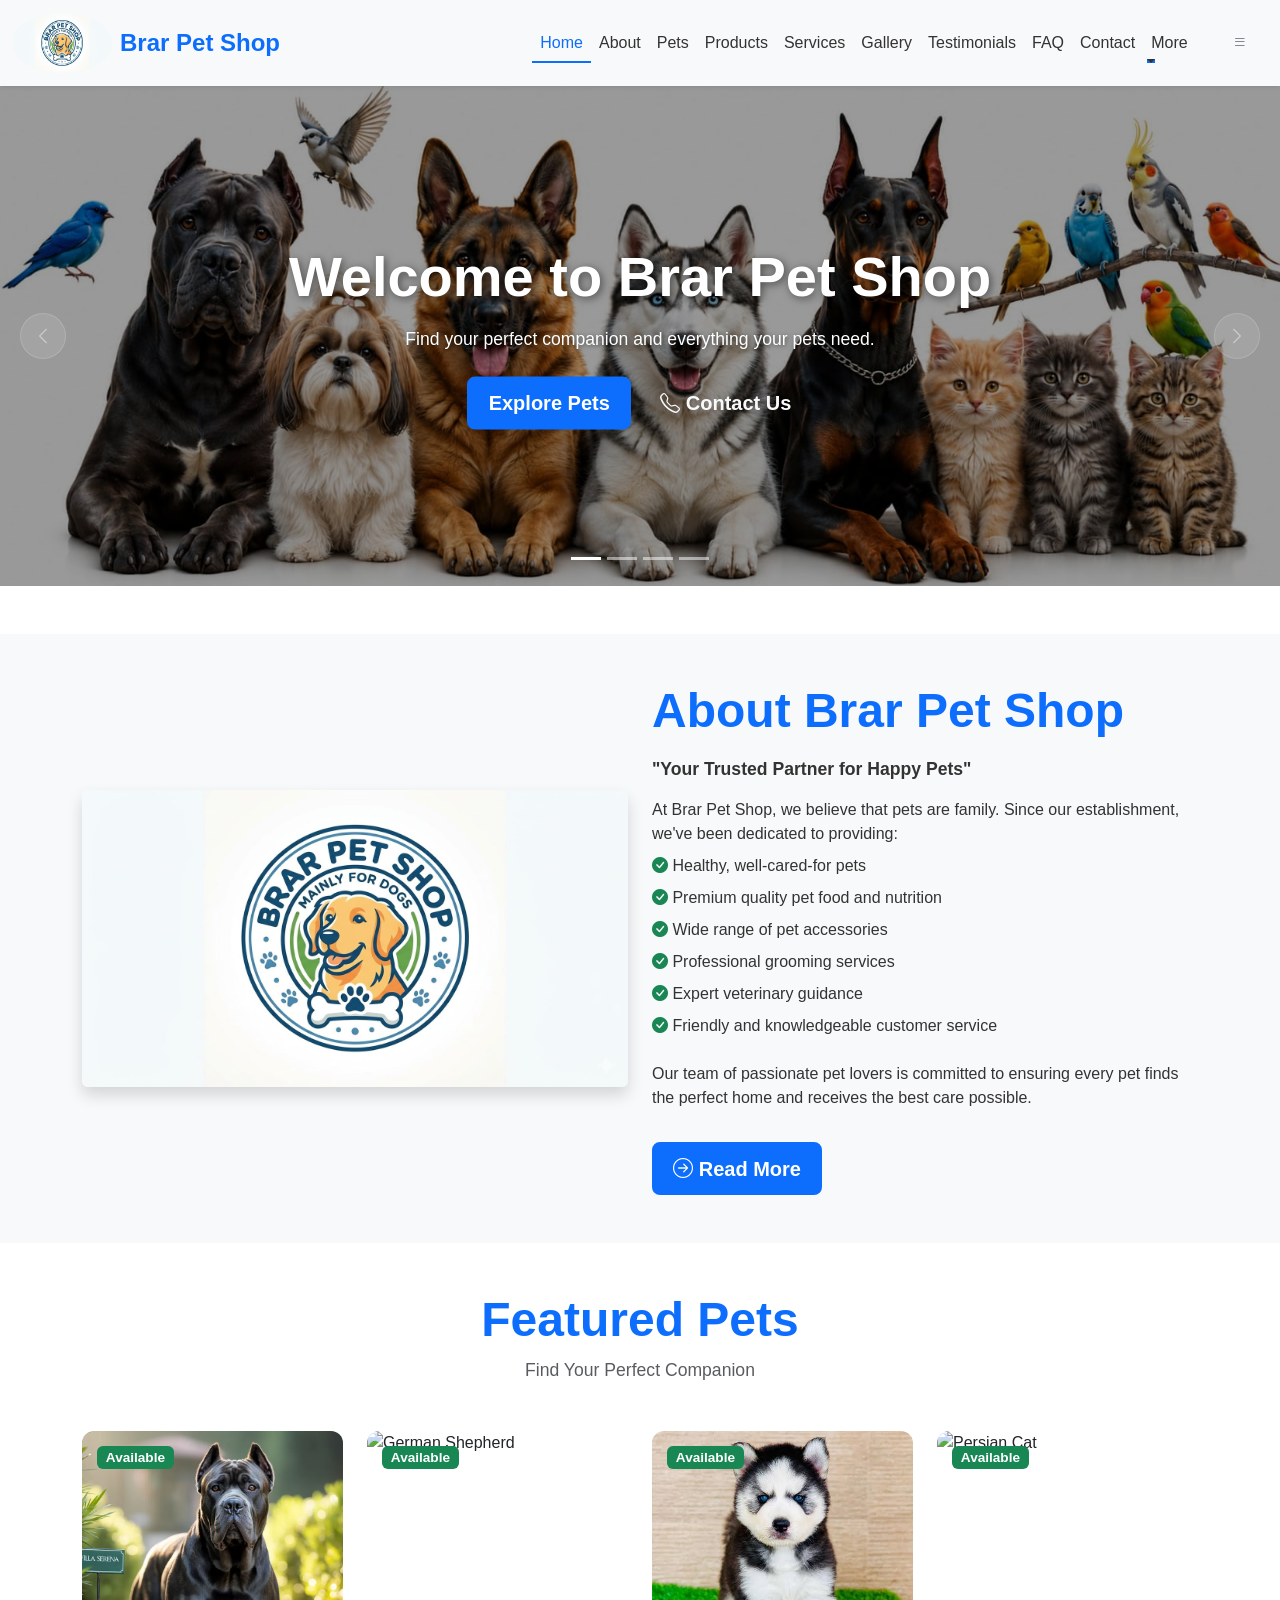
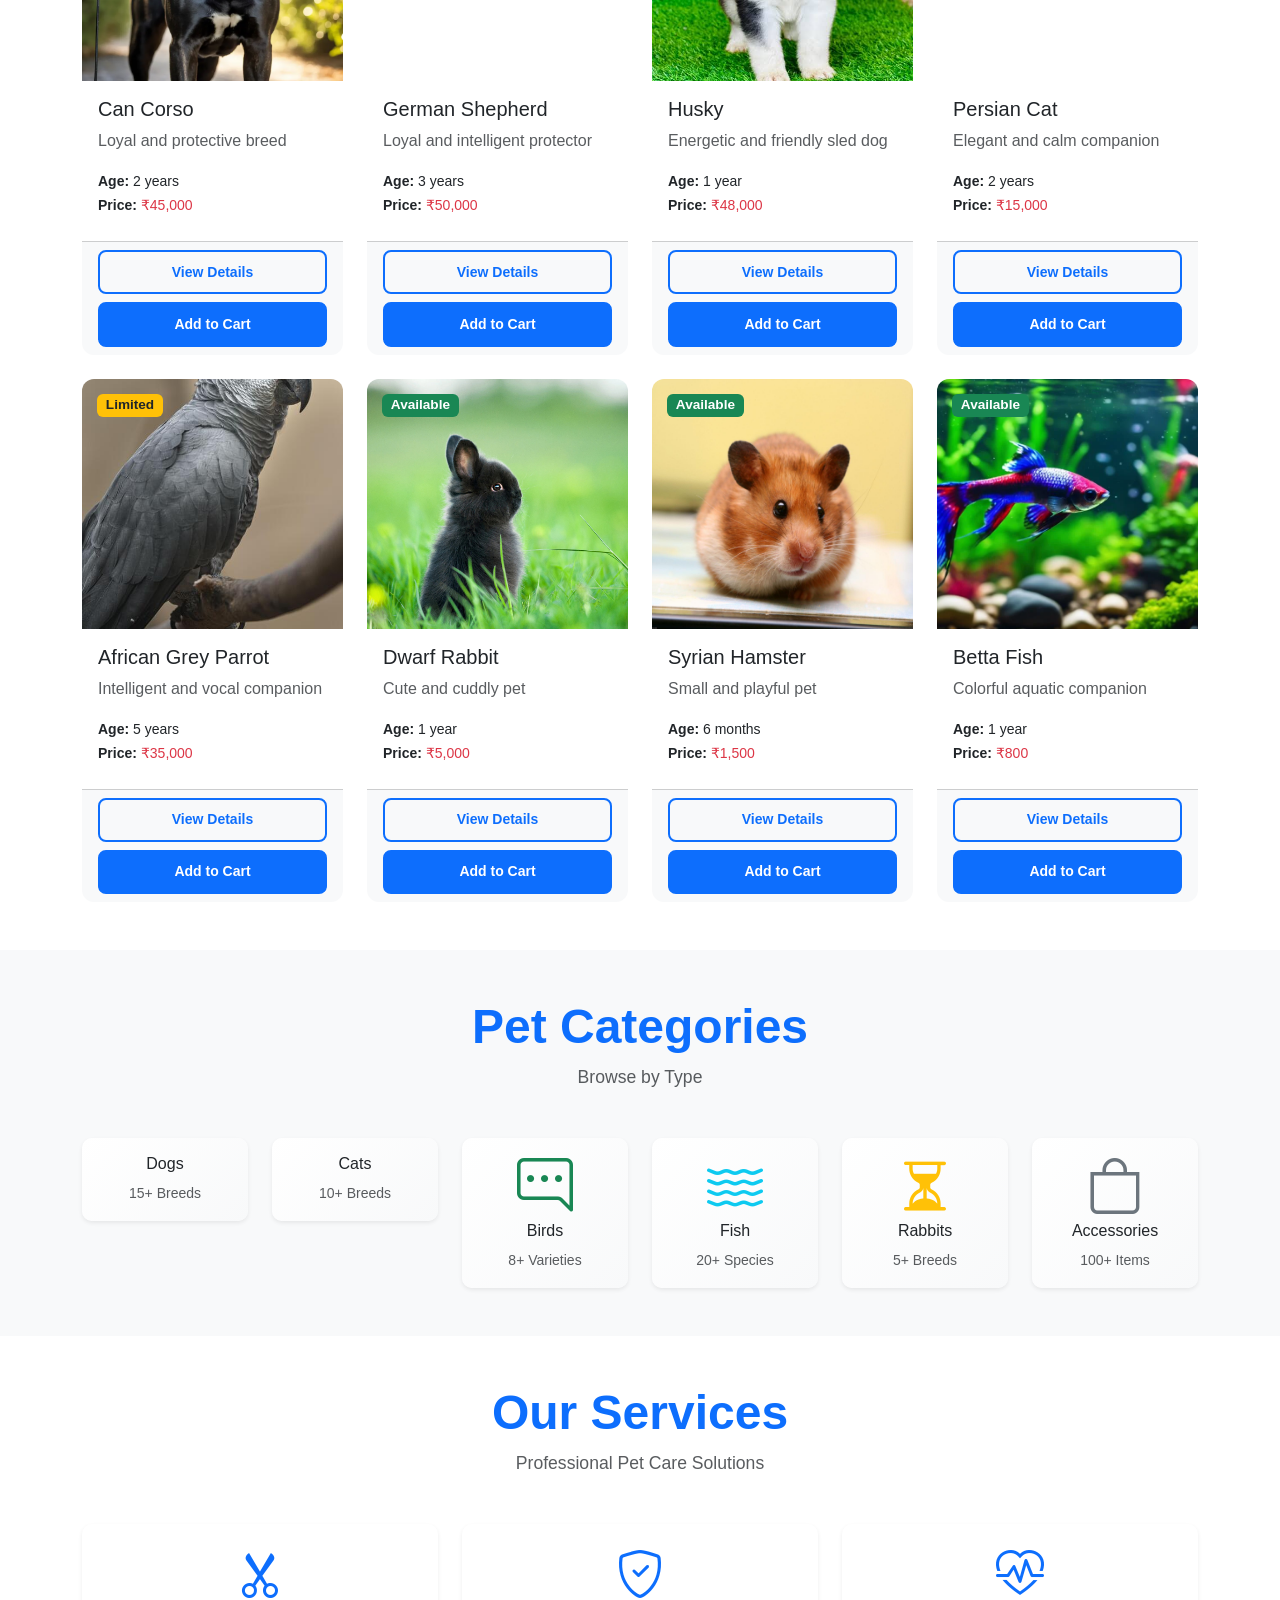
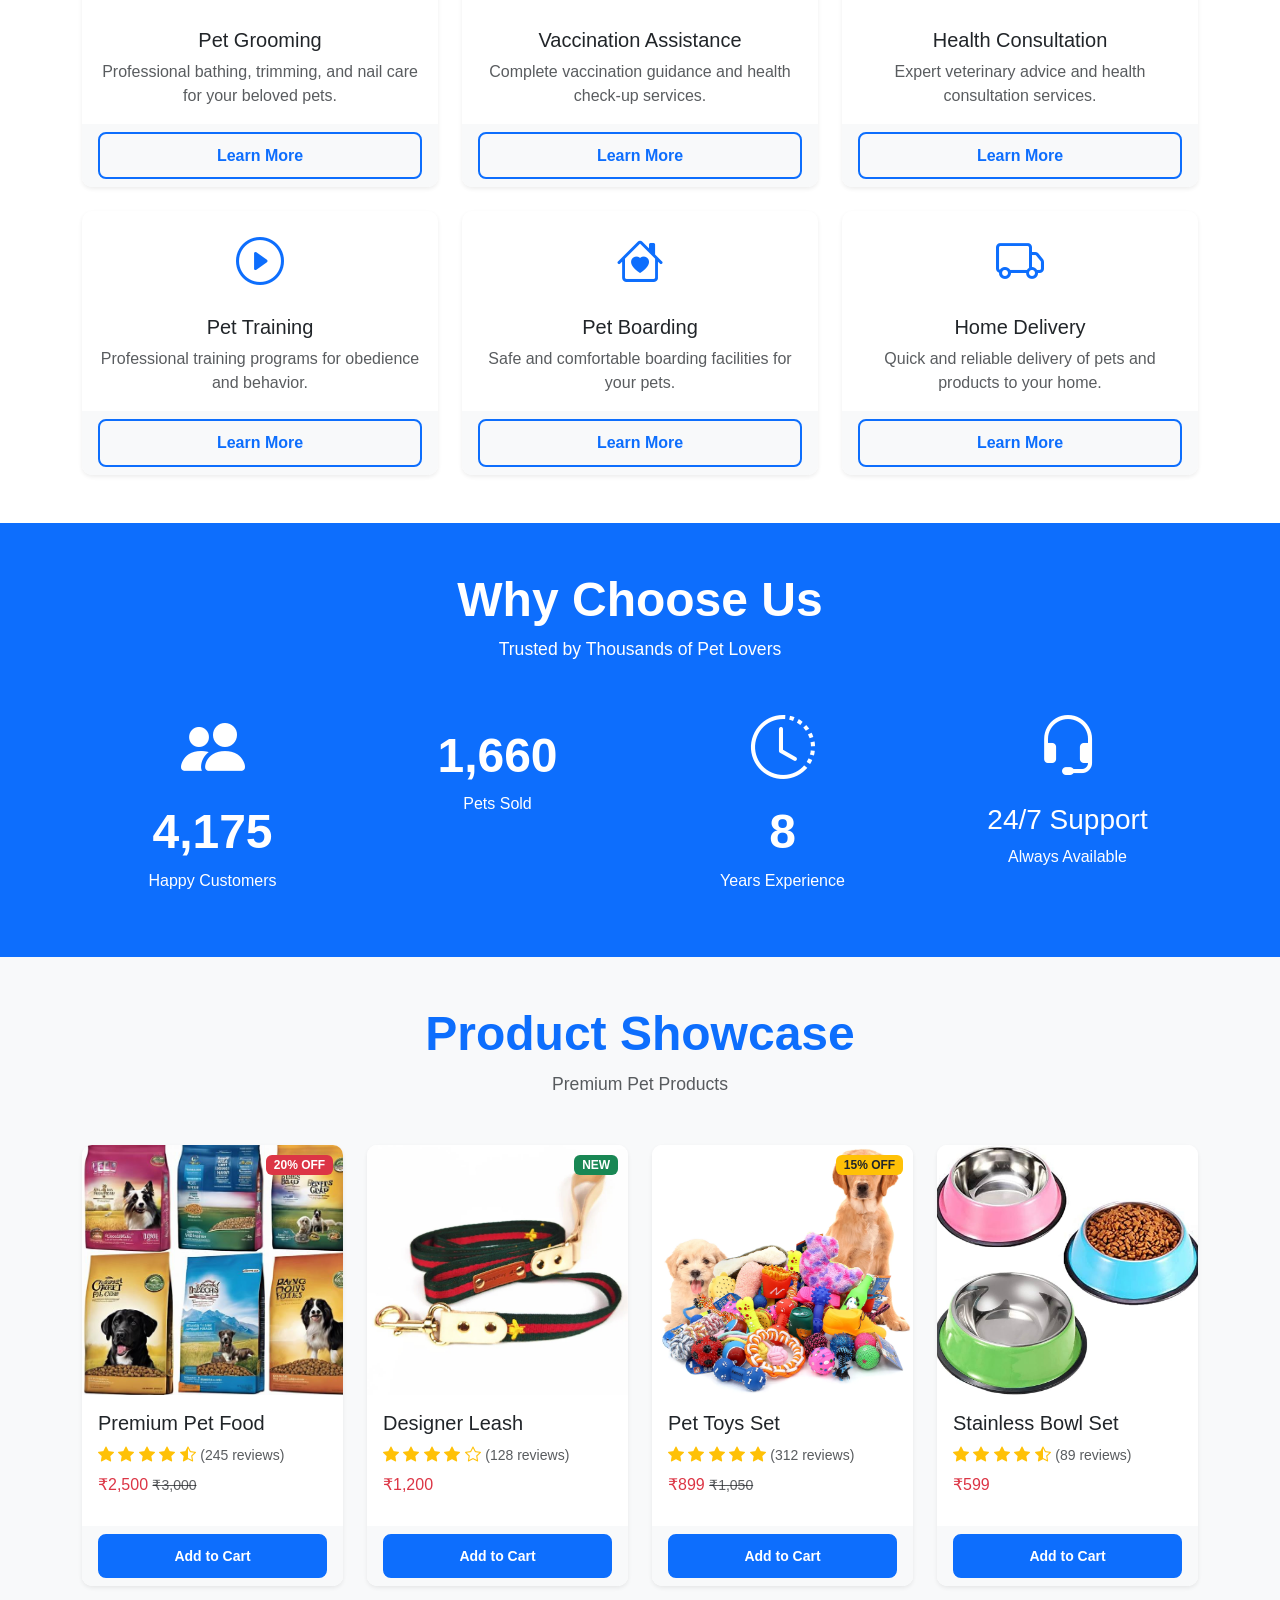
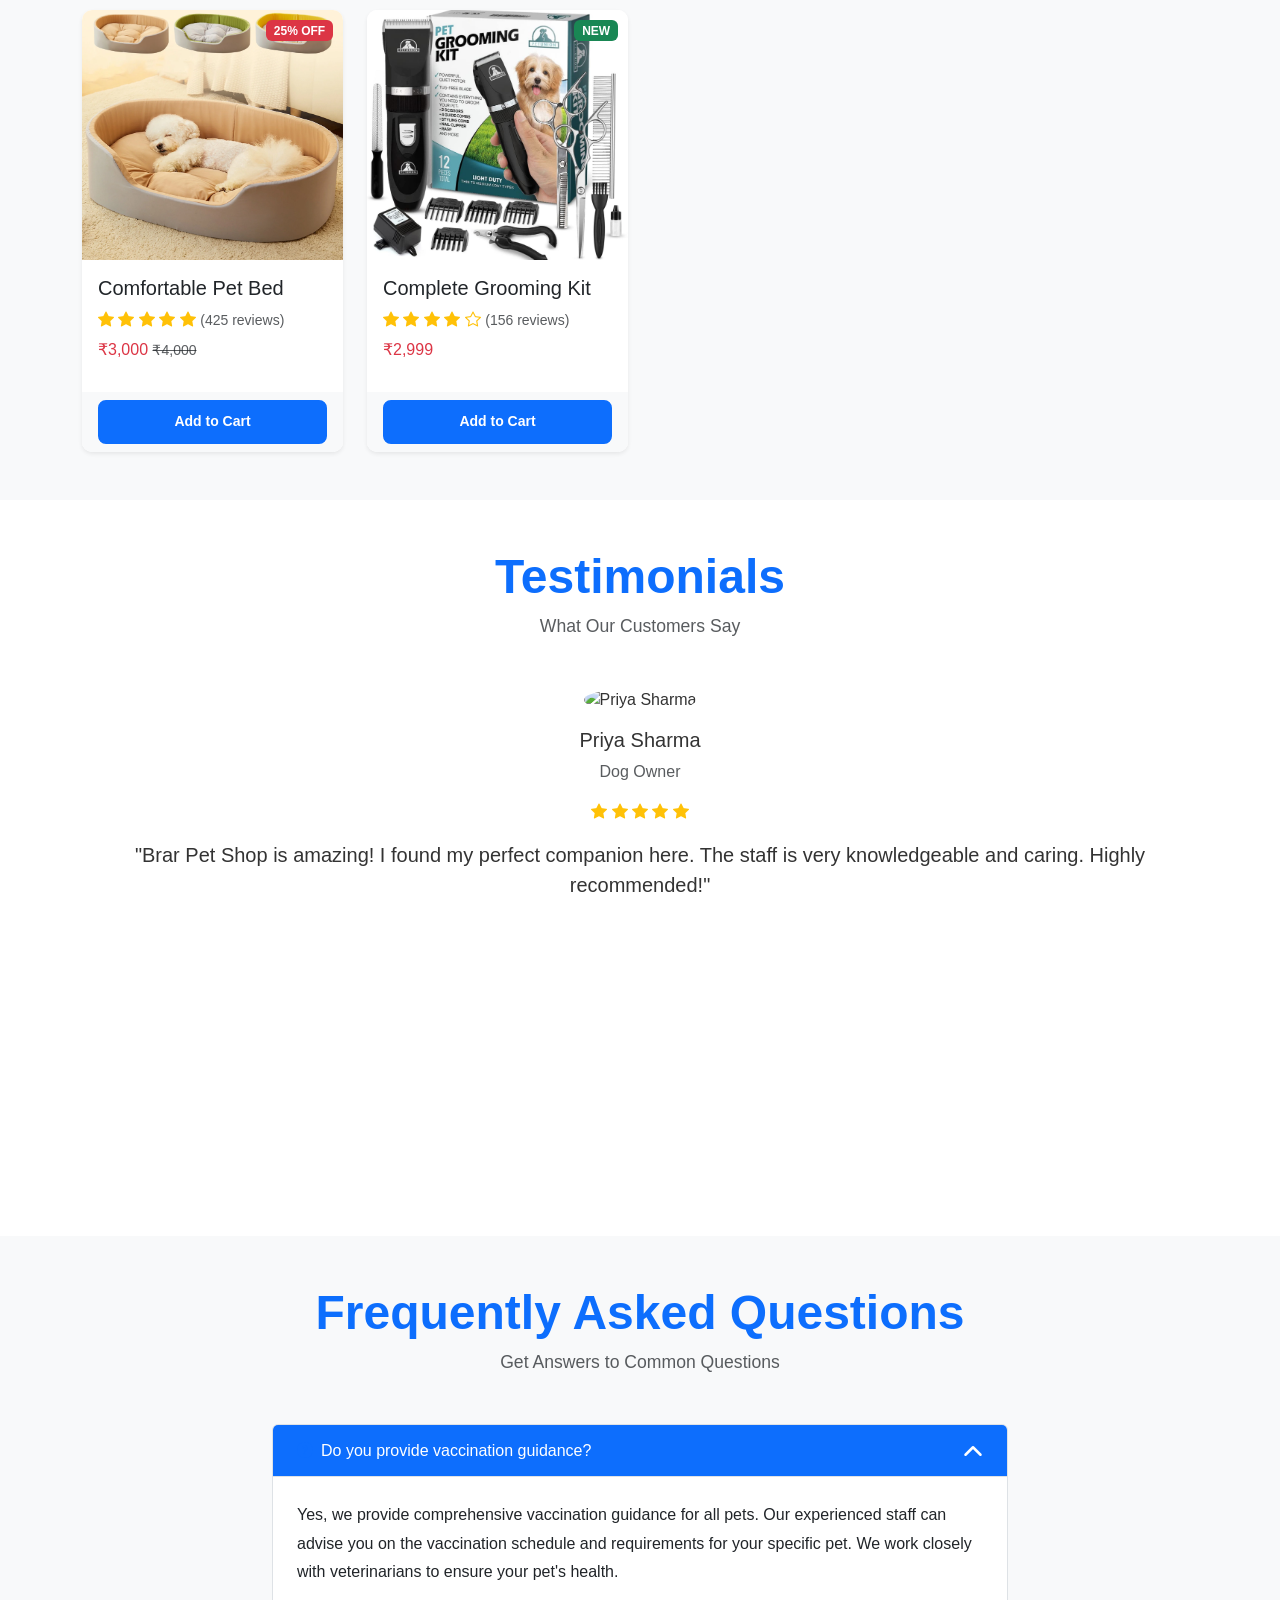
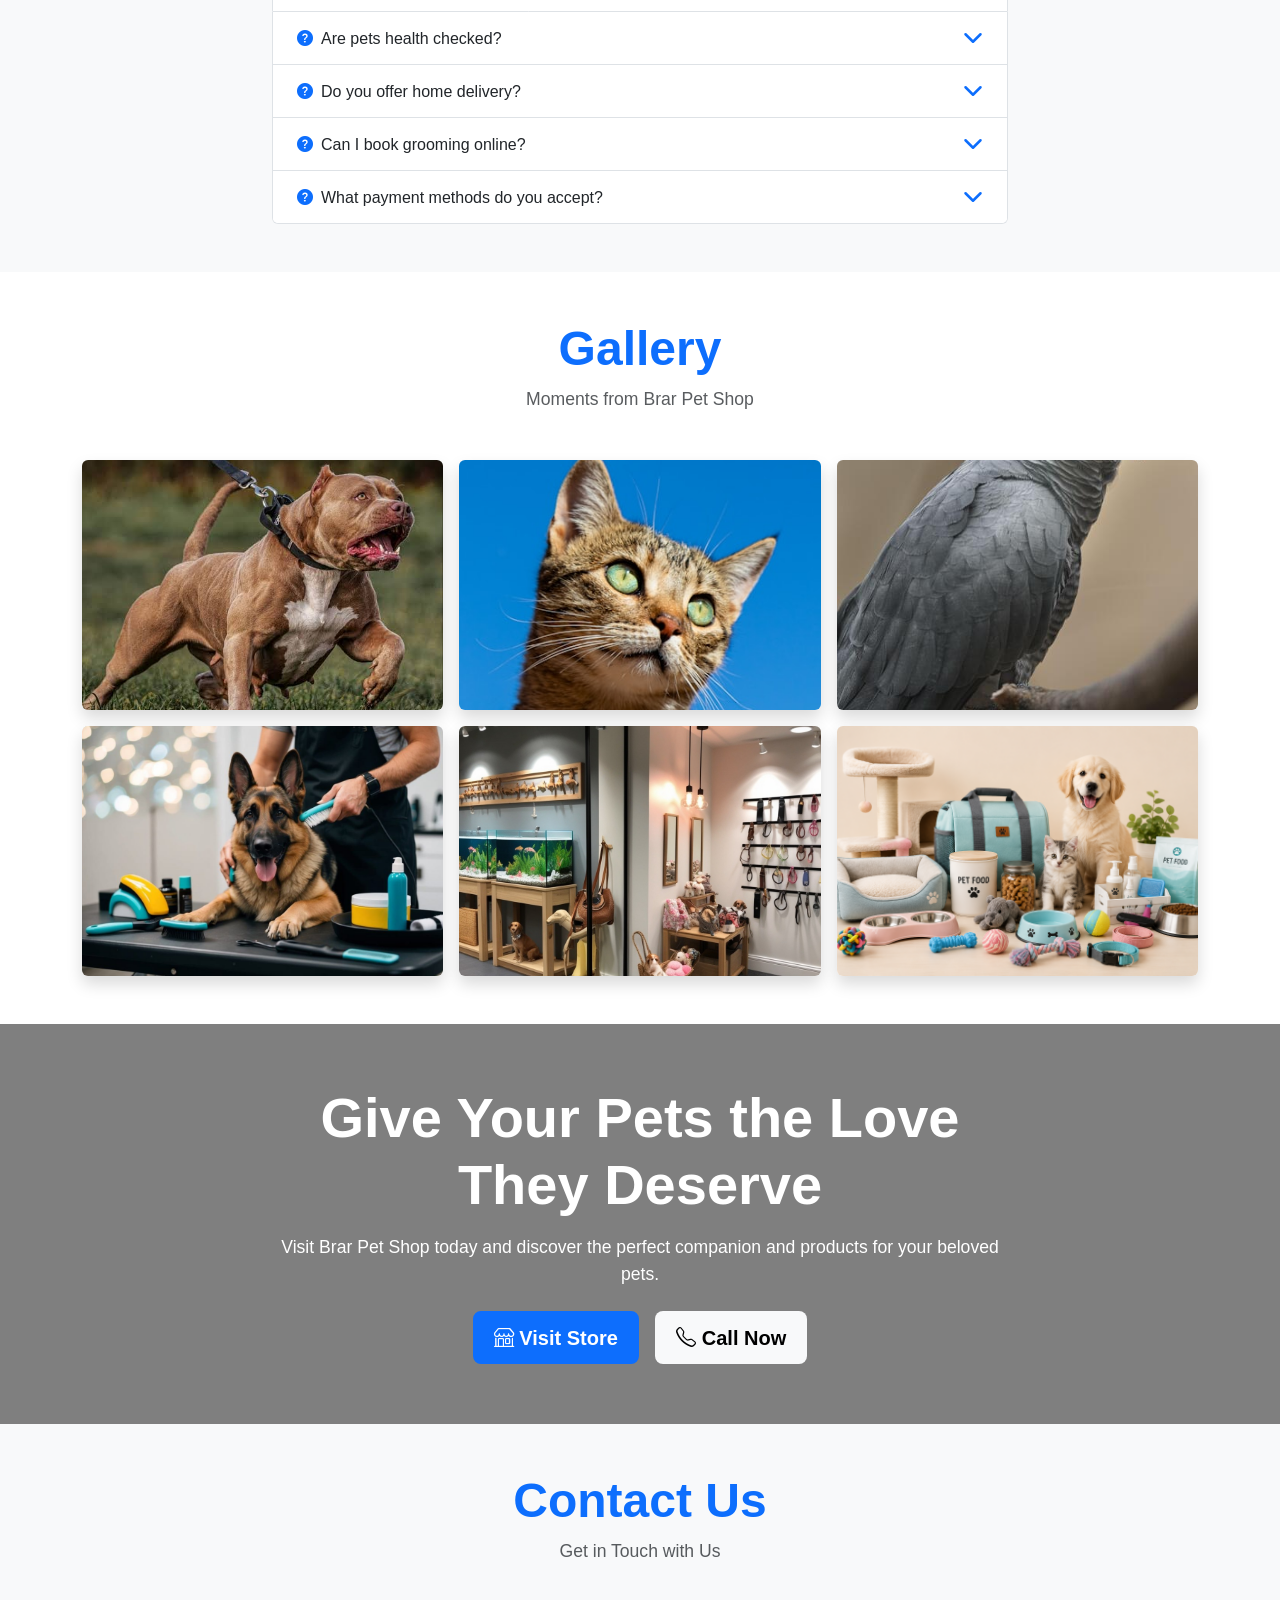
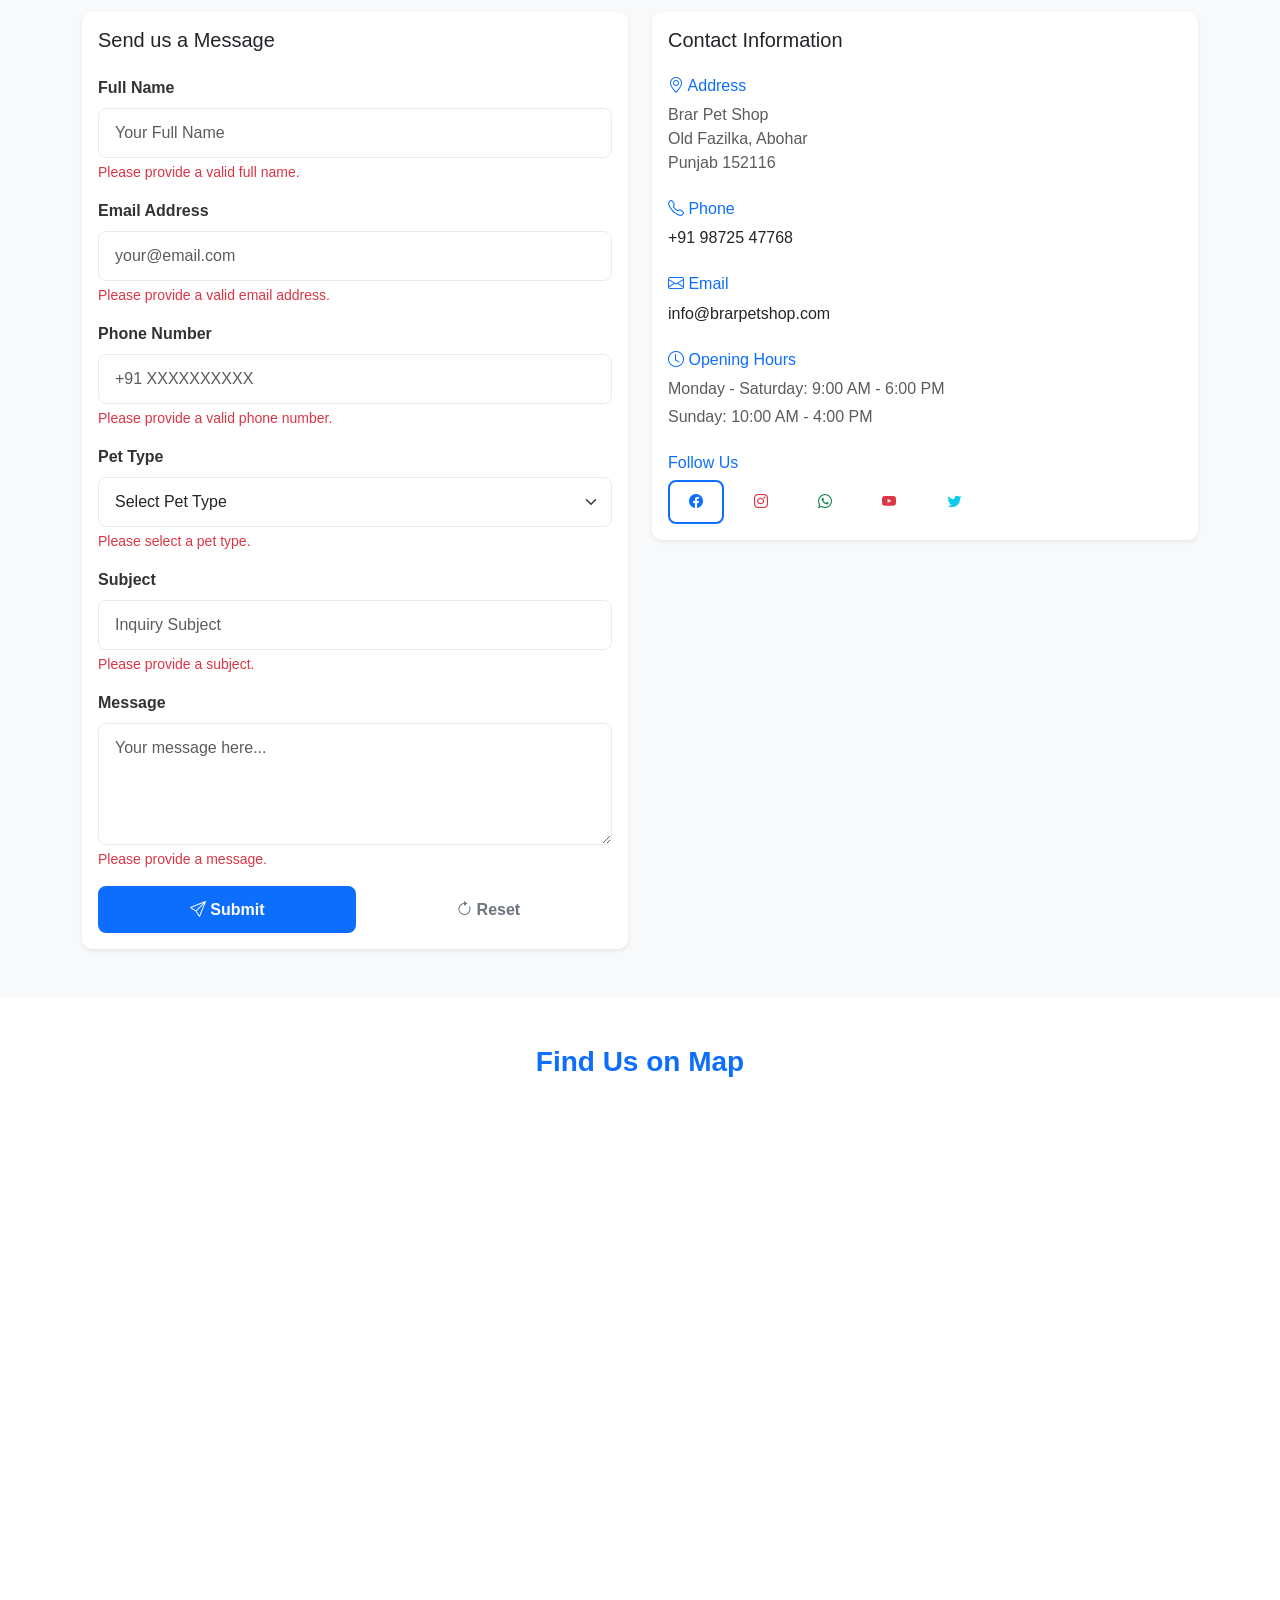
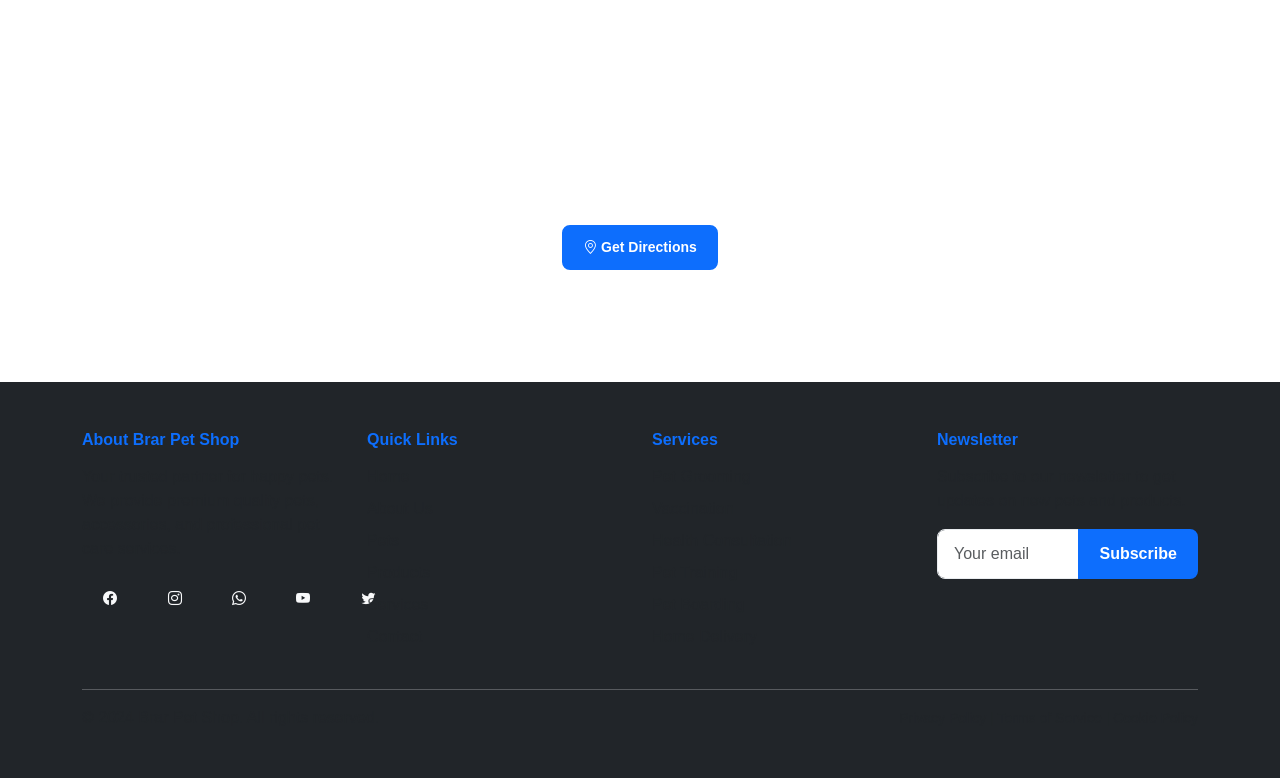
==== index.html @ 605dfa56 "initial website upload" ====
<!DOCTYPE html>
<html lang="en">
<head>
    <meta charset="UTF-8">
    <meta name="viewport" content="width=device-width, initial-scale=1.0">
    <meta name="description" content="Brar Pet Shop - Your Trusted Partner for Happy Pets. Premium pets, accessories, and professional pet care services.">
    <meta name="keywords" content="pet shop, dogs, cats, birds, fish, pet accessories, grooming, veterinary">
    <meta name="author" content="Brar Pet Shop">
    
    <title>Brar Pet Shop - Your Trusted Partner for Happy Pets</title>
    
    <!-- Bootstrap 5.3 CSS -->
    <link href="https://cdn.jsdelivr.net/npm/bootstrap@5.3.0/dist/css/bootstrap.min.css" rel="stylesheet">
    
    <!-- Bootstrap Icons -->
    <link rel="stylesheet" href="https://cdn.jsdelivr.net/npm/bootstrap-icons@1.11.0/font/bootstrap-icons.css">
    
    <!-- AOS (Animate On Scroll) CSS -->
    <link href="https://unpkg.com/aos@2.3.1/dist/aos.css" rel="stylesheet">
    
    <!-- Custom CSS -->
    <link rel="stylesheet" href="style.css">
</head>
<body>
    <!-- Loading Spinner -->
    <div id="loadingSpinner" class="loading-spinner">
        <div class="spinner-border text-primary" role="status">
            <span class="visually-hidden">Loading...</span>
        </div>
    </div>

    <!-- Sticky Navbar -->
    <nav class="navbar navbar-expand-lg navbar-light bg-light sticky-top shadow-sm" id="mainNavbar" data-bs-spy="scroll" data-bs-target="#mainNavbar">
        <div class="container-fluid">
            <a class="navbar-brand d-flex align-items-center fw-bold" href="#home">
                <img src="IMAGES/BRAR%20PET%20SHOP%20LOGO.jpeg" alt="Brar Pet Shop Logo" width="100" height="60" class="me-2 rounded-circle">
                <span>Brar Pet Shop</span>
            </a>
            <!-- Hamburger Menu -->
            <button class="navbar-toggler" type="button" data-bs-toggle="collapse" data-bs-target="#navbarContent" aria-controls="navbarContent" aria-expanded="false" aria-label="Toggle navigation">
                <span class="navbar-toggler-icon"></span>
            </button>
            
            <!-- Navbar Content -->
            <div class="collapse navbar-collapse" id="navbarContent">
                <!-- Main Navigation Links -->
                <ul class="navbar-nav ms-auto mb-2 mb-lg-0 me-3">
                    <li class="nav-item">
                        <a class="nav-link active" aria-current="page" href="#home">Home</a>
                    </li>
                    <li class="nav-item">
                        <a class="nav-link" href="#about">About</a>
                    </li>
                    <li class="nav-item">
                        <a class="nav-link" href="#pets">Pets</a>
                    </li>
                    <li class="nav-item">
                        <a class="nav-link" href="#products">Products</a>
                    </li>
                    <li class="nav-item">
                        <a class="nav-link" href="#services">Services</a>
                    </li>
                    <li class="nav-item">
                        <a class="nav-link" href="#gallery">Gallery</a>
                    </li>
                    <li class="nav-item">
                        <a class="nav-link" href="#testimonials">Testimonials</a>
                    </li>
                    <li class="nav-item">
                        <a class="nav-link" href="#faq">FAQ</a>
                    </li>
                    <li class="nav-item">
                        <a class="nav-link" href="#contact">Contact</a>
                    </li>
                    <!-- More Dropdown -->
                    <li class="nav-item dropdown">
                        <a class="nav-link dropdown-toggle" href="#" id="moreDropdown" role="button" data-bs-toggle="dropdown" aria-expanded="false">
                            More
                        </a>
                        <ul class="dropdown-menu" aria-labelledby="moreDropdown">
                            <li><a class="dropdown-item" href="#"><i class="bi bi-heart"></i> Pet Care Tips</a></li>
                            <li><a class="dropdown-item" href="#"><i class="bi bi-shield-check"></i> Vaccination Guide</a></li>
                            <li><hr class="dropdown-divider"></li>
                            <li><a class="dropdown-item" href="#"><i class="bi bi-hand-thumbs-up"></i> Pet Adoption</a></li>
                            <li><a class="dropdown-item" href="#"><i class="bi bi-bag"></i> Pet Accessories</a></li>
                            <li><a class="dropdown-item" href="#"><i class="bi bi-pencil-square"></i> Blog</a></li>
                        </ul>
                    </li>
                </ul>
                
                <!-- Offcanvas Menu Toggle -->
                <button class="btn btn-outline-secondary btn-sm" type="button" data-bs-toggle="offcanvas" data-bs-target="#sideMenu" aria-controls="sideMenu" title="Menu">
                      <!-- Gear Icon (Mobile) -->
                     <i class="bi bi-gear-fill d-lg-none"></i>

                    <!-- Hamburger Icon (Large Screens) -->
                    <i class="bi bi-list d-none d-lg-inline"></i>
                </button>
            </div>
        </div>
    </nav>

    <!-- Left Side Offcanvas Menu -->
    <div class="offcanvas offcanvas-start" tabindex="-1" id="sideMenu" aria-labelledby="sideMenuLabel">
        <div class="offcanvas-header bg-primary text-white">
            <h5 class="offcanvas-title" id="sideMenuLabel">Menu</h5>
            <button type="button" class="btn-close btn-close-white" data-bs-dismiss="offcanvas" aria-label="Close"></button>
        </div>
        <div class="offcanvas-body p-0">
            <!-- User Profile Area -->
            <div class="p-3 border-bottom">
                <div class="text-center">
                    <img src="IMAGES/BRAR%20PET%20SHOP%20LOGO.jpeg" alt="User Profile" class="rounded-circle mb-2" width="100" height="60">
                    <h6 class="mb-1">Welcome Guest</h6>
                    <small class="text-muted">Not logged in</small>
                </div>
            </div>

            <!-- Quick Actions -->
            <div class="p-3 border-bottom">
                <h6 class="text-primary fw-bold mb-3">Quick Actions</h6>
                <form class="d-flex mb-3" role="search">
                    <input class="form-control form-control-sm me-2" type="search" id="searchInput" placeholder="Search pets" aria-label="Search">
                    <button class="btn btn-primary btn-sm" type="button" id="searchBtn" title="Search">
                        <i class="bi bi-search"></i>
                    </button>
                </form>
                <div class="d-grid gap-2">
                    <button class="btn btn-outline-secondary btn-sm" id="darkModeToggle" type="button" title="Toggle dark mode">
                        <i class="bi bi-moon-fill"></i> Dark / Light Mode
                    </button>
                    <a href="#" class="btn btn-outline-primary btn-sm" title="Login">
                        <i class="bi bi-person"></i> Login
                    </a>
                    <a href="#" class="btn btn-primary btn-sm" title="Register">
                        <i class="bi bi-user-plus"></i> Register
                    </a>
                    <button class="btn btn-warning btn-sm position-relative" type="button" id="cartBtn" title="Shopping cart">
                        <i class="bi bi-cart-fill"></i>
                        <span class="position-absolute top-0 start-100 translate-middle badge rounded-pill bg-danger" id="cartBadge">
                            0
                            <span class="visually-hidden">items in cart</span>
                        </span>
                    </button>
                </div>
            </div>
            
            <!-- Navigation Links -->
            <ul class="list-unstyled p-3 border-bottom">
                <li class="mb-2"><a href="#home" class="text-decoration-none text-dark" data-bs-dismiss="offcanvas"><i class="bi bi-house"></i> Home</a></li>
                <li class="mb-2"><a href="#about" class="text-decoration-none text-dark" data-bs-dismiss="offcanvas"><i class="bi bi-info-circle"></i> About Us</a></li>
                <li class="mb-2"><a href="#pets" class="text-decoration-none text-dark" data-bs-dismiss="offcanvas"><i class="bi bi-paw"></i> Pets</a></li>
                <li class="mb-2"><a href="#products" class="text-decoration-none text-dark" data-bs-dismiss="offcanvas"><i class="bi bi-bag"></i> Products</a></li>
                <li class="mb-2"><a href="#services" class="text-decoration-none text-dark" data-bs-dismiss="offcanvas"><i class="bi bi-gear"></i> Services</a></li>
                <li class="mb-2"><a href="#gallery" class="text-decoration-none text-dark" data-bs-dismiss="offcanvas"><i class="bi bi-image"></i> Gallery</a></li>
                <li class="mb-2"><a href="#testimonials" class="text-decoration-none text-dark" data-bs-dismiss="offcanvas"><i class="bi bi-chat-left-quote"></i> Testimonials</a></li>
                <li class="mb-2"><a href="#faq" class="text-decoration-none text-dark" data-bs-dismiss="offcanvas"><i class="bi bi-question-circle"></i> FAQ</a></li>
                <li class="mb-2"><a href="#contact" class="text-decoration-none text-dark" data-bs-dismiss="offcanvas"><i class="bi bi-telephone"></i> Contact</a></li>
            </ul>
            
            <!-- Categories -->
            <div class="p-3 border-bottom">
                <h6 class="text-primary fw-bold mb-3">Categories</h6>
                <ul class="list-unstyled">
                    <li class="mb-2"><a href="#" class="text-decoration-none text-dark"><i class="bi bi-dog"></i> Dogs</a></li>
                    <li class="mb-2"><a href="#" class="text-decoration-none text-dark"><i class="bi bi-cat"></i> Cats</a></li>
                    <li class="mb-2"><a href="#" class="text-decoration-none text-dark"><i class="bi bi-chat-right-dots"></i> Birds</a></li>
                    <li class="mb-2"><a href="#" class="text-decoration-none text-dark"><i class="bi bi-water"></i> Fish</a></li>
                    <li class="mb-2"><a href="#" class="text-decoration-none text-dark"><i class="bi bi-hourglass-split"></i> Rabbits</a></li>
                    <li class="mb-2"><a href="#" class="text-decoration-none text-dark"><i class="bi bi-circle-fill"></i> Hamsters</a></li>
                    <li class="mb-2"><a href="#" class="text-decoration-none text-dark"><i class="bi bi-cup-hot"></i> Pet Food</a></li>
                    <li class="mb-2"><a href="#" class="text-decoration-none text-dark"><i class="bi bi-backpack"></i> Accessories</a></li>
                </ul>
            </div>
            
            <!-- Contact Information -->
            <div class="p-3 border-bottom">
                <h6 class="text-primary fw-bold mb-3">Contact Info</h6>
                <div class="mb-2">
                    <small class="text-muted">Phone</small><br>
                    <a href="tel:+919872547768" class="text-decoration-none text-dark"><i class="bi bi-telephone"></i> +91 98725 47768</a>
                </div>
                <div class="mb-2">
                    <small class="text-muted">Email</small><br>
                    <a href="mailto:info@brarpetshop.com" class="text-decoration-none text-dark"><i class="bi bi-envelope"></i> info@brarpetshop.com</a>
                </div>
                <div class="mb-2">
                    <small class="text-muted">Hours</small><br>
                    <small>Mon-Sat: 9 AM - 6 PM<br>Sun: 10 AM - 4 PM</small>
                </div>
            </div>
            
            <!-- Social Media Icons -->
            <div class="p-3 text-center">
                <h6 class="text-primary fw-bold mb-3">Follow Us</h6>
                <a href="https://facebook.com" class="btn btn-outline-primary btn-sm mx-1" title="Facebook" data-bs-toggle="tooltip">
                    <i class="bi bi-facebook"></i>
                </a>
                <a href="https://instagram.com" class="btn btn-outline-danger btn-sm mx-1" title="Instagram" data-bs-toggle="tooltip">
                    <i class="bi bi-instagram"></i>
                </a>
                <a href="https://wa.me/919876543210" class="btn btn-outline-success btn-sm mx-1" title="WhatsApp" data-bs-toggle="tooltip">
                    <i class="bi bi-whatsapp"></i>
                </a>
                <a href="https://youtube.com" class="btn btn-outline-danger btn-sm mx-1" title="YouTube" data-bs-toggle="tooltip">
                    <i class="bi bi-youtube"></i>
                </a>
                <a href="https://twitter.com" class="btn btn-outline-info btn-sm mx-1" title="X (Twitter)" data-bs-toggle="tooltip">
                    <i class="bi bi-twitter"></i>
                </a>
            </div>
        </div>
    </div>

    <!-- Hero Carousel Section -->
    <section id="home" class="hero-carousel">
        <div id="heroCarousel" class="carousel slide" data-bs-ride="carousel" data-bs-interval="5000">
            <!-- Carousel Indicators -->
            <div class="carousel-indicators">
                <button type="button" data-bs-target="#heroCarousel" data-bs-slide-to="0" class="active" aria-current="true" aria-label="Slide 1"></button>
                <button type="button" data-bs-target="#heroCarousel" data-bs-slide-to="1" aria-label="Slide 2"></button>
                <button type="button" data-bs-target="#heroCarousel" data-bs-slide-to="2" aria-label="Slide 3"></button>
                <button type="button" data-bs-target="#heroCarousel" data-bs-slide-to="3" aria-label="Slide 4"></button>
            </div>

            <!-- Carousel Inner -->
            <div class="carousel-inner">
                <!-- Slide 1 -->
                <div class="carousel-item active" style="background-image: url('IMAGES\\BG_WHITE-PETS.jpeg'); background-size: cover; background-position: center; height: 500px;">
                    <div class="carousel-overlay"></div>
                    <div class="carousel-content">
                        <h1 class="display-4 fw-bold mb-3">Welcome to Brar Pet Shop</h1>
                        <p class="lead mb-4">Find your perfect companion and everything your pets need.</p>
                        <div class="gap-2 d-flex justify-content-center flex-wrap">
                            <a href="#pets" class="btn btn-primary btn-lg"><i class="bi bi-paw"></i> Explore Pets</a>
                            <a href="#contact" class="btn btn-outline-light btn-lg"><i class="bi bi-telephone"></i> Contact Us</a>
                        </div>
                    </div>
                </div>

                <!-- Slide 2 -->
                <div class="carousel-item" style="background-image: url('IMAGES\\OUR_PETS.jpeg'); background-size: cover; background-position: center; height: 500px;">
                    <div class="carousel-overlay"></div>
                    <div class="carousel-content">
                        <h2 class="display-4 fw-bold mb-3">Healthy Pets, Happy Families</h2>
                        <p class="lead mb-4">Premium quality pets and food for your beloved companions.</p>
                        <div class="gap-2 d-flex justify-content-center flex-wrap">
                            <a href="#products" class="btn btn-primary btn-lg"><i class="bi bi-shop"></i> Shop Now</a>
                            <a href="#services" class="btn btn-outline-light btn-lg"><i class="bi bi-info-circle"></i> Learn More</a>
                        </div>
                    </div>
                </div>

                <!-- Slide 3 -->
                <div class="carousel-item" style="background-image: url('IMAGES\\ACESSORIES.png'); background-size: cover; background-position: center; height: 500px;">
                    <div class="carousel-overlay"></div>
                    <div class="carousel-content">
                        <h2 class="display-4 fw-bold mb-3">Premium Pet Accessories</h2>
                        <p class="lead mb-4">Everything your pet needs for comfort and happiness.</p>
                        <div class="gap-2 d-flex justify-content-center flex-wrap">
                            <a href="#products" class="btn btn-primary btn-lg"><i class="bi bi-collection"></i> View Collection</a>
                            <a href="#" class="btn btn-outline-light btn-lg"><i class="bi bi-bag-check"></i> Order Today</a>
                        </div>
                    </div>
                </div>

                <!-- Slide 4 -->
                <div class="carousel-item" style="background-image: url('IMAGES\\ALL_PETS.jpeg'); background-size: cover; background-position: center; height: 500px;">
                    <div class="carousel-overlay"></div>
                    <div class="carousel-content">
                        <h2 class="display-4 fw-bold mb-3">Professional Pet Care Services</h2>
                        <p class="lead mb-4">Expert grooming, training, and veterinary guidance.</p>
                        <div class="gap-2 d-flex justify-content-center flex-wrap">
                            <a href="#services" class="btn btn-primary btn-lg"><i class="bi bi-calendar-check"></i> Book Appointment</a>
                            <a href="#services" class="btn btn-outline-light btn-lg"><i class="bi bi-info-circle"></i> View Services</a>
                        </div>
                    </div>
                </div>
            </div>

            <!-- Carousel Controls -->
            <button class="carousel-control-prev" type="button" data-bs-target="#heroCarousel" data-bs-slide="prev">
                <span class="carousel-control-prev-icon" aria-hidden="true"></span>
                <span class="visually-hidden">Previous</span>
            </button>
            <button class="carousel-control-next" type="button" data-bs-target="#heroCarousel" data-bs-slide="next">
                <span class="carousel-control-next-icon" aria-hidden="true"></span>
                <span class="visually-hidden">Next</span>
            </button>
        </div>
    </section>

    <!-- About Us Section -->
    <section id="about" class="py-5 bg-light">
        <div class="container">
            <div class="row align-items-center g-4">
                <!-- Image -->
                <div class="col-lg-6" data-aos="fade-right">
                    <img src="IMAGES/BRAR%20PET%20SHOP%20LOGO.jpeg" alt="About Brar Pet Shop" class="img-fluid rounded shadow">
                </div>
                
                <!-- Content -->
                <div class="col-lg-6" data-aos="fade-left">
                    <h2 class="display-5 fw-bold mb-3 text-primary">About Brar Pet Shop</h2>
                    <p class="lead mb-3"><strong>"Your Trusted Partner for Happy Pets"</strong></p>
                    <p class="mb-2">At Brar Pet Shop, we believe that pets are family. Since our establishment, we've been dedicated to providing:</p>
                    
                    <ul class="list-unstyled mb-4">
                        <li class="mb-2"><i class="bi bi-check-circle-fill text-success"></i> Healthy, well-cared-for pets</li>
                        <li class="mb-2"><i class="bi bi-check-circle-fill text-success"></i> Premium quality pet food and nutrition</li>
                        <li class="mb-2"><i class="bi bi-check-circle-fill text-success"></i> Wide range of pet accessories</li>
                        <li class="mb-2"><i class="bi bi-check-circle-fill text-success"></i> Professional grooming services</li>
                        <li class="mb-2"><i class="bi bi-check-circle-fill text-success"></i> Expert veterinary guidance</li>
                        <li class="mb-2"><i class="bi bi-check-circle-fill text-success"></i> Friendly and knowledgeable customer service</li>
                    </ul>
                    
                    <p>Our team of passionate pet lovers is committed to ensuring every pet finds the perfect home and receives the best care possible.</p>
                    
                    <a href="#" class="btn btn-primary btn-lg mt-3">
                        <i class="bi bi-arrow-right-circle"></i> Read More
                    </a>
                </div>
            </div>
        </div>
    </section>

    <!-- Featured Pets Section -->
    <section id="pets" class="py-5">
        <div class="container">
            <!-- Section Header -->
            <div class="text-center mb-5" data-aos="fade-up">
                <h2 class="display-5 fw-bold text-primary mb-2">Featured Pets</h2>
                <p class="lead text-muted">Find Your Perfect Companion</p>
            </div>

            <!-- Pet Cards Grid -->
            <div class="row g-4">
                <!-- Can Corso -->
                <div class="col-lg-3 col-md-6" data-aos="fade-up" data-aos-delay="100">
                    <div class="card h-100 pet-card">
                        <img src="IMAGES\\CanCorso.webp" alt="Can Corso" class="card-img-top">
                        <div class="card-body">
                            <span class="badge bg-success mb-2">Available</span>
                            <h5 class="card-title">Can Corso</h5>
                            <p class="card-text text-muted">Loyal and protective breed</p>
                            <div class="mb-2">
                                <small><strong>Age:</strong> 2 years</small><br>
                                <small><strong>Price:</strong> <span class="text-danger">₹45,000</span></small>
                            </div>
                        </div>
                        <div class="card-footer bg-light d-grid gap-2">
                            <button class="btn btn-outline-primary btn-sm" title="View Details">View Details</button>
                            <button class="btn btn-primary btn-sm add-to-cart">Add to Cart</button>
                        </div>
                    </div>
                </div>

                <!-- German Shepherd -->
                <div class="col-lg-3 col-md-6" data-aos="fade-up" data-aos-delay="150">
                    <div class="card h-100 pet-card">
                        <img src="IMAGES\grmn.png" alt="German Shepherd" class="card-img-top">
                        <div class="card-body">
                            <span class="badge bg-success mb-2">Available</span>
                            <h5 class="card-title">German Shepherd</h5>
                            <p class="card-text text-muted">Loyal and intelligent protector</p>
                            <div class="mb-2">
                                <small><strong>Age:</strong> 3 years</small><br>
                                <small><strong>Price:</strong> <span class="text-danger">₹50,000</span></small>
                            </div>
                        </div>
                        <div class="card-footer bg-light d-grid gap-2">
                            <button class="btn btn-outline-primary btn-sm" title="View Details">View Details</button>
                            <button class="btn btn-primary btn-sm add-to-cart">Add to Cart</button>
                        </div>
                    </div>
                </div>

                <!-- Husky -->
                <div class="col-lg-3 col-md-6" data-aos="fade-up" data-aos-delay="200">
                    <div class="card h-100 pet-card">
                        <img src="IMAGES\\HUSKY PUUPY.jpeg" alt="Husky" class="card-img-top">
                        <div class="card-body">
                            <span class="badge bg-success mb-2">Available</span>
                            <h5 class="card-title">Husky</h5>
                            <p class="card-text text-muted">Energetic and friendly sled dog</p>
                            <div class="mb-2">
                                <small><strong>Age:</strong> 1 year</small><br>
                                <small><strong>Price:</strong> <span class="text-danger">₹48,000</span></small>
                            </div>
                        </div>
                        <div class="card-footer bg-light d-grid gap-2">
                            <button class="btn btn-outline-primary btn-sm" title="View Details">View Details</button>
                            <button class="btn btn-primary btn-sm add-to-cart">Add to Cart</button>
                        </div>
                    </div>
                </div>

                <!-- Persian Cat -->
                <div class="col-lg-3 col-md-6" data-aos="fade-up" data-aos-delay="250">
                    <div class="card h-100 pet-card">
                        <img src="https://images.unsplash.com/photo-1574158622682-e40e69881006?w=400&h=300&fit=crop" alt="Persian Cat" class="card-img-top">
                        <div class="card-body">
                            <span class="badge bg-success mb-2">Available</span>
                            <h5 class="card-title">Persian Cat</h5>
                            <p class="card-text text-muted">Elegant and calm companion</p>
                            <div class="mb-2">
                                <small><strong>Age:</strong> 2 years</small><br>
                                <small><strong>Price:</strong> <span class="text-danger">₹15,000</span></small>
                            </div>
                        </div>
                        <div class="card-footer bg-light d-grid gap-2">
                            <button class="btn btn-outline-primary btn-sm" title="View Details">View Details</button>
                            <button class="btn btn-primary btn-sm add-to-cart">Add to Cart</button>
                        </div>
                    </div>
                </div>

                <!-- Parrot -->
                <div class="col-lg-3 col-md-6" data-aos="fade-up" data-aos-delay="300">
                    <div class="card h-100 pet-card">
                        <img src="IMAGES\grey-parrot-on-branch-free-photo.jpg" alt="Parrot" class="card-img-top">
                        <div class="card-body">
                            <span class="badge bg-warning text-dark mb-2">Limited</span>
                            <h5 class="card-title">African Grey Parrot</h5>
                            <p class="card-text text-muted">Intelligent and vocal companion</p>
                            <div class="mb-2">
                                <small><strong>Age:</strong> 5 years</small><br>
                                <small><strong>Price:</strong> <span class="text-danger">₹35,000</span></small>
                            </div>
                        </div>
                        <div class="card-footer bg-light d-grid gap-2">
                            <button class="btn btn-outline-primary btn-sm" title="View Details">View Details</button>
                            <button class="btn btn-primary btn-sm add-to-cart">Add to Cart</button>
                        </div>
                    </div>
                </div>

                <!-- Rabbit -->
                <div class="col-lg-3 col-md-6" data-aos="fade-up" data-aos-delay="350">
                    <div class="card h-100 pet-card">
                        <img src="IMAGES\netherland-dwarf-971x1024.jpg" alt="Rabbit" class="card-img-top">
                        <div class="card-body">
                            <span class="badge bg-success mb-2">Available</span>
                            <h5 class="card-title">Dwarf Rabbit</h5>
                            <p class="card-text text-muted">Cute and cuddly pet</p>
                            <div class="mb-2">
                                <small><strong>Age:</strong> 1 year</small><br>
                                <small><strong>Price:</strong> <span class="text-danger">₹5,000</span></small>
                            </div>
                        </div>
                        <div class="card-footer bg-light d-grid gap-2">
                            <button class="btn btn-outline-primary btn-sm" title="View Details">View Details</button>
                            <button class="btn btn-primary btn-sm add-to-cart">Add to Cart</button>
                        </div>
                    </div>
                </div>

                <!-- Hamster -->
                <div class="col-lg-3 col-md-6" data-aos="fade-up" data-aos-delay="400">
                    <div class="card h-100 pet-card">
                        <img src="IMAGES\hamster.jpg" alt="Hamster" class="card-img-top">
                        <div class="card-body">
                            <span class="badge bg-success mb-2">Available</span>
                            <h5 class="card-title">Syrian Hamster</h5>
                            <p class="card-text text-muted">Small and playful pet</p>
                            <div class="mb-2">
                                <small><strong>Age:</strong> 6 months</small><br>
                                <small><strong>Price:</strong> <span class="text-danger">₹1,500</span></small>
                            </div>
                        </div>
                        <div class="card-footer bg-light d-grid gap-2">
                            <button class="btn btn-outline-primary btn-sm" title="View Details">View Details</button>
                            <button class="btn btn-primary btn-sm add-to-cart">Add to Cart</button>
                        </div>
                    </div>
                </div>

                <!-- Aquarium Fish -->
                <div class="col-lg-3 col-md-6" data-aos="fade-up" data-aos-delay="450">
                    <div class="card h-100 pet-card">
                        <img src="IMAGES\aquarium_fish.webp" alt="Aquarium Fish" class="card-img-top">
                        <div class="card-body">
                            <span class="badge bg-success mb-2">Available</span>
                            <h5 class="card-title">Betta Fish</h5>
                            <p class="card-text text-muted">Colorful aquatic companion</p>
                            <div class="mb-2">
                                <small><strong>Age:</strong> 1 year</small><br>
                                <small><strong>Price:</strong> <span class="text-danger">₹800</span></small>
                            </div>
                        </div>
                        <div class="card-footer bg-light d-grid gap-2">
                            <button class="btn btn-outline-primary btn-sm" title="View Details">View Details</button>
                            <button class="btn btn-primary btn-sm add-to-cart">Add to Cart</button>
                        </div>
                    </div>
                </div>
            </div>
        </div>
    </section>

    <!-- Pet Categories Section -->
    <section class="py-5 bg-light">
        <div class="container">
            <!-- Section Header -->
            <div class="text-center mb-5" data-aos="fade-up">
                <h2 class="display-5 fw-bold text-primary mb-2">Pet Categories</h2>
                <p class="lead text-muted">Browse by Type</p>
            </div>

            <!-- Category Cards -->
            <div class="row g-4">
                <!-- Dogs -->
                <div class="col-lg-2 col-md-4 col-sm-6" data-aos="flip-left">
                    <a href="#" class="category-card text-decoration-none">
                        <div class="card text-center h-100 border-0 shadow-sm">
                            <div class="card-body">
                                <i class="bi bi-dog display-4 text-primary mb-3"></i>
                                <h6 class="card-title">Dogs</h6>
                                <small class="text-muted">15+ Breeds</small>
                            </div>
                        </div>
                    </a>
                </div>

                <!-- Cats -->
                <div class="col-lg-2 col-md-4 col-sm-6" data-aos="flip-left" data-aos-delay="100">
                    <a href="#" class="category-card text-decoration-none">
                        <div class="card text-center h-100 border-0 shadow-sm">
                            <div class="card-body">
                                <i class="bi bi-cat display-4 text-danger mb-3"></i>
                                <h6 class="card-title">Cats</h6>
                                <small class="text-muted">10+ Breeds</small>
                            </div>
                        </div>
                    </a>
                </div>

                <!-- Birds -->
                <div class="col-lg-2 col-md-4 col-sm-6" data-aos="flip-left" data-aos-delay="200">
                    <a href="#" class="category-card text-decoration-none">
                        <div class="card text-center h-100 border-0 shadow-sm">
                            <div class="card-body">
                                <i class="bi bi-chat-right-dots display-4 text-success mb-3"></i>
                                <h6 class="card-title">Birds</h6>
                                <small class="text-muted">8+ Varieties</small>
                            </div>
                        </div>
                    </a>
                </div>

                <!-- Fish -->
                <div class="col-lg-2 col-md-4 col-sm-6" data-aos="flip-left" data-aos-delay="300">
                    <a href="#" class="category-card text-decoration-none">
                        <div class="card text-center h-100 border-0 shadow-sm">
                            <div class="card-body">
                                <i class="bi bi-water display-4 text-info mb-3"></i>
                                <h6 class="card-title">Fish</h6>
                                <small class="text-muted">20+ Species</small>
                            </div>
                        </div>
                    </a>
                </div>

                <!-- Rabbits -->
                <div class="col-lg-2 col-md-4 col-sm-6" data-aos="flip-left" data-aos-delay="400">
                    <a href="#" class="category-card text-decoration-none">
                        <div class="card text-center h-100 border-0 shadow-sm">
                            <div class="card-body">
                                <i class="bi bi-hourglass-split display-4 text-warning mb-3"></i>
                                <h6 class="card-title">Rabbits</h6>
                                <small class="text-muted">5+ Breeds</small>
                            </div>
                        </div>
                    </a>
                </div>

                <!-- Accessories -->
                <div class="col-lg-2 col-md-4 col-sm-6" data-aos="flip-left" data-aos-delay="500">
                    <a href="#" class="category-card text-decoration-none">
                        <div class="card text-center h-100 border-0 shadow-sm">
                            <div class="card-body">
                                <i class="bi bi-bag display-4 text-secondary mb-3"></i>
                                <h6 class="card-title">Accessories</h6>
                                <small class="text-muted">100+ Items</small>
                            </div>
                        </div>
                    </a>
                </div>
            </div>
        </div>
    </section>

    <!-- Services Section -->
    <section id="services" class="py-5">
        <div class="container">
            <!-- Section Header -->
            <div class="text-center mb-5" data-aos="fade-up">
                <h2 class="display-5 fw-bold text-primary mb-2">Our Services</h2>
                <p class="lead text-muted">Professional Pet Care Solutions</p>
            </div>

            <!-- Service Cards -->
            <div class="row g-4">
                <!-- Pet Grooming -->
                <div class="col-lg-4 col-md-6" data-aos="fade-up" data-aos-delay="100">
                    <div class="card h-100 service-card border-0 shadow-sm">
                        <div class="card-body text-center">
                            <div class="service-icon mb-3">
                                <i class="bi bi-scissors"></i>
                            </div>
                            <h5 class="card-title">Pet Grooming</h5>
                            <p class="card-text text-muted">Professional bathing, trimming, and nail care for your beloved pets.</p>
                        </div>
                        <div class="card-footer bg-light border-0">
                            <a href="#" class="btn btn-outline-primary w-100">Learn More</a>
                        </div>
                    </div>
                </div>

                <!-- Vaccination -->
                <div class="col-lg-4 col-md-6" data-aos="fade-up" data-aos-delay="150">
                    <div class="card h-100 service-card border-0 shadow-sm">
                        <div class="card-body text-center">
                            <div class="service-icon mb-3">
                                <i class="bi bi-shield-check"></i>
                            </div>
                            <h5 class="card-title">Vaccination Assistance</h5>
                            <p class="card-text text-muted">Complete vaccination guidance and health check-up services.</p>
                        </div>
                        <div class="card-footer bg-light border-0">
                            <a href="#" class="btn btn-outline-primary w-100">Learn More</a>
                        </div>
                    </div>
                </div>

                <!-- Health Consultation -->
                <div class="col-lg-4 col-md-6" data-aos="fade-up" data-aos-delay="200">
                    <div class="card h-100 service-card border-0 shadow-sm">
                        <div class="card-body text-center">
                            <div class="service-icon mb-3">
                                <i class="bi bi-heart-pulse"></i>
                            </div>
                            <h5 class="card-title">Health Consultation</h5>
                            <p class="card-text text-muted">Expert veterinary advice and health consultation services.</p>
                        </div>
                        <div class="card-footer bg-light border-0">
                            <a href="#" class="btn btn-outline-primary w-100">Learn More</a>
                        </div>
                    </div>
                </div>

                <!-- Pet Training -->
                <div class="col-lg-4 col-md-6" data-aos="fade-up" data-aos-delay="250">
                    <div class="card h-100 service-card border-0 shadow-sm">
                        <div class="card-body text-center">
                            <div class="service-icon mb-3">
                                <i class="bi bi-play-circle"></i>
                            </div>
                            <h5 class="card-title">Pet Training</h5>
                            <p class="card-text text-muted">Professional training programs for obedience and behavior.</p>
                        </div>
                        <div class="card-footer bg-light border-0">
                            <a href="#" class="btn btn-outline-primary w-100">Learn More</a>
                        </div>
                    </div>
                </div>

                <!-- Pet Boarding -->
                <div class="col-lg-4 col-md-6" data-aos="fade-up" data-aos-delay="300">
                    <div class="card h-100 service-card border-0 shadow-sm">
                        <div class="card-body text-center">
                            <div class="service-icon mb-3">
                                <i class="bi bi-house-heart"></i>
                            </div>
                            <h5 class="card-title">Pet Boarding</h5>
                            <p class="card-text text-muted">Safe and comfortable boarding facilities for your pets.</p>
                        </div>
                        <div class="card-footer bg-light border-0">
                            <a href="#" class="btn btn-outline-primary w-100">Learn More</a>
                        </div>
                    </div>
                </div>

                <!-- Home Delivery -->
                <div class="col-lg-4 col-md-6" data-aos="fade-up" data-aos-delay="350">
                    <div class="card h-100 service-card border-0 shadow-sm">
                        <div class="card-body text-center">
                            <div class="service-icon mb-3">
                                <i class="bi bi-truck"></i>
                            </div>
                            <h5 class="card-title">Home Delivery</h5>
                            <p class="card-text text-muted">Quick and reliable delivery of pets and products to your home.</p>
                        </div>
                        <div class="card-footer bg-light border-0">
                            <a href="#" class="btn btn-outline-primary w-100">Learn More</a>
                        </div>
                    </div>
                </div>
            </div>
        </div>
    </section>

    <!-- Why Choose Us Section -->
    <section class="py-5 bg-primary text-white">
        <div class="container">
            <!-- Section Header -->
            <div class="text-center mb-5" data-aos="fade-up">
                <h2 class="display-5 fw-bold mb-2">Why Choose Us</h2>
                <p class="lead">Trusted by Thousands of Pet Lovers</p>
            </div>

            <!-- Counter Cards -->
            <div class="row g-4 text-center">
                <!-- Happy Customers -->
                <div class="col-lg-3 col-md-6" data-aos="fade-up" data-aos-delay="100">
                    <div class="counter-card">
                        <div class="counter-icon mb-3">
                            <i class="bi bi-people-fill display-3"></i>
                        </div>
                        <h3 class="counter-number" data-target="5000">0</h3>
                        <p class="counter-label">Happy Customers</p>
                    </div>
                </div>

                <!-- Pets Sold -->
                <div class="col-lg-3 col-md-6" data-aos="fade-up" data-aos-delay="150">
                    <div class="counter-card">
                        <div class="counter-icon mb-3">
                            <i class="bi bi-paw-fill display-3"></i>
                        </div>
                        <h3 class="counter-number" data-target="2000">0</h3>
                        <p class="counter-label">Pets Sold</p>
                    </div>
                </div>

                <!-- Years Experience -->
                <div class="col-lg-3 col-md-6" data-aos="fade-up" data-aos-delay="200">
                    <div class="counter-card">
                        <div class="counter-icon mb-3">
                            <i class="bi bi-clock-history display-3"></i>
                        </div>
                        <h3 class="counter-number" data-target="10">0</h3>
                        <p class="counter-label">Years Experience</p>
                    </div>
                </div>

                <!-- Support 24/7 -->
                <div class="col-lg-3 col-md-6" data-aos="fade-up" data-aos-delay="250">
                    <div class="counter-card">
                        <div class="counter-icon mb-3">
                            <i class="bi bi-headset display-3"></i>
                        </div>
                        <h3 class="counter-label">24/7 Support</h3>
                        <p class="counter-label">Always Available</p>
                    </div>
                </div>
            </div>
        </div>
    </section>

    <!-- Product Showcase Section -->
    <section id="products" class="py-5 bg-light">
        <div class="container">
            <!-- Section Header -->
            <div class="text-center mb-5" data-aos="fade-up">
                <h2 class="display-5 fw-bold text-primary mb-2">Product Showcase</h2>
                <p class="lead text-muted">Premium Pet Products</p>
            </div>

            <!-- Product Cards -->
            <div class="row g-4">
                <!-- Product 1: Pet Food -->
                <div class="col-lg-3 col-md-6" data-aos="fade-up" data-aos-delay="100">
                    <div class="card h-100 product-card border-0 shadow-sm">
                        <div class="product-image">
                            <img src="IMAGES\top_rated_dry_dog_foods.jpg" alt="Premium Pet Food" class="card-img-top">
                            <span class="badge bg-danger position-absolute top-2 end-2">20% OFF</span>
                        </div>
                        <div class="card-body">
                            <h5 class="card-title">Premium Pet Food</h5>
                            <div class="mb-2">
                                <i class="bi bi-star-fill text-warning"></i>
                                <i class="bi bi-star-fill text-warning"></i>
                                <i class="bi bi-star-fill text-warning"></i>
                                <i class="bi bi-star-fill text-warning"></i>
                                <i class="bi bi-star-half text-warning"></i>
                                <small class="text-muted">(245 reviews)</small>
                            </div>
                            <h6 class="text-danger mb-3">₹2,500 <small class="text-muted text-decoration-line-through">₹3,000</small></h6>
                        </div>
                        <div class="card-footer bg-light border-0">
                            <button class="btn btn-primary w-100 btn-sm add-to-cart">Add to Cart</button>
                        </div>
                    </div>
                </div>

                <!-- Product 2: Leash -->
                <div class="col-lg-3 col-md-6" data-aos="fade-up" data-aos-delay="150">
                    <div class="card h-100 product-card border-0 shadow-sm">
                        <div class="product-image">
                            <img src="IMAGES\leash.webp" alt="Designer Leash" class="card-img-top">
                            <span class="badge bg-success position-absolute top-2 end-2">NEW</span>
                        </div>
                        <div class="card-body">
                            <h5 class="card-title">Designer Leash</h5>
                            <div class="mb-2">
                                <i class="bi bi-star-fill text-warning"></i>
                                <i class="bi bi-star-fill text-warning"></i>
                                <i class="bi bi-star-fill text-warning"></i>
                                <i class="bi bi-star-fill text-warning"></i>
                                <i class="bi bi-star text-warning"></i>
                                <small class="text-muted">(128 reviews)</small>
                            </div>
                            <h6 class="text-danger mb-3">₹1,200</h6>
                        </div>
                        <div class="card-footer bg-light border-0">
                            <button class="btn btn-primary w-100 btn-sm add-to-cart">Add to Cart</button>
                        </div>
                    </div>
                </div>

                <!-- Product 3: Toys -->
                <div class="col-lg-3 col-md-6" data-aos="fade-up" data-aos-delay="200">
                    <div class="card h-100 product-card border-0 shadow-sm">
                        <div class="product-image">
                            <img src="IMAGES\dog-toys.webp" alt="Pet Toys Set" class="card-img-top">
                            <span class="badge bg-warning text-dark position-absolute top-2 end-2">15% OFF</span>
                        </div>
                        <div class="card-body">
                            <h5 class="card-title">Pet Toys Set</h5>
                            <div class="mb-2">
                                <i class="bi bi-star-fill text-warning"></i>
                                <i class="bi bi-star-fill text-warning"></i>
                                <i class="bi bi-star-fill text-warning"></i>
                                <i class="bi bi-star-fill text-warning"></i>
                                <i class="bi bi-star-fill text-warning"></i>
                                <small class="text-muted">(312 reviews)</small>
                            </div>
                            <h6 class="text-danger mb-3">₹899 <small class="text-muted text-decoration-line-through">₹1,050</small></h6>
                        </div>
                        <div class="card-footer bg-light border-0">
                            <button class="btn btn-primary w-100 btn-sm add-to-cart">Add to Cart</button>
                        </div>
                    </div>
                </div>

                <!-- Product 4: Food Bowl -->
                <div class="col-lg-3 col-md-6" data-aos="fade-up" data-aos-delay="250">
                    <div class="card h-100 product-card border-0 shadow-sm">
                        <div class="product-image">
                            <img src="IMAGES\bowlll.jpg" alt="Stainless Bowl Set" class="card-img-top">
                        </div>
                        <div class="card-body">
                            <h5 class="card-title">Stainless Bowl Set</h5>
                            <div class="mb-2">
                                <i class="bi bi-star-fill text-warning"></i>
                                <i class="bi bi-star-fill text-warning"></i>
                                <i class="bi bi-star-fill text-warning"></i>
                                <i class="bi bi-star-fill text-warning"></i>
                                <i class="bi bi-star-half text-warning"></i>
                                <small class="text-muted">(89 reviews)</small>
                            </div>
                            <h6 class="text-danger mb-3">₹599</h6>
                        </div>
                        <div class="card-footer bg-light border-0">
                            <button class="btn btn-primary w-100 btn-sm add-to-cart">Add to Cart</button>
                        </div>
                    </div>
                </div>

                <!-- Product 5: Pet Bed -->
                <div class="col-lg-3 col-md-6" data-aos="fade-up" data-aos-delay="300">
                    <div class="card h-100 product-card border-0 shadow-sm">
                        <div class="product-image">
                            <img src="IMAGES\PetBed.webp" alt="Comfortable Pet Bed" class="card-img-top">
                            <span class="badge bg-danger position-absolute top-2 end-2">25% OFF</span>
                        </div>
                        <div class="card-body">
                            <h5 class="card-title">Comfortable Pet Bed</h5>
                            <div class="mb-2">
                                <i class="bi bi-star-fill text-warning"></i>
                                <i class="bi bi-star-fill text-warning"></i>
                                <i class="bi bi-star-fill text-warning"></i>
                                <i class="bi bi-star-fill text-warning"></i>
                                <i class="bi bi-star-fill text-warning"></i>
                                <small class="text-muted">(425 reviews)</small>
                            </div>
                            <h6 class="text-danger mb-3">₹3,000 <small class="text-muted text-decoration-line-through">₹4,000</small></h6>
                        </div>
                        <div class="card-footer bg-light border-0">
                            <button class="btn btn-primary w-100 btn-sm add-to-cart">Add to Cart</button>
                        </div>
                    </div>
                </div>

                <!-- Product 6: Grooming Kit -->
                <div class="col-lg-3 col-md-6" data-aos="fade-up" data-aos-delay="350">
                    <div class="card h-100 product-card border-0 shadow-sm">
                        <div class="product-image">
                            <img src="IMAGES\groomingKit.jpg" alt="Grooming Kit" class="card-img-top">
                            <span class="badge bg-success position-absolute top-2 end-2">NEW</span>
                        </div>
                        <div class="card-body">
                            <h5 class="card-title">Complete Grooming Kit</h5>
                            <div class="mb-2">
                                <i class="bi bi-star-fill text-warning"></i>
                                <i class="bi bi-star-fill text-warning"></i>
                                <i class="bi bi-star-fill text-warning"></i>
                                <i class="bi bi-star-fill text-warning"></i>
                                <i class="bi bi-star text-warning"></i>
                                <small class="text-muted">(156 reviews)</small>
                            </div>
                            <h6 class="text-danger mb-3">₹2,999</h6>
                        </div>
                        <div class="card-footer bg-light border-0">
                            <button class="btn btn-primary w-100 btn-sm add-to-cart">Add to Cart</button>
                        </div>
                    </div>
                </div>
            </div>
        </div>
    </section>

    <!-- Testimonials Section -->
    <section id="testimonials" class="py-5">
        <div class="container">
            <!-- Section Header -->
            <div class="text-center mb-5" data-aos="fade-up">
                <h2 class="display-5 fw-bold text-primary mb-2">Testimonials</h2>
                <p class="lead text-muted">What Our Customers Say</p>
            </div>

            <!-- Testimonials Carousel -->
            <div id="testimonialCarousel" class="carousel slide" data-bs-ride="carousel">
                <!-- Carousel Indicators -->
                <div class="carousel-indicators">
                    <button type="button" data-bs-target="#testimonialCarousel" data-bs-slide-to="0" class="active" aria-current="true"></button>
                    <button type="button" data-bs-target="#testimonialCarousel" data-bs-slide-to="1"></button>
                    <button type="button" data-bs-target="#testimonialCarousel" data-bs-slide-to="2"></button>
                    <button type="button" data-bs-target="#testimonialCarousel" data-bs-slide-to="3"></button>
                </div>

                <!-- Carousel Inner -->
                <div class="carousel-inner">
                    <!-- Testimonial 1 -->
                    <div class="carousel-item active">
                        <div class="text-center">
                            <img src="https://images.unsplash.com/photo-1494790108377-be9c29b29330?w=80&h=80&fit=crop" alt="Priya Sharma" class="rounded-circle mb-3" width="80" height="80">
                            <h5>Priya Sharma</h5>
                            <p class="text-muted mb-3">Dog Owner</p>
                            <div class="mb-3">
                                <i class="bi bi-star-fill text-warning"></i>
                                <i class="bi bi-star-fill text-warning"></i>
                                <i class="bi bi-star-fill text-warning"></i>
                                <i class="bi bi-star-fill text-warning"></i>
                                <i class="bi bi-star-fill text-warning"></i>
                            </div>
                            <blockquote class="blockquote">
                                <p>"Brar Pet Shop is amazing! I found my perfect companion here. The staff is very knowledgeable and caring. Highly recommended!"</p>
                            </blockquote>
                        </div>
                    </div>

                    <!-- Testimonial 2 -->
                    <div class="carousel-item">
                        <div class="text-center">
                            <img src="https://images.unsplash.com/photo-1507003211169-0a1dd7228f2d?w=80&h=80&fit=crop" alt="Raj Patel" class="rounded-circle mb-3" width="80" height="80">
                            <h5>Raj Patel</h5>
                            <p class="text-muted mb-3">Cat & Bird Owner</p>
                            <div class="mb-3">
                                <i class="bi bi-star-fill text-warning"></i>
                                <i class="bi bi-star-fill text-warning"></i>
                                <i class="bi bi-star-fill text-warning"></i>
                                <i class="bi bi-star-fill text-warning"></i>
                                <i class="bi bi-star-half text-warning"></i>
                            </div>
                            <blockquote class="blockquote">
                                <p>"Excellent service and reasonable prices. My pets are very happy and healthy. The grooming service is top-notch!"</p>
                            </blockquote>
                        </div>
                    </div>

                    <!-- Testimonial 3 -->
                    <div class="carousel-item">
                        <div class="text-center">
                            <img src="https://images.unsplash.com/photo-1438761681033-6461ffad8d80?w=80&h=80&fit=crop" alt="Ananya Gupta" class="rounded-circle mb-3" width="80" height="80">
                            <h5>Ananya Gupta</h5>
                            <p class="text-muted mb-3">Multiple Pets Owner</p>
                            <div class="mb-3">
                                <i class="bi bi-star-fill text-warning"></i>
                                <i class="bi bi-star-fill text-warning"></i>
                                <i class="bi bi-star-fill text-warning"></i>
                                <i class="bi bi-star-fill text-warning"></i>
                                <i class="bi bi-star-fill text-warning"></i>
                            </div>
                            <blockquote class="blockquote">
                                <p>"I trust Brar Pet Shop with all my pets. They have a wide variety of products and their customer service is outstanding!"</p>
                            </blockquote>
                        </div>
                    </div>

                    <!-- Testimonial 4 -->
                    <div class="carousel-item">
                        <div class="text-center">
                            <img src="https://images.unsplash.com/photo-1500648767791-00dcc994a43e?w=80&h=80&fit=crop" alt="Vikram Singh" class="rounded-circle mb-3" width="80" height="80">
                            <h5>Vikram Singh</h5>
                            <p class="text-muted mb-3">New Pet Owner</p>
                            <div class="mb-3">
                                <i class="bi bi-star-fill text-warning"></i>
                                <i class="bi bi-star-fill text-warning"></i>
                                <i class="bi bi-star-fill text-warning"></i>
                                <i class="bi bi-star-fill text-warning"></i>
                                <i class="bi bi-star-fill text-warning"></i>
                            </div>
                            <blockquote class="blockquote">
                                <p>"Best pet shop in the city! They provided excellent guidance in choosing my first pet. Very professional and friendly!"</p>
                            </blockquote>
                        </div>
                    </div>
                </div>

                <!-- Carousel Controls -->
                <button class="carousel-control-prev" type="button" data-bs-target="#testimonialCarousel" data-bs-slide="prev">
                    <span class="carousel-control-prev-icon" aria-hidden="true"></span>
                    <span class="visually-hidden">Previous</span>
                </button>
                <button class="carousel-control-next" type="button" data-bs-target="#testimonialCarousel" data-bs-slide="next">
                    <span class="carousel-control-next-icon" aria-hidden="true"></span>
                    <span class="visually-hidden">Next</span>
                </button>
            </div>
        </div>
    </section>

    <!-- FAQ Section -->
    <section id="faq" class="py-5 bg-light">
        <div class="container">
            <!-- Section Header -->
            <div class="text-center mb-5" data-aos="fade-up">
                <h2 class="display-5 fw-bold text-primary mb-2">Frequently Asked Questions</h2>
                <p class="lead text-muted">Get Answers to Common Questions</p>
            </div>

            <!-- FAQ Accordion -->
            <div class="row justify-content-center">
                <div class="col-lg-8">
                    <div class="accordion" id="faqAccordion">
                        <!-- FAQ 1 -->
                        <div class="accordion-item" data-aos="fade-up" data-aos-delay="100">
                            <h2 class="accordion-header" id="faqHeading1">
                                <button class="accordion-button" type="button" data-bs-toggle="collapse" data-bs-target="#faqCollapse1" aria-expanded="true" aria-controls="faqCollapse1">
                                    <i class="bi bi-question-circle-fill me-2 text-primary"></i> Do you provide vaccination guidance?
                                </button>
                            </h2>
                            <div id="faqCollapse1" class="accordion-collapse collapse show" aria-labelledby="faqHeading1" data-bs-parent="#faqAccordion">
                                <div class="accordion-body">
                                    Yes, we provide comprehensive vaccination guidance for all pets. Our experienced staff can advise you on the vaccination schedule and requirements for your specific pet. We work closely with veterinarians to ensure your pet's health.
                                </div>
                            </div>
                        </div>

                        <!-- FAQ 2 -->
                        <div class="accordion-item" data-aos="fade-up" data-aos-delay="150">
                            <h2 class="accordion-header" id="faqHeading2">
                                <button class="accordion-button collapsed" type="button" data-bs-toggle="collapse" data-bs-target="#faqCollapse2" aria-expanded="false" aria-controls="faqCollapse2">
                                    <i class="bi bi-question-circle-fill me-2 text-primary"></i> Are pets health checked?
                                </button>
                            </h2>
                            <div id="faqCollapse2" class="accordion-collapse collapse" aria-labelledby="faqHeading2" data-bs-parent="#faqAccordion">
                                <div class="accordion-body">
                                    Absolutely! All our pets undergo thorough health checks before being offered for sale. We maintain high standards to ensure only healthy and well-cared-for pets are available to our customers.
                                </div>
                            </div>
                        </div>

                        <!-- FAQ 3 -->
                        <div class="accordion-item" data-aos="fade-up" data-aos-delay="200">
                            <h2 class="accordion-header" id="faqHeading3">
                                <button class="accordion-button collapsed" type="button" data-bs-toggle="collapse" data-bs-target="#faqCollapse3" aria-expanded="false" aria-controls="faqCollapse3">
                                    <i class="bi bi-question-circle-fill me-2 text-primary"></i> Do you offer home delivery?
                                </button>
                            </h2>
                            <div id="faqCollapse3" class="accordion-collapse collapse" aria-labelledby="faqHeading3" data-bs-parent="#faqAccordion">
                                <div class="accordion-body">
                                    Yes, we offer convenient home delivery for pet food, accessories, and other products. For live pets, we ensure safe and secure delivery with proper care. Contact us for delivery details and charges.
                                </div>
                            </div>
                        </div>

                        <!-- FAQ 4 -->
                        <div class="accordion-item" data-aos="fade-up" data-aos-delay="250">
                            <h2 class="accordion-header" id="faqHeading4">
                                <button class="accordion-button collapsed" type="button" data-bs-toggle="collapse" data-bs-target="#faqCollapse4" aria-expanded="false" aria-controls="faqCollapse4">
                                    <i class="bi bi-question-circle-fill me-2 text-primary"></i> Can I book grooming online?
                                </button>
                            </h2>
                            <div id="faqCollapse4" class="accordion-collapse collapse" aria-labelledby="faqHeading4" data-bs-parent="#faqAccordion">
                                <div class="accordion-body">
                                    Yes, you can book grooming appointments online or by calling us. We offer flexible scheduling and professional grooming services. Our experienced groomers ensure your pet is well cared for.
                                </div>
                            </div>
                        </div>

                        <!-- FAQ 5 -->
                        <div class="accordion-item" data-aos="fade-up" data-aos-delay="300">
                            <h2 class="accordion-header" id="faqHeading5">
                                <button class="accordion-button collapsed" type="button" data-bs-toggle="collapse" data-bs-target="#faqCollapse5" aria-expanded="false" aria-controls="faqCollapse5">
                                    <i class="bi bi-question-circle-fill me-2 text-primary"></i> What payment methods do you accept?
                                </button>
                            </h2>
                            <div id="faqCollapse5" class="accordion-collapse collapse" aria-labelledby="faqHeading5" data-bs-parent="#faqAccordion">
                                <div class="accordion-body">
                                    We accept multiple payment methods including cash, credit cards, debit cards, net banking, and digital wallets like Google Pay, Apple Pay, and PhonePe. Choose the option that's most convenient for you.
                                </div>
                            </div>
                        </div>
                    </div>
                </div>
            </div>
        </div>
    </section>

    <!-- Gallery Section -->
    <section id="gallery" class="py-5">
        <div class="container">
            <!-- Section Header -->
            <div class="text-center mb-5" data-aos="fade-up">
                <h2 class="display-5 fw-bold text-primary mb-2">Gallery</h2>
                <p class="lead text-muted">Moments from Brar Pet Shop</p>
            </div>

            <!-- Gallery Grid -->
            <div class="row g-3">
                <!-- Gallery Item 1: Dogs -->
                <div class="col-lg-4 col-md-6" data-aos="fade-up" data-aos-delay="100">
                    <div class="gallery-item position-relative overflow-hidden rounded shadow">
                        <img src="IMAGES\AMERICAN_BULLY.jpeg" alt="Dogs" class="img-fluid w-100">
                        <div class="gallery-overlay">
                            <h6 class="text-white">Dogs</h6>
                            <button type="button" class="btn btn-light btn-sm mt-2" data-bs-toggle="modal" data-bs-target="#galleryModal" data-image="https://images.unsplash.com/photo-1587300411515-e47733f57868?w=800&h=600&fit=crop">
                                <i class="bi bi-zoom-in"></i> View
                            </button>
                        </div>
                    </div>
                </div>

                <!-- Gallery Item 2: Cats -->
                <div class="col-lg-4 col-md-6" data-aos="fade-up" data-aos-delay="150">
                    <div class="gallery-item position-relative overflow-hidden rounded shadow">
                        <img src="IMAGES\cat.jpeg" alt="Cats" class="img-fluid w-100">
                        <div class="gallery-overlay">
                            <h6 class="text-white">Cats</h6>
                            <button type="button" class="btn btn-light btn-sm mt-2" data-bs-toggle="modal" data-bs-target="#galleryModal" data-image="https://images.unsplash.com/photo-1574158622682-e40e69881006?w=800&h=600&fit=crop">
                                <i class="bi bi-zoom-in"></i> View
                            </button>
                        </div>
                    </div>
                </div>

                <!-- Gallery Item 3: Birds -->
                <div class="col-lg-4 col-md-6" data-aos="fade-up" data-aos-delay="200">
                    <div class="gallery-item position-relative overflow-hidden rounded shadow">
                        <img src="IMAGES\grey-parrot-on-branch-free-photo.jpg" alt="Birds" class="img-fluid w-100">
                        <div class="gallery-overlay">
                            <h6 class="text-white">Birds</h6>
                            <button type="button" class="btn btn-light btn-sm mt-2" data-bs-toggle="modal" data-bs-target="#galleryModal" data-image="https://images.unsplash.com/photo-1606214174585-fe31582dc1d8?w=800&h=600&fit=crop">
                                <i class="bi bi-zoom-in"></i> View
                            </button>
                        </div>
                    </div>
                </div>

                <!-- Gallery Item 4: Grooming -->
                <div class="col-lg-4 col-md-6" data-aos="fade-up" data-aos-delay="250">
                    <div class="gallery-item position-relative overflow-hidden rounded shadow">
                        <img src="IMAGES\groom.jpg" alt="Grooming" class="img-fluid w-100">
                        <div class="gallery-overlay">
                            <h6 class="text-white">Grooming</h6>
                            <button type="button" class="btn btn-light btn-sm mt-2" data-bs-toggle="modal" data-bs-target="#galleryModal" data-image="https://images.unsplash.com/photo-1516427959708-faf630c27fca?w=800&h=600&fit=crop">
                                <i class="bi bi-zoom-in"></i> View
                            </button>
                        </div>
                    </div>
                </div>

                <!-- Gallery Item 5: Store Interior -->
                <div class="col-lg-4 col-md-6" data-aos="fade-up" data-aos-delay="300">
                    <div class="gallery-item position-relative overflow-hidden rounded shadow">
                        <img src="IMAGES\inerior.jpg" alt="Store Interior" class="img-fluid w-100">
                        <div class="gallery-overlay">
                            <h6 class="text-white">Store Interior</h6>
                            <button type="button" class="btn btn-light btn-sm mt-2" data-bs-toggle="modal" data-bs-target="#galleryModal" data-image="https://images.unsplash.com/photo-1511632765486-a01980e01a18?w=800&h=600&fit=crop">
                                <i class="bi bi-zoom-in"></i> View
                            </button>
                        </div>
                    </div>
                </div>

                <!-- Gallery Item 6: Accessories -->
                <div class="col-lg-4 col-md-6" data-aos="fade-up" data-aos-delay="350">
                    <div class="gallery-item position-relative overflow-hidden rounded shadow">
                        <img src="IMAGES\ACESSORIES.png" alt="Accessories" class="img-fluid w-100">
                        <div class="gallery-overlay">
                            <h6 class="text-white">Accessories</h6>
                            <button type="button" class="btn btn-light btn-sm mt-2" data-bs-toggle="modal" data-bs-target="#galleryModal" data-image="https://images.unsplash.com/photo-1599254295840-5c1dd5c12a8d?w=800&h=600&fit=crop">
                                <i class="bi bi-zoom-in"></i> View
                            </button>
                        </div>
                    </div>
                </div>
            </div>
        </div>
    </section>

    <!-- Gallery Modal -->
    <div class="modal fade" id="galleryModal" tabindex="-1" aria-labelledby="galleryModalLabel" aria-hidden="true">
        <div class="modal-dialog modal-lg modal-dialog-centered">
            <div class="modal-content border-0">
                <div class="modal-header border-0">
                    <button type="button" class="btn-close" data-bs-dismiss="modal" aria-label="Close"></button>
                </div>
                <div class="modal-body p-0 text-center">
                    <img id="galleryModalImage" src="" alt="Gallery Image" class="img-fluid rounded">
                </div>
            </div>
        </div>
    </div>

    <!-- Call To Action Section -->
    <section class="cta-section py-5" style="background-image: url('https://images.unsplash.com/photo-1558605780-38269a67b529?w=1200&h=500&fit=crop'); background-size: cover; background-position: center;">
        <div class="cta-overlay"></div>
        <div class="container position-relative">
            <div class="row justify-content-center">
                <div class="col-lg-8 text-center text-white" data-aos="fade-up">
                    <h2 class="display-4 fw-bold mb-3">Give Your Pets the Love They Deserve</h2>
                    <p class="lead mb-4">Visit Brar Pet Shop today and discover the perfect companion and products for your beloved pets.</p>
                    <div class="gap-3 d-flex justify-content-center flex-wrap">
                        <a href="#" class="btn btn-primary btn-lg">
                            <i class="bi bi-shop"></i> Visit Store
                        </a>
                        <a href="tel:+919876543210" class="btn btn-light btn-lg">
                            <i class="bi bi-telephone"></i> Call Now
                        </a>
                    </div>
                </div>
            </div>
        </div>
    </section>

    <!-- Contact Section -->
    <section id="contact" class="py-5 bg-light">
        <div class="container">
            <!-- Section Header -->
            <div class="text-center mb-5" data-aos="fade-up">
                <h2 class="display-5 fw-bold text-primary mb-2">Contact Us</h2>
                <p class="lead text-muted">Get in Touch with Us</p>
            </div>

            <!-- Contact Form and Info -->
            <div class="row g-4">
                <!-- Contact Form -->
                <div class="col-lg-6" data-aos="fade-right">
                    <div class="card border-0 shadow-sm">
                        <div class="card-body">
                            <h5 class="card-title mb-4">Send us a Message</h5>
                            <form id="contactForm" novalidate>
                                <!-- Full Name -->
                                <div class="mb-3">
                                    <label for="fullName" class="form-label">Full Name</label>
                                    <input type="text" class="form-control" id="fullName" placeholder="Your Full Name" required>
                                    <div class="invalid-feedback">Please provide a valid full name.</div>
                                </div>

                                <!-- Email -->
                                <div class="mb-3">
                                    <label for="email" class="form-label">Email Address</label>
                                    <input type="email" class="form-control" id="email" placeholder="your@email.com" required>
                                    <div class="invalid-feedback">Please provide a valid email address.</div>
                                </div>

                                <!-- Phone -->
                                <div class="mb-3">
                                    <label for="phone" class="form-label">Phone Number</label>
                                    <input type="tel" class="form-control" id="phone" placeholder="+91 XXXXXXXXXX" required>
                                    <div class="invalid-feedback">Please provide a valid phone number.</div>
                                </div>

                                <!-- Pet Type -->
                                <div class="mb-3">
                                    <label for="petType" class="form-label">Pet Type</label>
                                    <select class="form-select" id="petType" required>
                                        <option value="">Select Pet Type</option>
                                        <option value="dog">Dog</option>
                                        <option value="cat">Cat</option>
                                        <option value="bird">Bird</option>
                                        <option value="fish">Fish</option>
                                        <option value="rabbit">Rabbit</option>
                                        <option value="hamster">Hamster</option>
                                        <option value="other">Other</option>
                                    </select>
                                    <div class="invalid-feedback">Please select a pet type.</div>
                                </div>

                                <!-- Subject -->
                                <div class="mb-3">
                                    <label for="subject" class="form-label">Subject</label>
                                    <input type="text" class="form-control" id="subject" placeholder="Inquiry Subject" required>
                                    <div class="invalid-feedback">Please provide a subject.</div>
                                </div>

                                <!-- Message -->
                                <div class="mb-3">
                                    <label for="message" class="form-label">Message</label>
                                    <textarea class="form-control" id="message" rows="4" placeholder="Your message here..." required></textarea>
                                    <div class="invalid-feedback">Please provide a message.</div>
                                </div>

                                <!-- Submit & Reset Buttons -->
                                <div class="gap-2 d-flex">
                                    <button type="submit" class="btn btn-primary flex-grow-1">
                                        <i class="bi bi-send"></i> Submit
                                    </button>
                                    <button type="reset" class="btn btn-outline-secondary flex-grow-1">
                                        <i class="bi bi-arrow-clockwise"></i> Reset
                                    </button>
                                </div>
                            </form>
                        </div>
                    </div>
                </div>

                <!-- Contact Information -->
                <div class="col-lg-6" data-aos="fade-left">
                    <div class="card border-0 shadow-sm mb-4">
                        <div class="card-body">
                            <h5 class="card-title mb-4">Contact Information</h5>
                            
                            <!-- Address -->
                            <div class="mb-4">
                                <h6 class="text-primary mb-2"><i class="bi bi-geo-alt"></i> Address</h6>
                                <p class="text-muted">
                                    Brar Pet Shop<br>
                                    Old Fazilka, Abohar<br>
                                    Punjab 152116
                                </p>
                            </div>

                            <!-- Phone -->
                            <div class="mb-4">
                                <h6 class="text-primary mb-2"><i class="bi bi-telephone"></i> Phone</h6>
                                <a href="tel:+919872547768" class="text-decoration-none text-dark">+91 98725 47768</a>
                            </div>

                            <!-- Email -->
                            <div class="mb-4">
                                <h6 class="text-primary mb-2"><i class="bi bi-envelope"></i> Email</h6>
                                <a href="mailto:info@brarpetshop.com" class="text-decoration-none text-dark">info@brarpetshop.com</a>
                            </div>

                            <!-- Opening Hours -->
                            <div class="mb-4">
                                <h6 class="text-primary mb-2"><i class="bi bi-clock"></i> Opening Hours</h6>
                                <p class="text-muted mb-1">Monday - Saturday: 9:00 AM - 6:00 PM</p>
                                <p class="text-muted">Sunday: 10:00 AM - 4:00 PM</p>
                            </div>

                            <!-- Quick Links -->
                            <div>
                                <h6 class="text-primary mb-2">Follow Us</h6>
                                <div class="gap-2 d-flex flex-wrap">
                                    <a href="https://facebook.com" class="btn btn-outline-primary btn-sm" title="Facebook" data-bs-toggle="tooltip">
                                        <i class="bi bi-facebook"></i>
                                    </a>
                                    <a href="https://instagram.com" class="btn btn-outline-danger btn-sm" title="Instagram" data-bs-toggle="tooltip">
                                        <i class="bi bi-instagram"></i>
                                    </a>
                                    <a href="https://wa.me/919876543210" class="btn btn-outline-success btn-sm" title="WhatsApp" data-bs-toggle="tooltip">
                                        <i class="bi bi-whatsapp"></i>
                                    </a>
                                    <a href="https://youtube.com" class="btn btn-outline-danger btn-sm" title="YouTube" data-bs-toggle="tooltip">
                                        <i class="bi bi-youtube"></i>
                                    </a>
                                    <a href="https://twitter.com" class="btn btn-outline-info btn-sm" title="X (Twitter)" data-bs-toggle="tooltip">
                                        <i class="bi bi-twitter"></i>
                                    </a>
                                </div>
                            </div>
                        </div>
                    </div>
                </div>
            </div>
        </div>
    </section>

    <!-- Google Map Section -->
    <section class="py-5">
        <div class="container-fluid">
            <div class="row g-0">
                <div class="col-12">
                    <h3 class="text-center mb-4 text-primary fw-bold">Find Us on Map</h3>
                    <!-- Google Map Embed -->
                    <div class="ratio ratio-16x9">
                       <iframe src="https://www.google.com/maps/embed?pb=!1m17!1m12!1m3!1d3450.132240939842!2d74.18577599999999!3d30.147634999999994!2m3!1f0!2f0!3f0!3m2!1i1024!2i768!4f13.1!3m2!1m1!2zMzDCsDA4JzUxLjUiTiA3NMKwMTEnMDguOCJF!5e0!3m2!1sen!2sin!4v1781019105421!5m2!1sen!2sin" width="600" height="450" style="border:0;" allowfullscreen="" loading="lazy" referrerpolicy="no-referrer-when-downgrade"></iframe>
                    </div>
                    <div class="text-center mt-3">
                        <a href="https://maps.google.com" target="_blank" class="btn btn-primary btn-sm">
                            <i class="bi bi-geo-alt"></i> Get Directions
                        </a>
                    </div>
                </div>
            </div>
        </div>
    </section>

    <!-- Footer -->
    <footer class="bg-dark text-light py-5">
        <div class="container">
            <div class="row g-4 mb-4">
                <!-- Column 1: About -->
                <div class="col-lg-3 col-md-6">
                    <h6 class="text-primary fw-bold mb-3">About Brar Pet Shop</h6>
                    <p class="text-muted">Your trusted partner for happy pets. We provide premium quality pets, accessories, and professional pet care services.</p>
                    <div class="gap-2 d-flex mt-3">
                        <a href="https://facebook.com" class="btn btn-outline-light btn-sm" title="Facebook">
                            <i class="bi bi-facebook"></i>
                        </a>
                        <a href="https://instagram.com" class="btn btn-outline-light btn-sm" title="Instagram">
                            <i class="bi bi-instagram"></i>
                        </a>
                        <a href="https://wa.me/+919872547768" class="btn btn-outline-light btn-sm" title="WhatsApp">
                            <i class="bi bi-whatsapp"></i>
                        </a>
                        <a href="https://youtube.com" class="btn btn-outline-light btn-sm" title="YouTube">
                            <i class="bi bi-youtube"></i>
                        </a>
                        <a href="https://twitter.com" class="btn btn-outline-light btn-sm" title="X (Twitter)">
                            <i class="bi bi-twitter"></i>
                        </a>
                    </div>
                </div>

                <!-- Column 2: Quick Links -->
                <div class="col-lg-3 col-md-6">
                    <h6 class="text-primary fw-bold mb-3">Quick Links</h6>
                    <ul class="list-unstyled">
                        <li class="mb-2"><a href="#home" class="text-muted text-decoration-none">Home</a></li>
                        <li class="mb-2"><a href="#about" class="text-muted text-decoration-none">About Us</a></li>
                        <li class="mb-2"><a href="#pets" class="text-muted text-decoration-none">Pets</a></li>
                        <li class="mb-2"><a href="#products" class="text-muted text-decoration-none">Products</a></li>
                        <li class="mb-2"><a href="#services" class="text-muted text-decoration-none">Services</a></li>
                        <li class="mb-2"><a href="#contact" class="text-muted text-decoration-none">Contact</a></li>
                    </ul>
                </div>

                <!-- Column 3: Services -->
                <div class="col-lg-3 col-md-6">
                    <h6 class="text-primary fw-bold mb-3">Services</h6>
                    <ul class="list-unstyled">
                        <li class="mb-2"><a href="#" class="text-muted text-decoration-none">Pet Grooming</a></li>
                        <li class="mb-2"><a href="#" class="text-muted text-decoration-none">Vaccination</a></li>
                        <li class="mb-2"><a href="#" class="text-muted text-decoration-none">Health Consultation</a></li>
                        <li class="mb-2"><a href="#" class="text-muted text-decoration-none">Pet Training</a></li>
                        <li class="mb-2"><a href="#" class="text-muted text-decoration-none">Pet Boarding</a></li>
                        <li class="mb-2"><a href="#" class="text-muted text-decoration-none">Home Delivery</a></li>
                    </ul>
                </div>

                <!-- Column 4: Newsletter -->
                <div class="col-lg-3 col-md-6">
                    <h6 class="text-primary fw-bold mb-3">Newsletter</h6>
                    <p class="text-muted mb-3">Subscribe to our newsletter to get updates on new pets and products.</p>
                    <form class="input-group" id="newsletterForm">
                        <input type="email" class="form-control" placeholder="Your email" aria-label="Your email" required>
                        <button class="btn btn-primary" type="submit">Subscribe</button>
                    </form>
                </div>
            </div>

            <!-- Footer Bottom -->
            <hr class="bg-secondary">
            <div class="row">
                <div class="col-md-6">
                    <p class="text-muted mb-0">&copy; 2024 Brar Pet Shop. All rights reserved.</p>
                </div>
                <div class="col-md-6 text-md-end">
                    <small class="text-muted">
                        <a href="#" class="text-muted text-decoration-none">Privacy Policy</a> |
                        <a href="#" class="text-muted text-decoration-none">Terms of Service</a> |
                        <a href="#" class="text-muted text-decoration-none">Cookie Policy</a>
                    </small>
                </div>
            </div>
        </div>
    </footer>

    <!-- Back to Top Button -->
    <button id="backToTopBtn" class="btn btn-primary rounded-circle position-fixed" title="Back to top">
        <i class="bi bi-arrow-up"></i>
    </button>

    <!-- Bootstrap 5.3 JS -->
    <script src="https://cdn.jsdelivr.net/npm/bootstrap@5.3.0/dist/js/bootstrap.bundle.min.js"></script>
    
    <!-- AOS (Animate On Scroll) JS -->
    <script src="https://unpkg.com/aos@2.3.1/dist/aos.js"></script>
    
    <!-- Custom Script -->
    <script src="script.js"></script>
</body>
</html>
---- style.css ----
/* ===============================================
   BRAR PET SHOP - CUSTOM CSS
   Professional Pet Shop Website Styling
   =============================================== */

/* Root Variables */
:root {
    --primary-color: #0d6efd;
    --secondary-color: #ffc107;
    --success-color: #198754;
    --danger-color: #dc3545;
    --warning-color: #ffc107;
    --info-color: #0dcaf0;
    --light-bg: #f8f9fa;
    --dark-bg: #212529;
    --text-dark: #333333;
    --text-light: #666666;
    --transition: all 0.3s ease-in-out;
}

/* ===============================================
   GLOBAL STYLES
   =============================================== */

* {
    margin: 0;
    padding: 0;
    box-sizing: border-box;
}

html {
    scroll-behavior: smooth;
}

body {
    font-family: 'Segoe UI', Tahoma, Geneva, Verdana, sans-serif;
    color: var(--text-dark);
    background-color: #ffffff;
    transition: var(--transition);
}

/* Dark Mode */
body.dark-mode {
    background-color: var(--dark-bg);
    color: #e9ecef;
}

body.dark-mode .navbar {
    background-color: #1a1a1a !important;
    box-shadow: 0 2px 10px rgba(0, 0, 0, 0.3) !important;
}

body.dark-mode .card {
    background-color: #2d2d2d;
    color: #e9ecef;
    border: 1px solid #444;
}

body.dark-mode .bg-light {
    background-color: #1a1a1a !important;
}

body.dark-mode .bg-light .card {
    background-color: #2d2d2d;
}

body.dark-mode .text-muted {
    color: #999999 !important;
}

/* ===============================================
   LOADING SPINNER
   =============================================== */

.loading-spinner {
    position: fixed;
    top: 0;
    left: 0;
    width: 100%;
    height: 100%;
    background-color: rgba(255, 255, 255, 0.95);
    display: flex;
    align-items: center;
    justify-content: center;
    z-index: 9999;
    animation: fadeOut 0.5s ease-in-out 2.5s forwards;
}

@keyframes fadeOut {
    to {
        opacity: 0;
        visibility: hidden;
    }
}

.loading-spinner .spinner-border {
    width: 50px;
    height: 50px;
}

/* ===============================================
   NAVBAR STYLES
   =============================================== */

.navbar {
    background-color: #ffffff;
    box-shadow: 0 2px 5px rgba(0, 0, 0, 0.1);
    transition: var(--transition);
}

.navbar.scroll-shadow {
    box-shadow: 0 4px 15px rgba(0, 0, 0, 0.15);
}

@media (max-width: 991.98px) {
    .navbar-collapse {
        max-height: calc(100vh - 120px);
        overflow-y: auto;
        padding-right: 0.5rem;
        padding-left: 0.5rem;
    }

    .navbar-collapse::-webkit-scrollbar {
        width: 8px;
    }

    .navbar-collapse::-webkit-scrollbar-track {
        background: rgba(0, 0, 0, 0.05);
        border-radius: 4px;
    }

    .navbar-collapse::-webkit-scrollbar-thumb {
        background: rgba(0, 0, 0, 0.2);
        border-radius: 4px;
    }
}


.navbar-brand {
    font-size: 1.5rem;
    font-weight: 700;
    color: var(--primary-color) !important;
    transition: var(--transition);
}

.navbar-brand:hover {
    color: var(--secondary-color) !important;
    transform: scale(1.05);
}

.nav-link {
    color: var(--text-dark) !important;
    font-weight: 500;
    transition: var(--transition);
    position: relative;
}

.nav-link:hover {
    color: var(--primary-color) !important;
}

.nav-link.active {
    color: var(--primary-color) !important;
}

.nav-link::after {
    content: '';
    position: absolute;
    bottom: 0;
    left: 0;
    width: 0;
    height: 2px;
    background-color: var(--primary-color);
    transition: width 0.3s ease;
}

.nav-link:hover::after {
    width: 100%;
}

.nav-link.active::after {
    width: 100%;
}

/* Dropdown Menu */
.dropdown-menu {
    border: none;
    box-shadow: 0 4px 15px rgba(0, 0, 0, 0.1);
    animation: slideDown 0.3s ease;
}

@keyframes slideDown {
    from {
        opacity: 0;
        transform: translateY(-10px);
    }
    to {
        opacity: 1;
        transform: translateY(0);
    }
}

.dropdown-item {
    transition: var(--transition);
}

.dropdown-item:hover {
    background-color: var(--light-bg);
    color: var(--primary-color);
}

/* Search Bar */
#searchInput {
    border-radius: 20px;
    padding: 0.5rem 1rem;
}

/* Badge */
#cartBadge {
    animation: pulse 0.5s ease;
}

@keyframes pulse {
    0%, 100% {
        transform: scale(1);
    }
    50% {
        transform: scale(1.2);
    }
}

/* ===============================================
   OFFCANVAS MENU STYLES
   =============================================== */

.offcanvas {
    width: 280px !important;
}

.offcanvas-start {
    border-right: 1px solid #e9ecef;
}

.category-card {
    transition: var(--transition);
}

.category-card:hover {
    transform: translateY(-5px);
}


/* ===============================================
   HERO CAROUSEL STYLES
   =============================================== */

.hero-carousel {
    position: relative;
    margin-bottom: 3rem;
}

.carousel-item {
    position: relative;
    height: 500px;
}

.carousel-overlay {
    position: absolute;
    top: 0;
    left: 0;
    right: 0;
    bottom: 0;
    background-color: rgba(0, 0, 0, 0.4);
    z-index: 1;
}

.carousel-content {
    position: absolute;
    top: 50%;
    left: 50%;
    transform: translate(-50%, -50%);
    text-align: center;
    width: 100%;
    color: white;
    z-index: 2;
    animation: slideInUp 0.8s ease;
}

@keyframes slideInUp {
    from {
        opacity: 0;
        transform: translate(-50%, -30%);
    }
    to {
        opacity: 1;
        transform: translate(-50%, -50%);
    }
}

.carousel-content h1,
.carousel-content h2 {
    text-shadow: 2px 2px 8px rgba(0, 0, 0, 0.5);
    margin-bottom: 1rem;
}

.carousel-content p {
    text-shadow: 1px 1px 4px rgba(0, 0, 0, 0.5);
    font-size: 1.1rem;
}

.carousel-control-prev,
.carousel-control-next {
    position: absolute;
    top: 50%;
    transform: translateY(-50%);

    width: 46px;
    height: 46px;

    background-color: rgba(255, 255, 255, 0.2);
    border-radius: 50%;
    border: 1px solid rgba(255, 255, 255, 0.35);

    display: flex;
    align-items: center;
    justify-content: center;

    z-index: 3;
    transition: all 0.3s ease;
}

.carousel-control-prev {
    left: 20px;
}

.carousel-control-next {
    right: 20px;
}
.carousel-control-prev:hover,
.carousel-control-next:hover {
    background-color: rgba(255, 255, 255, 0.35);
}

.carousel-control-prev-icon,
.carousel-control-next-icon {
    width: 18px;
    height: 18px;
    background-size: 100%, 100%;
}

/* ===============================================
   CARDS & CONTAINERS
   =============================================== */

.card {
    border: none;
    transition: var(--transition);
    border-radius: 10px;
    overflow: hidden;
}

.card:hover {
    box-shadow: 0 8px 25px rgba(0, 0, 0, 0.15);
    transform: translateY(-5px);
}

.card-img-top {
    height: 250px;
    object-fit: cover;
    transition: var(--transition);
}

.card:hover .card-img-top {
    transform: scale(1.05);
}

/* Pet Card Styles */
.pet-card {
    position: relative;
    border-radius: 12px;
    overflow: hidden;
}

.pet-card .badge {
    position: absolute;
    top: 15px;
    left: 15px;
    z-index: 2;
    font-size: 0.85rem;
}

/* Product Card Styles */
.product-card {
    position: relative;
}

.product-image {
    position: relative;
    height: 250px;
    overflow: hidden;
}

.product-image img {
    height: 100%;
    object-fit: cover;
    transition: var(--transition);
}

.product-card:hover .product-image img {
    transform: scale(1.1);
}

.product-image .badge {
    position: absolute;
    top: 10px;
    right: 10px;
    z-index: 2;
}

/* Service Card Styles */
.service-card {
    transition: var(--transition);
    cursor: pointer;
}

.service-card:hover {
    background-color: var(--primary-color);
    color: white;
}

.service-icon {
    font-size: 3rem;
    color: var(--primary-color);
    transition: var(--transition);
}

.service-card:hover .service-icon {
    color: var(--secondary-color);
    transform: scale(1.2) rotateZ(10deg);
}

/* Category Card Styles */
.category-card {
    display: block;
}

.category-card .card {
    transition: var(--transition);
    background: linear-gradient(135deg, #ffffff 0%, #f8f9fa 100%);
}

.category-card:hover .card {
    background: linear-gradient(135deg, var(--primary-color) 0%, #0856ca 100%);
    color: white;
    transform: scale(1.08);
}

.category-card:hover .card i {
    color: var(--secondary-color) !important;
    transform: rotateZ(360deg);
    transition: transform 0.6s ease;
}

/* ===============================================
   SECTION STYLES
   =============================================== */

section {
    scroll-margin-top: 80px;
}

section h2 {
    font-weight: 700;
    margin-bottom: 1rem;
}

section .lead {
    font-size: 1.1rem;
    font-weight: 500;
}

/* ===============================================
   ABOUT SECTION
   =============================================== */

.about-section {
    position: relative;
}

.about-section img {
    border-radius: 12px;
    box-shadow: 0 8px 25px rgba(0, 0, 0, 0.15);
}

/* ===============================================
   COUNTER STYLES
   =============================================== */

.counter-card {
    transition: var(--transition);
}

.counter-icon {
    transition: var(--transition);
}

.counter-card:hover .counter-icon {
    transform: scale(1.2) rotateZ(-10deg);
}

.counter-number {
    font-size: 3rem;
    font-weight: 700;
    transition: var(--transition);
    animation: countUp 2s ease-in-out;
}

@keyframes countUp {
    from {
        transform: scale(0.5);
        opacity: 0;
    }
    to {
        transform: scale(1);
        opacity: 1;
    }
}

/* ===============================================
   CTA SECTION
   =============================================== */

.cta-section {
    position: relative;
    background-attachment: fixed;
    min-height: 400px;
    display: flex;
    align-items: center;
}

.cta-overlay {
    position: absolute;
    top: 0;
    left: 0;
    right: 0;
    bottom: 0;
    background-color: rgba(0, 0, 0, 0.5);
}

.cta-section .container {
    z-index: 2;
}

/* ===============================================
   GALLERY STYLES
   =============================================== */

.gallery-item {
    position: relative;
    height: 250px;
    cursor: pointer;
    overflow: hidden;
}

.gallery-item img {
    width: 100%;
    height: 100%;
    object-fit: cover;
    transition: var(--transition);
}

.gallery-overlay {
    position: absolute;
    top: 0;
    left: 0;
    right: 0;
    bottom: 0;
    background-color: rgba(13, 110, 253, 0.85);
    display: flex;
    flex-direction: column;
    align-items: center;
    justify-content: center;
    opacity: 0;
    transition: var(--transition);
    z-index: 2;
}

.gallery-item:hover {
    transform: scale(1.05);
}

.gallery-item:hover .gallery-overlay {
    opacity: 1;
}

/* ===============================================
   ACCORDION STYLES
   =============================================== */

.accordion-button {
    transition: var(--transition);
    font-weight: 500;
    padding: 1rem 1.5rem;
}

.accordion-button:not(.collapsed) {
    background-color: var(--primary-color);
    color: white;
}

.accordion-button::after {
    background-image: url("data:image/svg+xml,%3csvg xmlns='http://www.w3.org/2000/svg' viewBox='0 0 16 16'%3e%3cpath fill='none' stroke='%230d6efd' stroke-linecap='round' stroke-linejoin='round' stroke-width='2' d='M2 5l6 6 6-6'/%3e%3c/svg%3e");
}

.accordion-button:not(.collapsed)::after {
    background-image: url("data:image/svg+xml,%3csvg xmlns='http://www.w3.org/2000/svg' viewBox='0 0 16 16'%3e%3cpath fill='none' stroke='%23ffffff' stroke-linecap='round' stroke-linejoin='round' stroke-width='2' d='M2 5l6 6 6-6'/%3e%3c/svg%3e");
}

.accordion-body {
    padding: 1.5rem;
    line-height: 1.8;
}

/* ===============================================
   FORM STYLES
   =============================================== */

.form-control,
.form-select {
    border-radius: 8px;
    border: 1px solid #e9ecef;
    transition: var(--transition);
    padding: 0.75rem 1rem;
}

.form-control:focus,
.form-select:focus {
    border-color: var(--primary-color);
    box-shadow: 0 0 0 0.2rem rgba(13, 110, 253, 0.25);
}

.form-label {
    font-weight: 600;
    color: var(--text-dark);
    margin-bottom: 0.5rem;
}

.form-control.is-invalid,
.form-select.is-invalid {
    border-color: var(--danger-color);
}

.invalid-feedback {
    display: block;
    color: var(--danger-color);
    font-size: 0.875rem;
    margin-top: 0.25rem;
}

/* ===============================================
   BUTTON STYLES
   =============================================== */

.btn {
    border-radius: 8px;
    font-weight: 600;
    padding: 0.6rem 1.2rem;
    transition: var(--transition);
    border: 2px solid transparent;
}

.btn-primary {
    background-color: var(--primary-color);
    border-color: var(--primary-color);
    color: white;
}

.btn-primary:hover {
    background-color: #0b5ed7;
    border-color: #0b5ed7;
    transform: translateY(-2px);
    box-shadow: 0 4px 12px rgba(13, 110, 253, 0.3);
}

.btn-primary:active {
    transform: translateY(0);
}

.btn-outline-primary {
    color: var(--primary-color);
    border-color: var(--primary-color);
}

.btn-outline-primary:hover {
    background-color: var(--primary-color);
    border-color: var(--primary-color);
}

.btn-secondary {
    background-color: var(--secondary-color);
    border-color: var(--secondary-color);
}

.add-to-cart {
    transition: var(--transition);
}

.add-to-cart:active {
    animation: cartPulse 0.3s ease;
}

@keyframes cartPulse {
    0%, 100% {
        transform: scale(1);
    }
    50% {
        transform: scale(0.95);
    }
}

/* ===============================================
   BACK TO TOP BUTTON
   =============================================== */

#backToTopBtn {
    bottom: 30px;
    right: 30px;
    width: 50px;
    height: 50px;
    display: flex;
    align-items: center;
    justify-content: center;
    opacity: 0;
    visibility: hidden;
    transition: var(--transition);
    z-index: 999;
    box-shadow: 0 4px 12px rgba(13, 110, 253, 0.3);
}

#backToTopBtn.show {
    opacity: 1;
    visibility: visible;
}

#backToTopBtn:hover {
    background-color: #0b5ed7;
    transform: translateY(-3px);
    box-shadow: 0 6px 18px rgba(13, 110, 253, 0.4);
}

/* ===============================================
   FOOTER STYLES
   =============================================== */

footer {
    background-color: var(--dark-bg);
    color: #e9ecef;
    margin-top: 4rem;
}

footer a {
    transition: var(--transition);
}

footer a:hover {
    color: var(--primary-color) !important;
}

footer h6 {
    font-weight: 700;
    font-size: 1rem;
}

footer .btn-outline-light:hover {
    background-color: var(--primary-color);
    border-color: var(--primary-color);
}

/* ===============================================
   ANIMATIONS
   =============================================== */

/* AOS Customization */
[data-aos="fade-up"] {
    animation-duration: 1s;
}

[data-aos="fade-down"] {
    animation-duration: 1s;
}

[data-aos="fade-left"] {
    animation-duration: 1s;
}

[data-aos="fade-right"] {
    animation-duration: 1s;
}

[data-aos="flip-left"] {
    animation-duration: 1.2s;
}

/* Smooth transitions for scrolling elements */
.fade-in {
    animation: fadeIn 0.6s ease;
}

@keyframes fadeIn {
    from {
        opacity: 0;
    }
    to {
        opacity: 1;
    }
}

/* ===============================================
   RESPONSIVE DESIGN
   =============================================== */

/* Large Devices (Desktop) */
@media (min-width: 1200px) {
    .container {
        max-width: 1140px;
    }

    .display-5 {
        font-size: 3rem;
    }
}

/* Medium Devices (Tablets) */
@media (max-width: 991px) {
    .navbar {
        padding: 1rem 0;
    }

    .navbar-brand {
        font-size: 1.25rem;
    }

    .nav-link {
        padding: 0.5rem 0 !important;
    }

    .carousel-item {
        height: 350px;
    }

    .carousel-content h1,
    .carousel-content h2 {
        font-size: 1.75rem;
    }

    .carousel-content p {
        font-size: 0.95rem;
    }

    .display-5 {
        font-size: 2rem;
    }

    .counter-number {
        font-size: 2rem;
    }

    .cta-section {
        min-height: 300px;
    }

    .gallery-item {
        height: 200px;
    }

    .offcanvas {
        width: 250px !important;
    }
}

/* Small Devices (Mobile) */
@media (max-width: 576px) {
    body {
        font-size: 0.95rem;
    }

    .navbar {
        padding: 0.75rem 0;
    }

    .navbar-brand {
        font-size: 1.1rem;
    }

    .navbar-nav {
        gap: 0.5rem;
    }

    .nav-link {
        padding: 0.5rem 0.25rem !important;
        font-size: 0.9rem;
    }

    .carousel-item {
        height: 250px;
    }

    .carousel-content h1,
    .carousel-content h2 {
        font-size: 1.25rem;
        margin-bottom: 0.5rem;
    }

    .carousel-content p {
        font-size: 0.85rem;
        margin-bottom: 1rem;
    }

    .carousel-content .gap-2 {
        flex-direction: column !important;
    }

    .carousel-content .btn {
        padding: 0.5rem 1rem;
        font-size: 0.9rem;
    }

    .display-5 {
        font-size: 1.5rem;
    }

    .lead {
        font-size: 1rem !important;
    }

    .card-img-top {
        height: 200px;
    }

    .gallery-item {
        height: 150px;
    }

    .counter-number {
        font-size: 1.5rem;
    }

    section {
        padding: 2rem 0 !important;
    }

    .cta-section {
        min-height: 250px;
        padding: 2rem 0 !important;
    }

    .cta-section .container .btn {
        padding: 0.6rem 1rem;
        font-size: 0.85rem;
    }

    #backToTopBtn {
        bottom: 20px;
        right: 20px;
        width: 45px;
        height: 45px;
        font-size: 1.2rem;
    }

    .offcanvas {
        width: 100% !important;
    }

    .offcanvas.offcanvas-start {
        max-width: 280px;
    }

    footer .row > div {
        margin-bottom: 1.5rem;
    }

    .input-group {
        width: 100% !important;
        margin-bottom: 0.5rem;
    }
}

/* Extra Small Devices */
@media (max-width: 400px) {
    .display-4 {
        font-size: 1.5rem;
    }

    .display-5 {
        font-size: 1.25rem;
    }

    .carousel-item {
        height: 200px;
    }

    .carousel-content h1,
    .carousel-content h2 {
        font-size: 1rem;
    }

    .btn {
        padding: 0.5rem 0.75rem;
        font-size: 0.85rem;
    }

    .card {
        margin-bottom: 1rem;
    }

    .navbar-nav.gap-2 {
        gap: 0.25rem !important;
    }

    section {
        padding: 1.5rem 0 !important;
    }
}

/* ===============================================
   ACCESSIBILITY
   =============================================== */

/* Focus styles for keyboard navigation */
*:focus {
    outline: 2px solid var(--primary-color);
    outline-offset: 2px;
}

button:focus,
a:focus {
    outline: 2px dashed var(--primary-color);
}

/* High contrast mode support */
@media (prefers-contrast: more) {
    .btn-primary {
        border-width: 2px;
    }

    .card {
        border: 2px solid #ccc;
    }
}

/* Reduced motion support */
@media (prefers-reduced-motion: reduce) {
    * {
        animation-duration: 0.01ms !important;
        animation-iteration-count: 1 !important;
        transition-duration: 0.01ms !important;
    }
}

/* Print styles */
@media print {
    .navbar,
    footer,
    #backToTopBtn,
    .btn,
    .carousel-control-prev,
    .carousel-control-next {
        display: none;
    }

    body {
        background-color: white;
        color: black;
    }

    section {
        page-break-inside: avoid;
    }
}
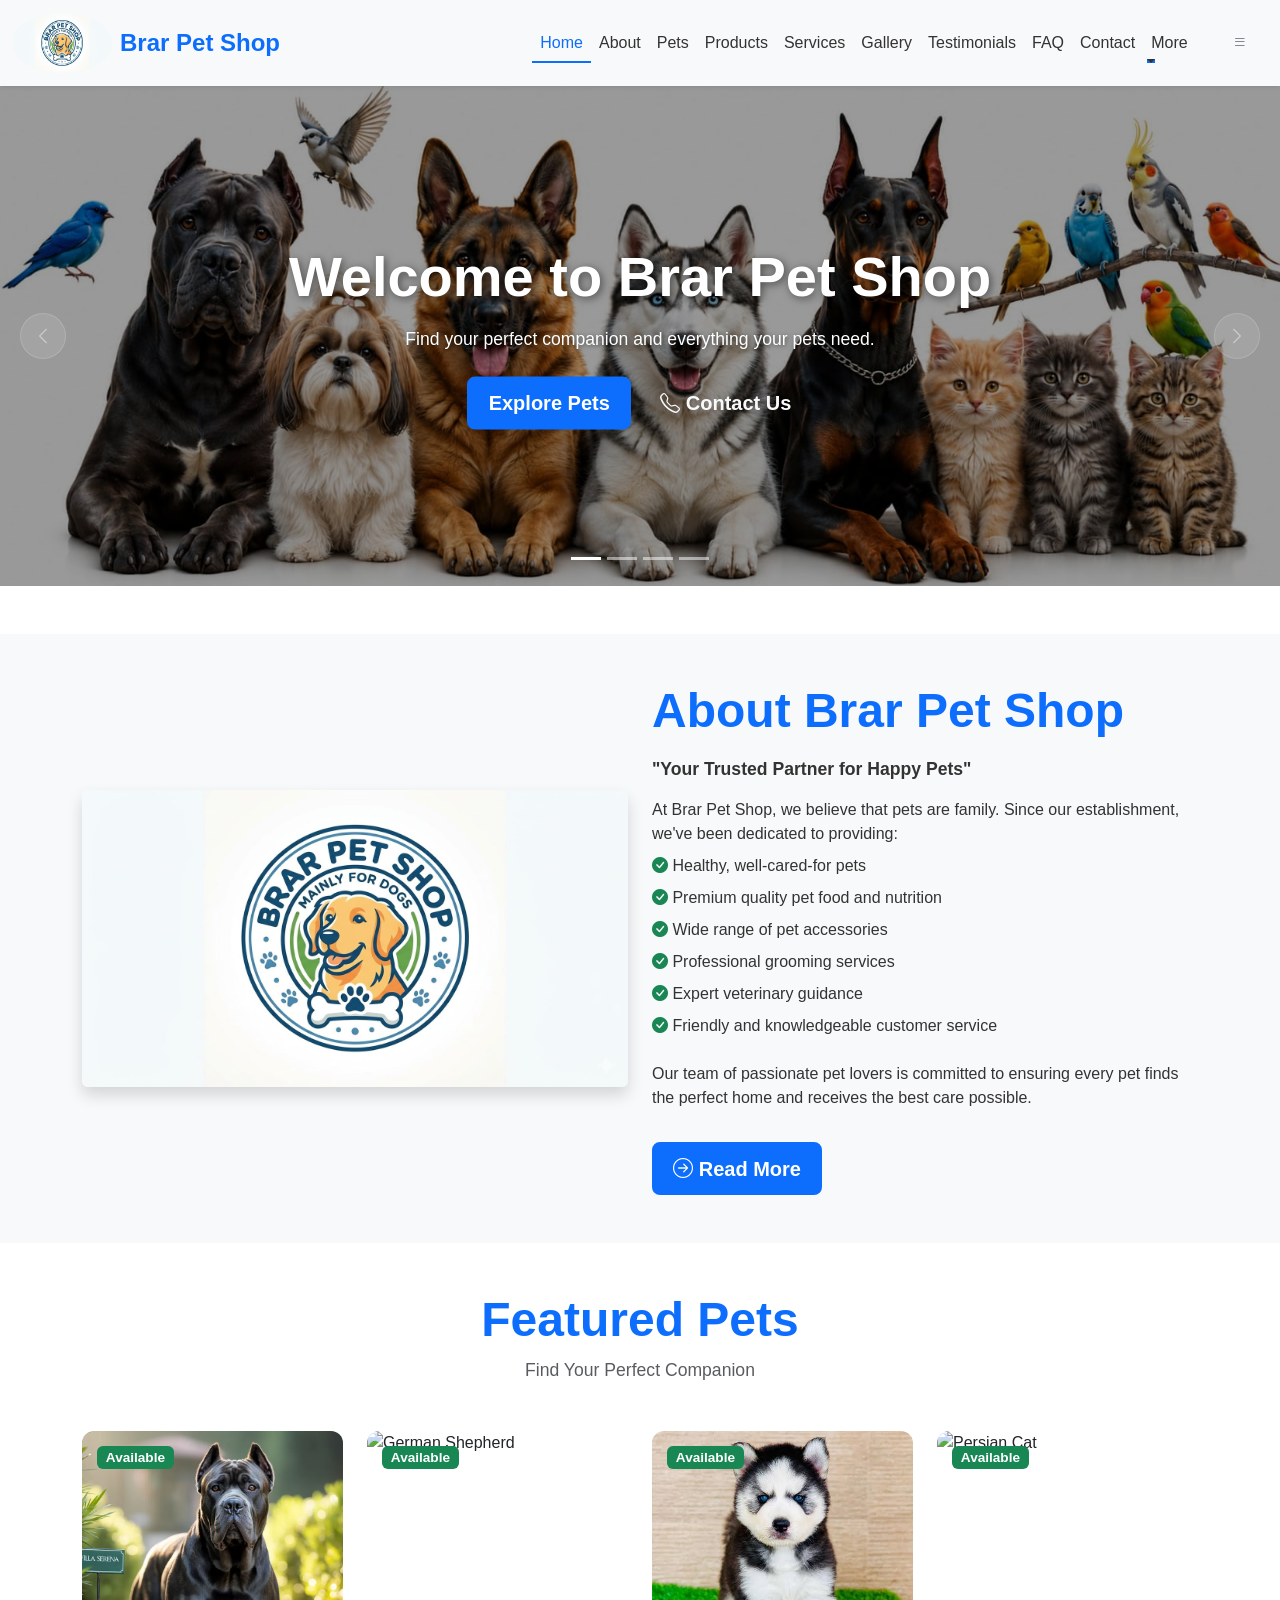
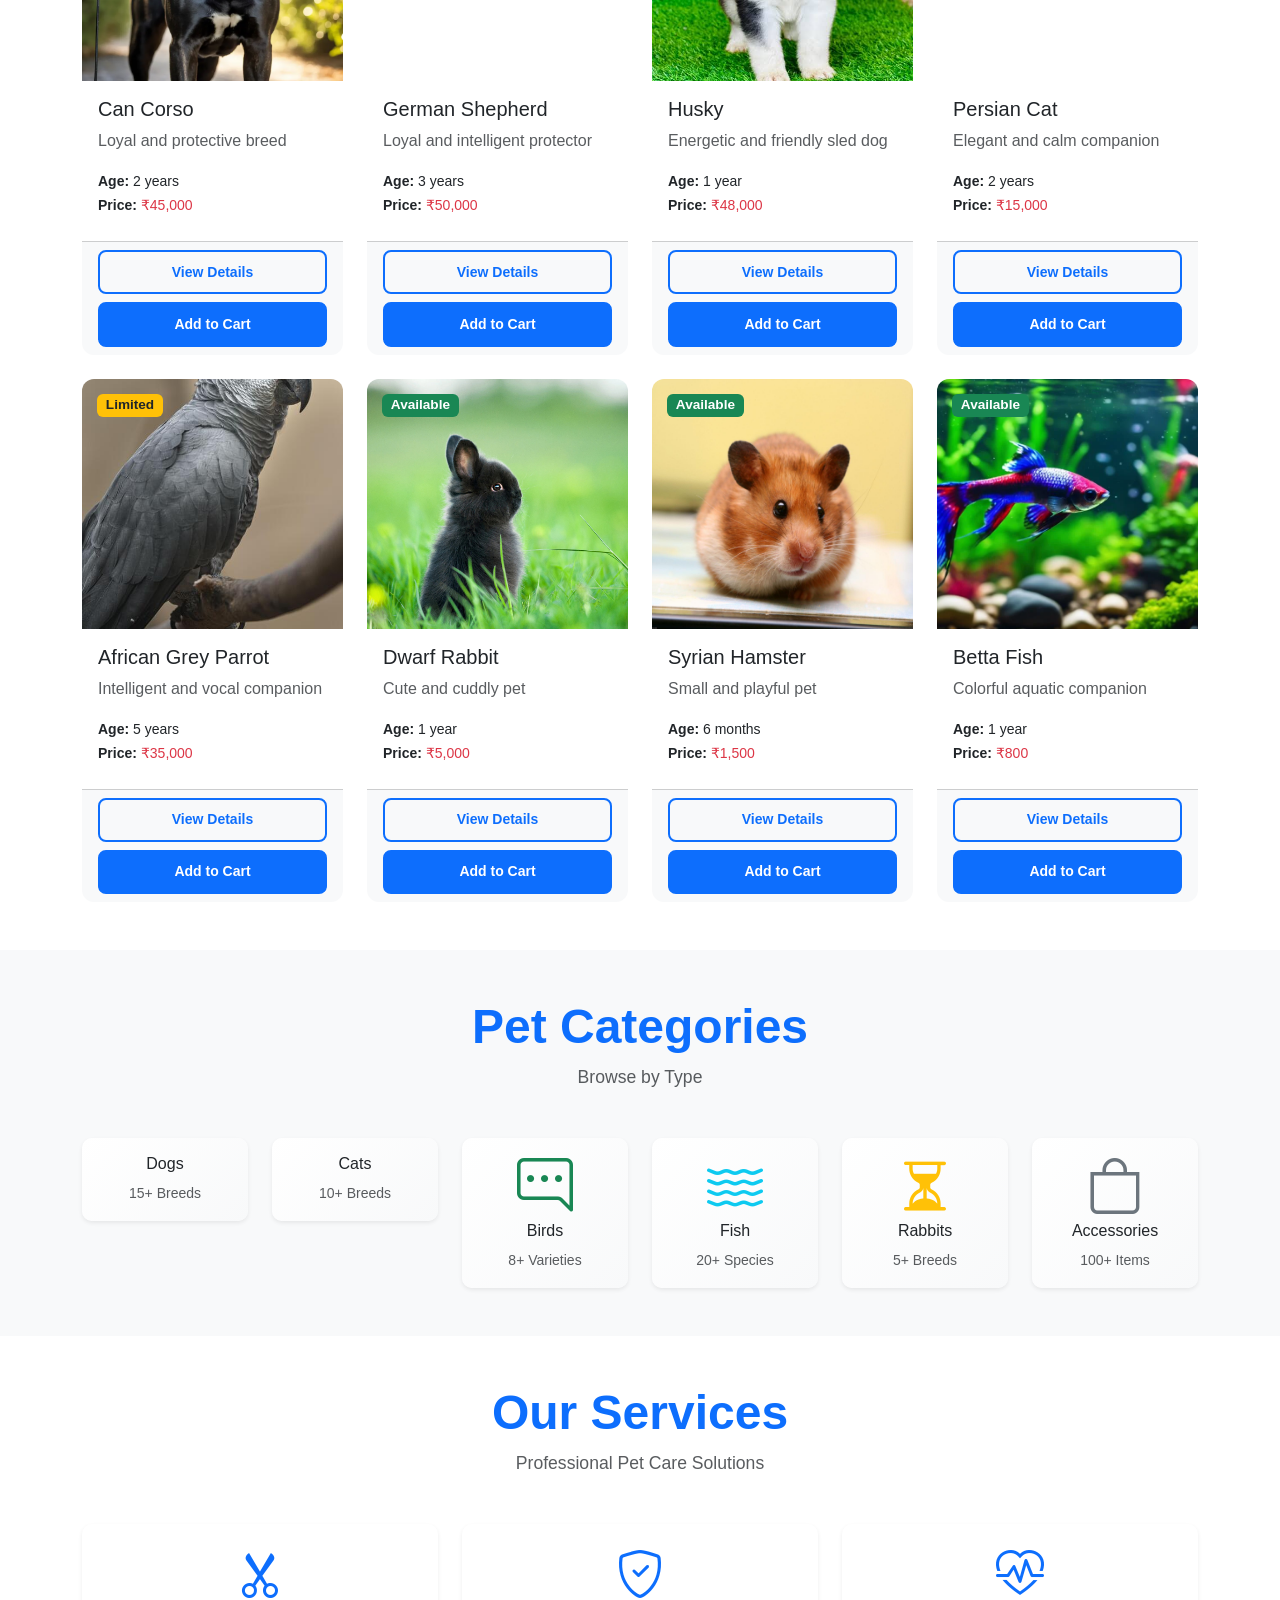
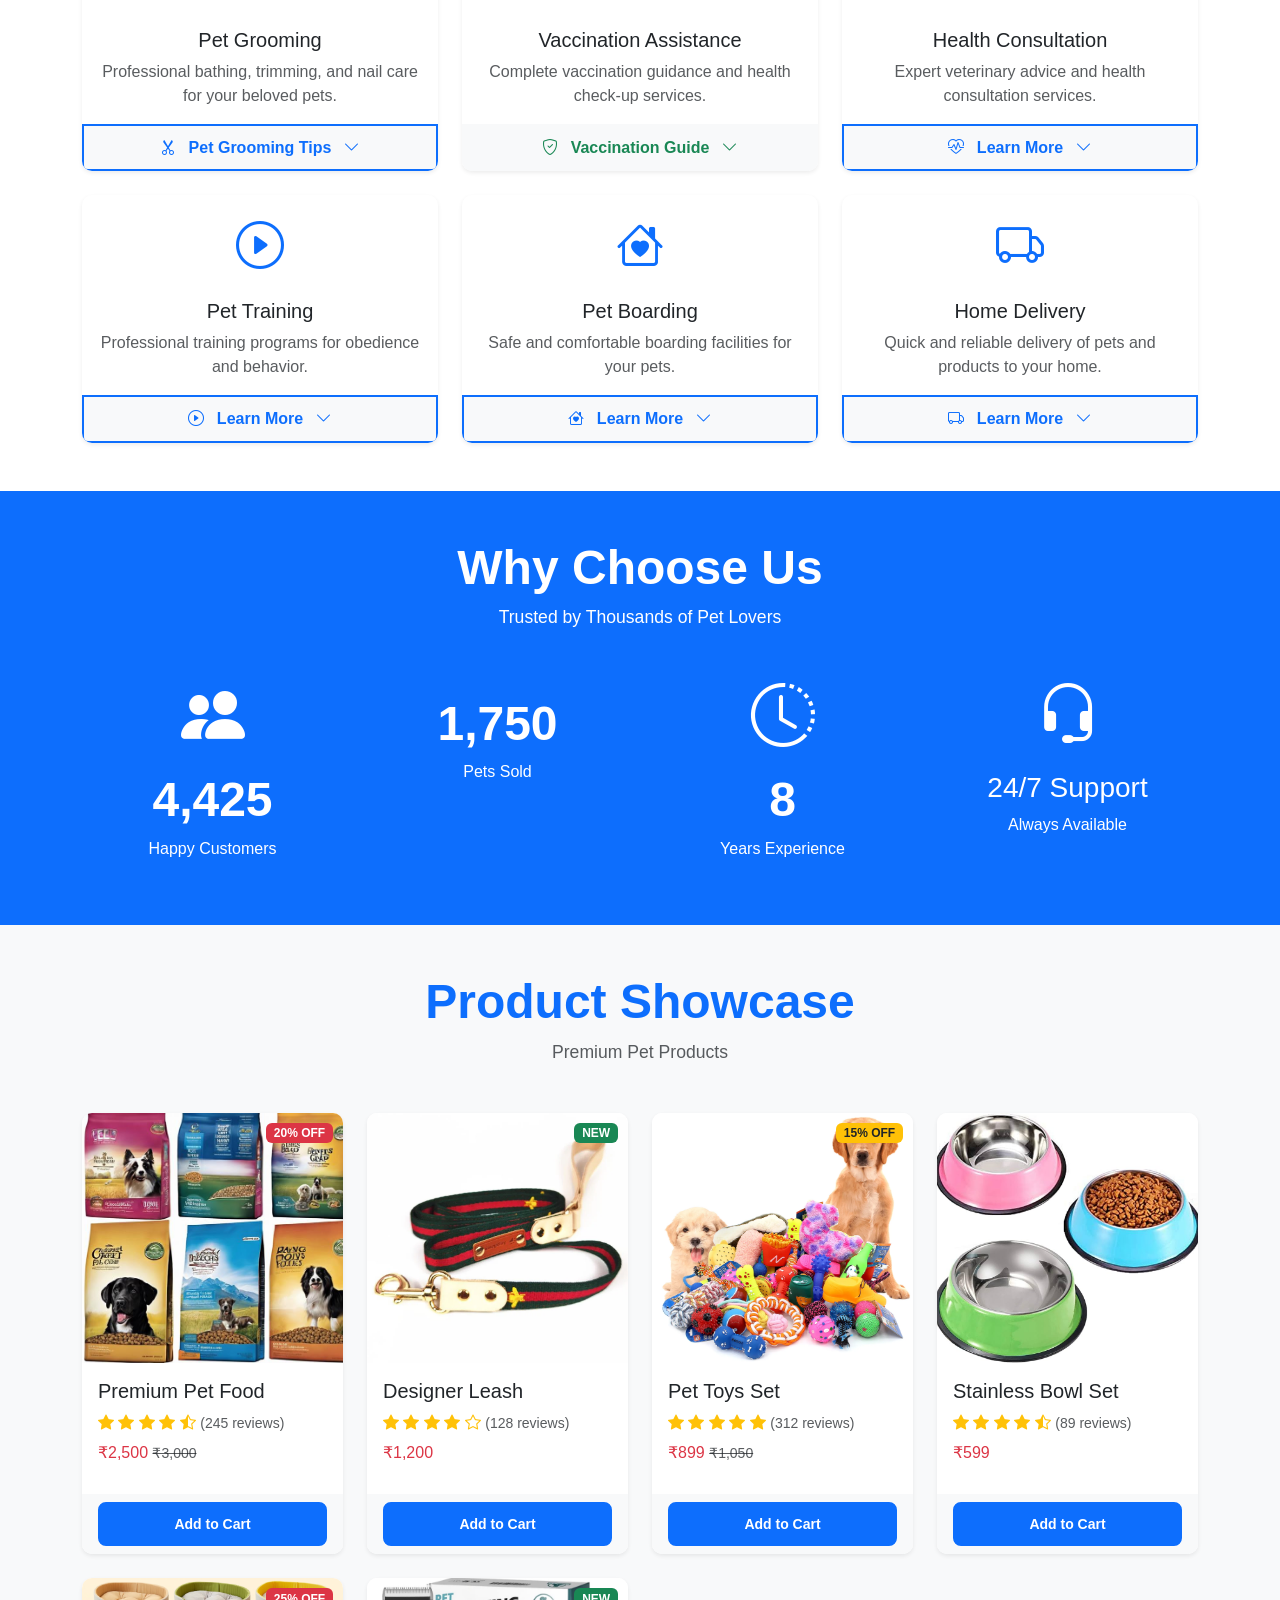
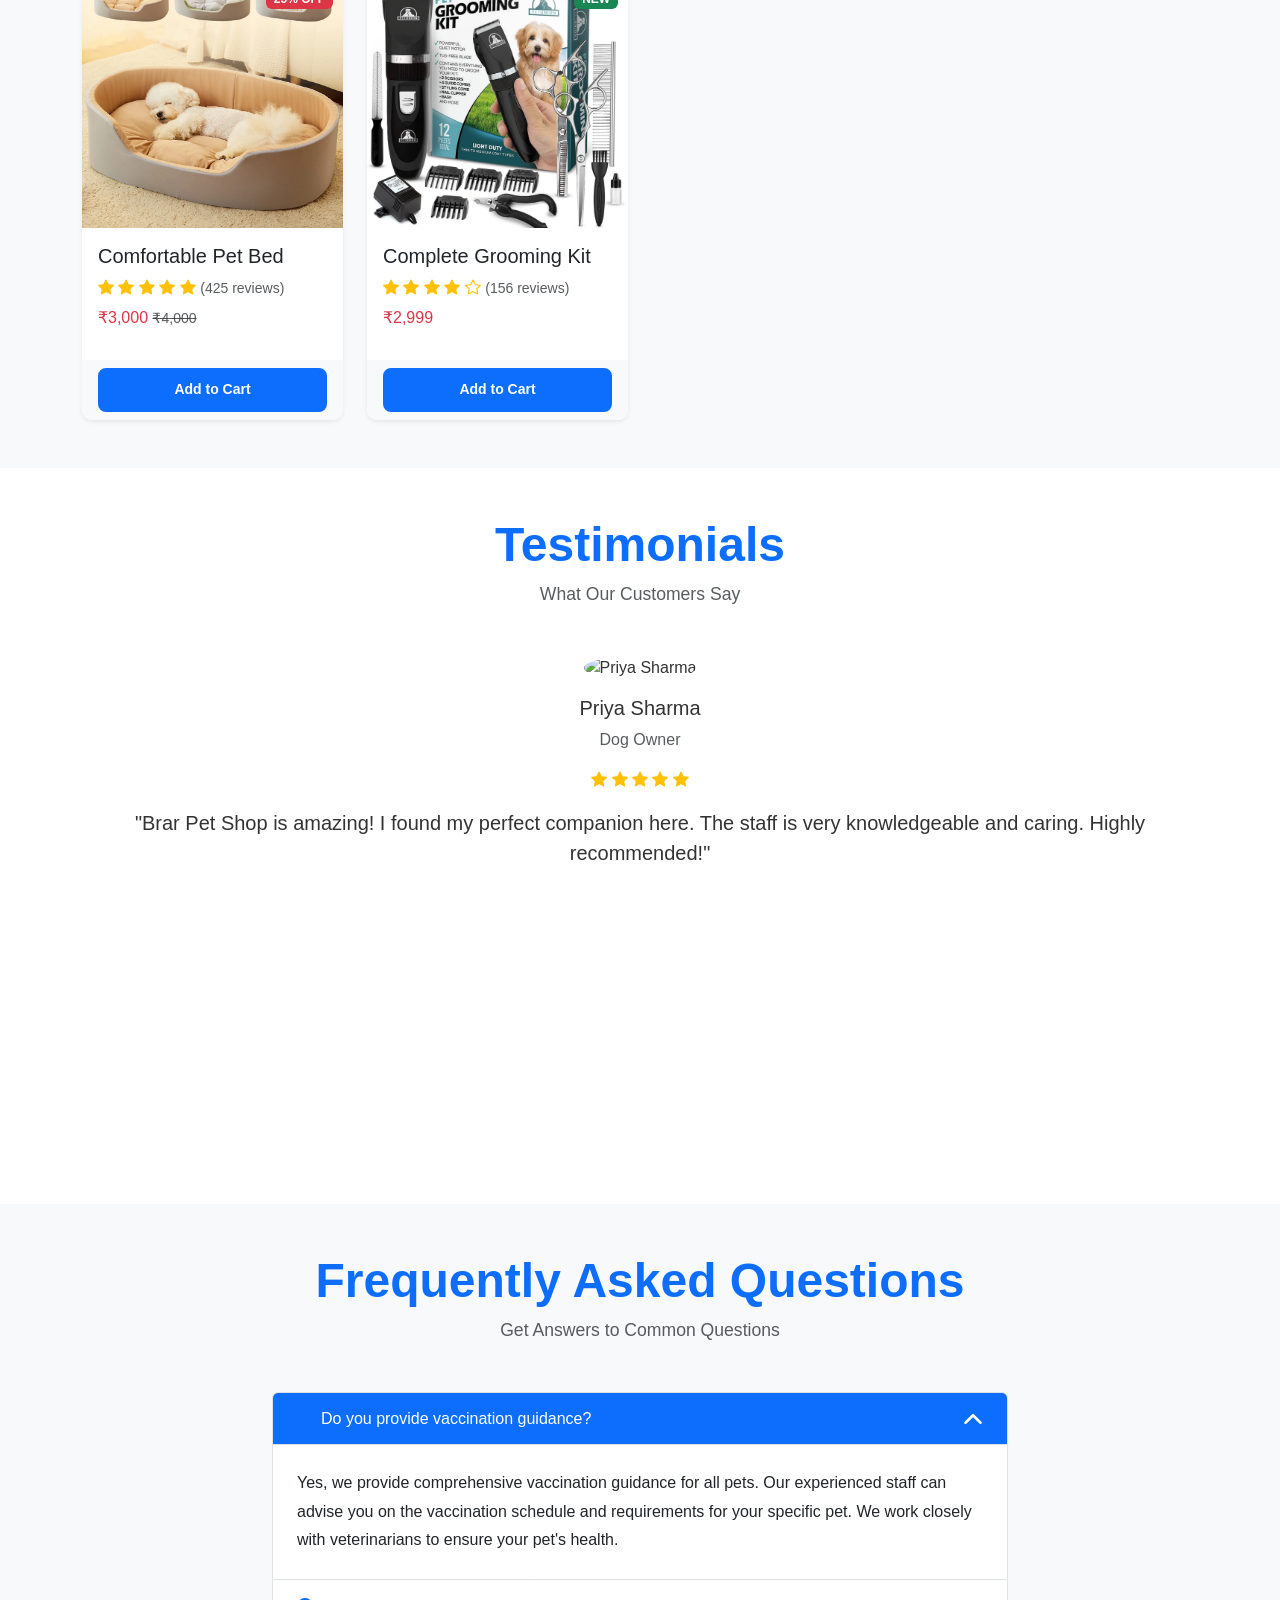
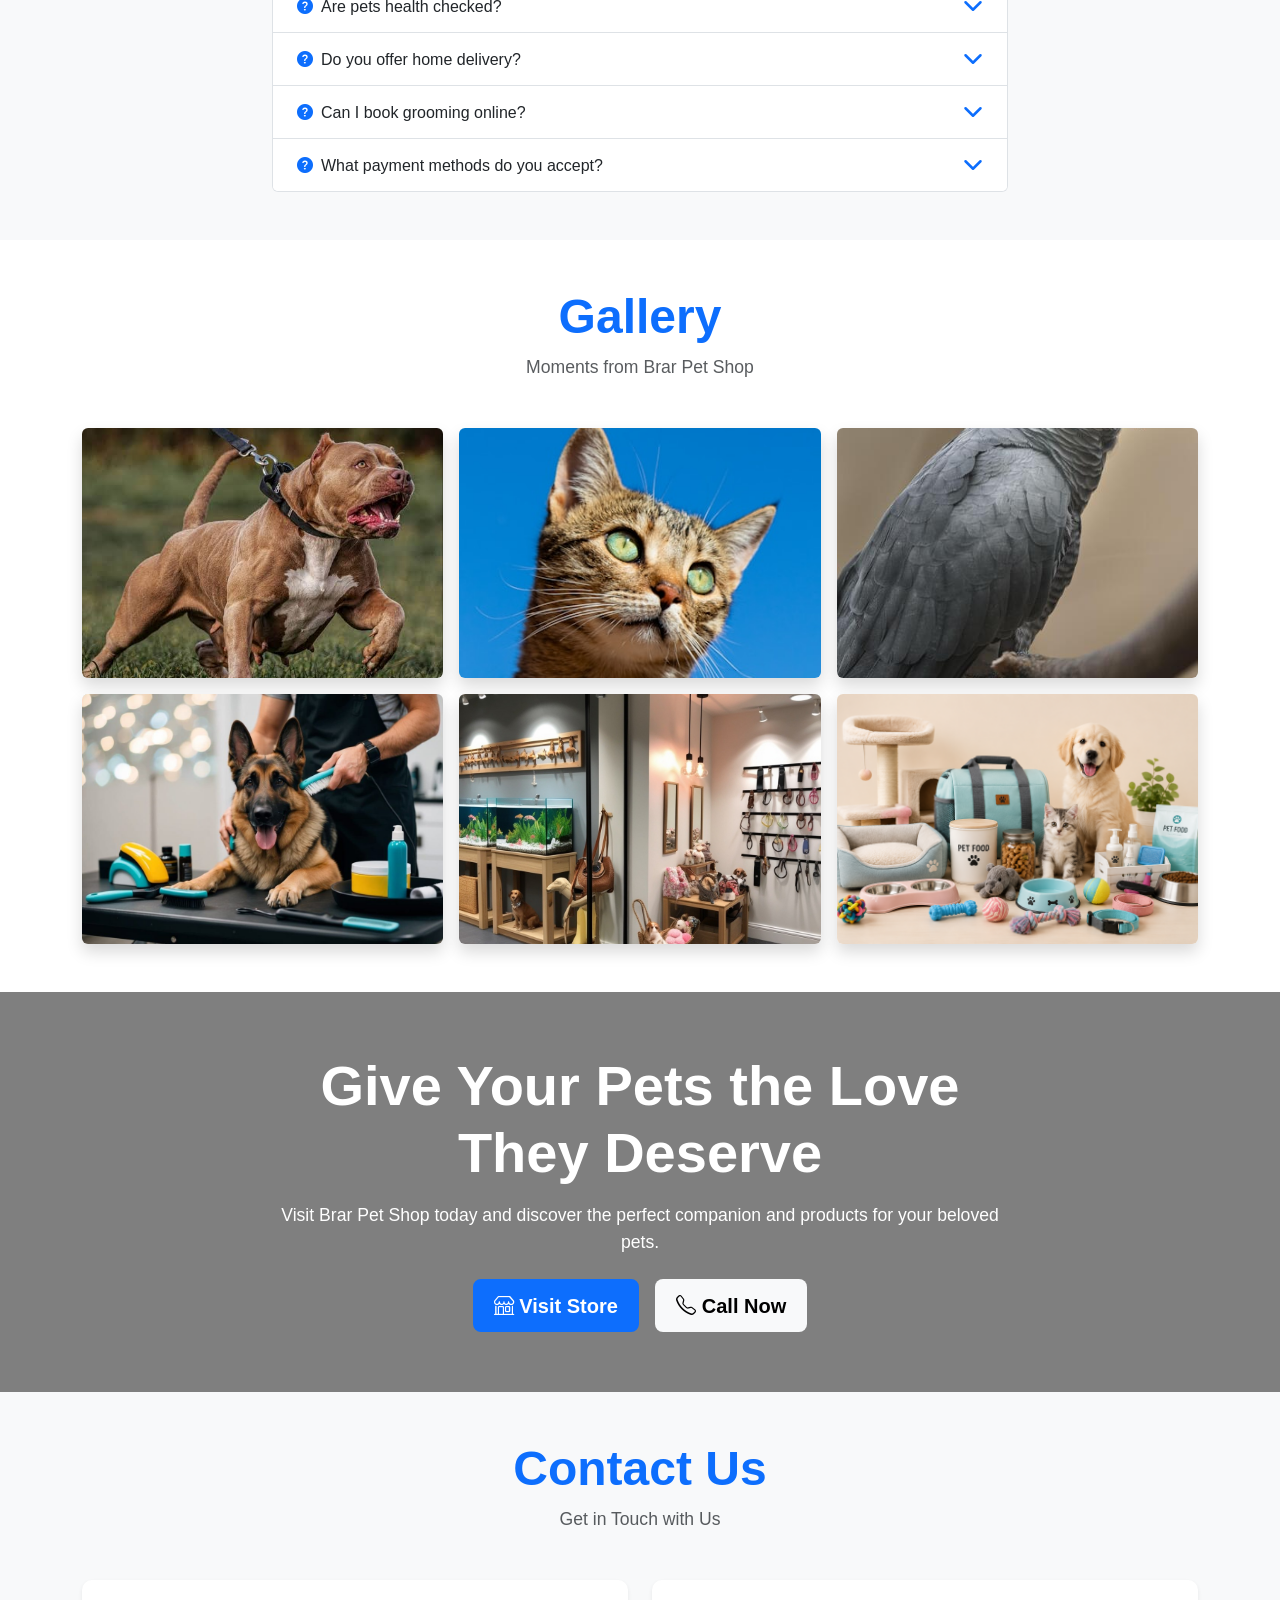
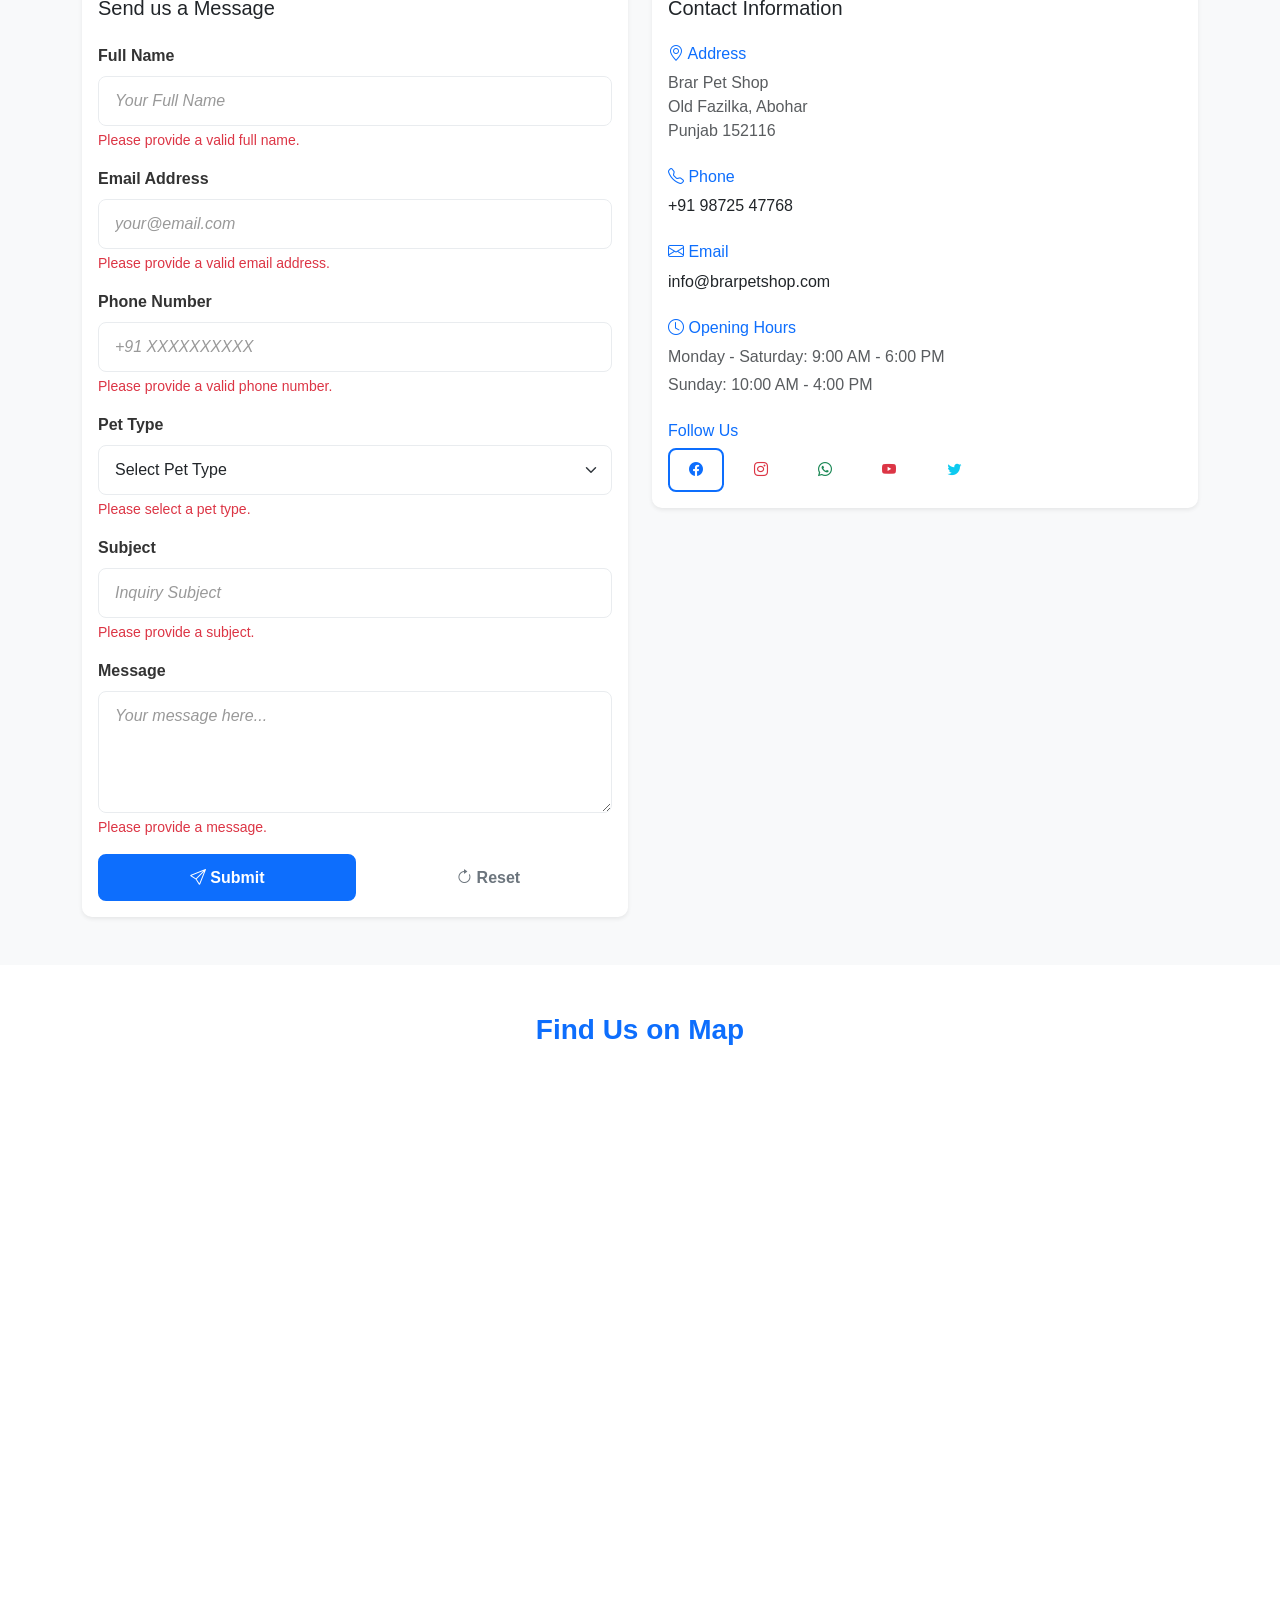
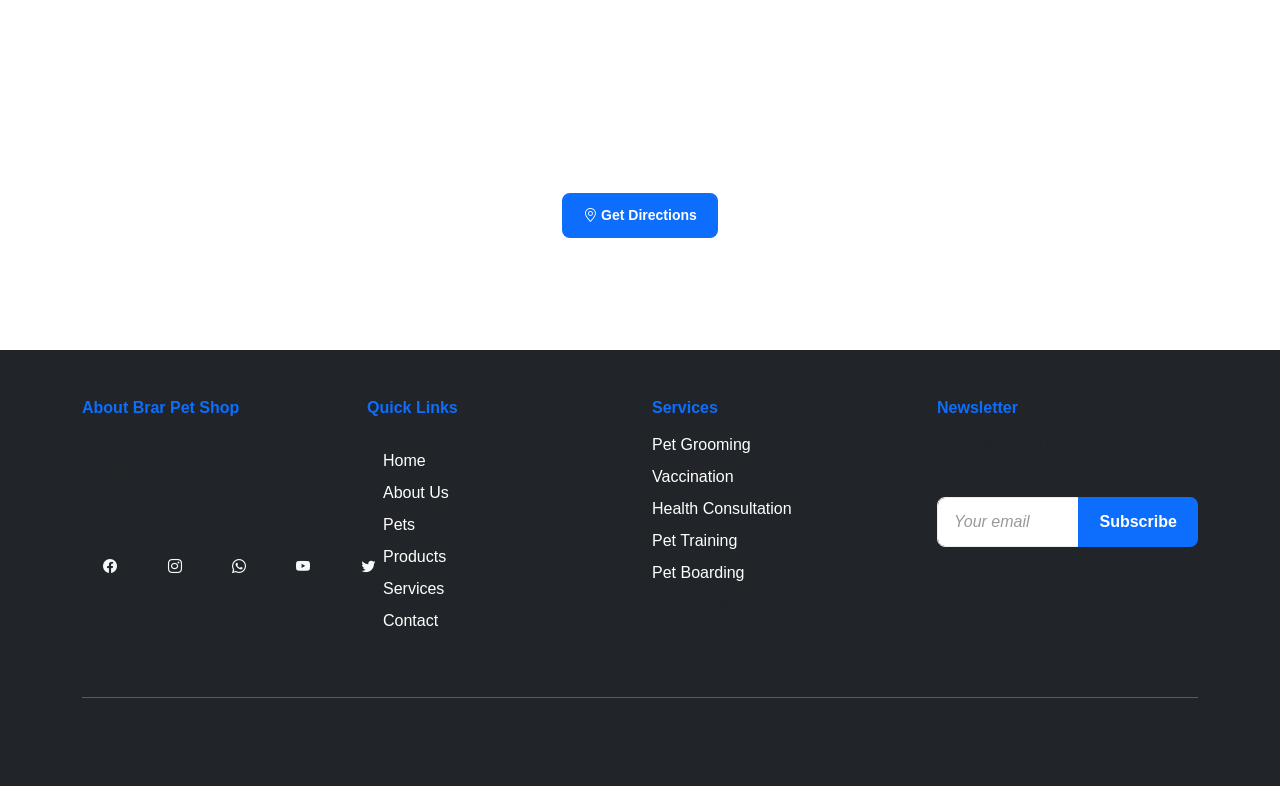
==== commit c430437d: "update the website" ====
--- a/index.html
+++ b/index.html
@@ -8,6 +8,7 @@
     <meta name="author" content="Brar Pet Shop">
     
     <title>Brar Pet Shop - Your Trusted Partner for Happy Pets</title>
+    
     
     <!-- Bootstrap 5.3 CSS -->
     <link href="https://cdn.jsdelivr.net/npm/bootstrap@5.3.0/dist/css/bootstrap.min.css" rel="stylesheet">
@@ -29,188 +30,9 @@
         </div>
     </div>
 
-    <!-- Sticky Navbar -->
-    <nav class="navbar navbar-expand-lg navbar-light bg-light sticky-top shadow-sm" id="mainNavbar" data-bs-spy="scroll" data-bs-target="#mainNavbar">
-        <div class="container-fluid">
-            <a class="navbar-brand d-flex align-items-center fw-bold" href="#home">
-                <img src="IMAGES/BRAR%20PET%20SHOP%20LOGO.jpeg" alt="Brar Pet Shop Logo" width="100" height="60" class="me-2 rounded-circle">
-                <span>Brar Pet Shop</span>
-            </a>
-            <!-- Hamburger Menu -->
-            <button class="navbar-toggler" type="button" data-bs-toggle="collapse" data-bs-target="#navbarContent" aria-controls="navbarContent" aria-expanded="false" aria-label="Toggle navigation">
-                <span class="navbar-toggler-icon"></span>
-            </button>
-            
-            <!-- Navbar Content -->
-            <div class="collapse navbar-collapse" id="navbarContent">
-                <!-- Main Navigation Links -->
-                <ul class="navbar-nav ms-auto mb-2 mb-lg-0 me-3">
-                    <li class="nav-item">
-                        <a class="nav-link active" aria-current="page" href="#home">Home</a>
-                    </li>
-                    <li class="nav-item">
-                        <a class="nav-link" href="#about">About</a>
-                    </li>
-                    <li class="nav-item">
-                        <a class="nav-link" href="#pets">Pets</a>
-                    </li>
-                    <li class="nav-item">
-                        <a class="nav-link" href="#products">Products</a>
-                    </li>
-                    <li class="nav-item">
-                        <a class="nav-link" href="#services">Services</a>
-                    </li>
-                    <li class="nav-item">
-                        <a class="nav-link" href="#gallery">Gallery</a>
-                    </li>
-                    <li class="nav-item">
-                        <a class="nav-link" href="#testimonials">Testimonials</a>
-                    </li>
-                    <li class="nav-item">
-                        <a class="nav-link" href="#faq">FAQ</a>
-                    </li>
-                    <li class="nav-item">
-                        <a class="nav-link" href="#contact">Contact</a>
-                    </li>
-                    <!-- More Dropdown -->
-                    <li class="nav-item dropdown">
-                        <a class="nav-link dropdown-toggle" href="#" id="moreDropdown" role="button" data-bs-toggle="dropdown" aria-expanded="false">
-                            More
-                        </a>
-                        <ul class="dropdown-menu" aria-labelledby="moreDropdown">
-                            <li><a class="dropdown-item" href="#"><i class="bi bi-heart"></i> Pet Care Tips</a></li>
-                            <li><a class="dropdown-item" href="#"><i class="bi bi-shield-check"></i> Vaccination Guide</a></li>
-                            <li><hr class="dropdown-divider"></li>
-                            <li><a class="dropdown-item" href="#"><i class="bi bi-hand-thumbs-up"></i> Pet Adoption</a></li>
-                            <li><a class="dropdown-item" href="#"><i class="bi bi-bag"></i> Pet Accessories</a></li>
-                            <li><a class="dropdown-item" href="#"><i class="bi bi-pencil-square"></i> Blog</a></li>
-                        </ul>
-                    </li>
-                </ul>
-                
-                <!-- Offcanvas Menu Toggle -->
-                <button class="btn btn-outline-secondary btn-sm" type="button" data-bs-toggle="offcanvas" data-bs-target="#sideMenu" aria-controls="sideMenu" title="Menu">
-                      <!-- Gear Icon (Mobile) -->
-                     <i class="bi bi-gear-fill d-lg-none"></i>
-
-                    <!-- Hamburger Icon (Large Screens) -->
-                    <i class="bi bi-list d-none d-lg-inline"></i>
-                </button>
-            </div>
-        </div>
-    </nav>
-
-    <!-- Left Side Offcanvas Menu -->
-    <div class="offcanvas offcanvas-start" tabindex="-1" id="sideMenu" aria-labelledby="sideMenuLabel">
-        <div class="offcanvas-header bg-primary text-white">
-            <h5 class="offcanvas-title" id="sideMenuLabel">Menu</h5>
-            <button type="button" class="btn-close btn-close-white" data-bs-dismiss="offcanvas" aria-label="Close"></button>
-        </div>
-        <div class="offcanvas-body p-0">
-            <!-- User Profile Area -->
-            <div class="p-3 border-bottom">
-                <div class="text-center">
-                    <img src="IMAGES/BRAR%20PET%20SHOP%20LOGO.jpeg" alt="User Profile" class="rounded-circle mb-2" width="100" height="60">
-                    <h6 class="mb-1">Welcome Guest</h6>
-                    <small class="text-muted">Not logged in</small>
-                </div>
-            </div>
-
-            <!-- Quick Actions -->
-            <div class="p-3 border-bottom">
-                <h6 class="text-primary fw-bold mb-3">Quick Actions</h6>
-                <form class="d-flex mb-3" role="search">
-                    <input class="form-control form-control-sm me-2" type="search" id="searchInput" placeholder="Search pets" aria-label="Search">
-                    <button class="btn btn-primary btn-sm" type="button" id="searchBtn" title="Search">
-                        <i class="bi bi-search"></i>
-                    </button>
-                </form>
-                <div class="d-grid gap-2">
-                    <button class="btn btn-outline-secondary btn-sm" id="darkModeToggle" type="button" title="Toggle dark mode">
-                        <i class="bi bi-moon-fill"></i> Dark / Light Mode
-                    </button>
-                    <a href="#" class="btn btn-outline-primary btn-sm" title="Login">
-                        <i class="bi bi-person"></i> Login
-                    </a>
-                    <a href="#" class="btn btn-primary btn-sm" title="Register">
-                        <i class="bi bi-user-plus"></i> Register
-                    </a>
-                    <button class="btn btn-warning btn-sm position-relative" type="button" id="cartBtn" title="Shopping cart">
-                        <i class="bi bi-cart-fill"></i>
-                        <span class="position-absolute top-0 start-100 translate-middle badge rounded-pill bg-danger" id="cartBadge">
-                            0
-                            <span class="visually-hidden">items in cart</span>
-                        </span>
-                    </button>
-                </div>
-            </div>
-            
-            <!-- Navigation Links -->
-            <ul class="list-unstyled p-3 border-bottom">
-                <li class="mb-2"><a href="#home" class="text-decoration-none text-dark" data-bs-dismiss="offcanvas"><i class="bi bi-house"></i> Home</a></li>
-                <li class="mb-2"><a href="#about" class="text-decoration-none text-dark" data-bs-dismiss="offcanvas"><i class="bi bi-info-circle"></i> About Us</a></li>
-                <li class="mb-2"><a href="#pets" class="text-decoration-none text-dark" data-bs-dismiss="offcanvas"><i class="bi bi-paw"></i> Pets</a></li>
-                <li class="mb-2"><a href="#products" class="text-decoration-none text-dark" data-bs-dismiss="offcanvas"><i class="bi bi-bag"></i> Products</a></li>
-                <li class="mb-2"><a href="#services" class="text-decoration-none text-dark" data-bs-dismiss="offcanvas"><i class="bi bi-gear"></i> Services</a></li>
-                <li class="mb-2"><a href="#gallery" class="text-decoration-none text-dark" data-bs-dismiss="offcanvas"><i class="bi bi-image"></i> Gallery</a></li>
-                <li class="mb-2"><a href="#testimonials" class="text-decoration-none text-dark" data-bs-dismiss="offcanvas"><i class="bi bi-chat-left-quote"></i> Testimonials</a></li>
-                <li class="mb-2"><a href="#faq" class="text-decoration-none text-dark" data-bs-dismiss="offcanvas"><i class="bi bi-question-circle"></i> FAQ</a></li>
-                <li class="mb-2"><a href="#contact" class="text-decoration-none text-dark" data-bs-dismiss="offcanvas"><i class="bi bi-telephone"></i> Contact</a></li>
-            </ul>
-            
-            <!-- Categories -->
-            <div class="p-3 border-bottom">
-                <h6 class="text-primary fw-bold mb-3">Categories</h6>
-                <ul class="list-unstyled">
-                    <li class="mb-2"><a href="#" class="text-decoration-none text-dark"><i class="bi bi-dog"></i> Dogs</a></li>
-                    <li class="mb-2"><a href="#" class="text-decoration-none text-dark"><i class="bi bi-cat"></i> Cats</a></li>
-                    <li class="mb-2"><a href="#" class="text-decoration-none text-dark"><i class="bi bi-chat-right-dots"></i> Birds</a></li>
-                    <li class="mb-2"><a href="#" class="text-decoration-none text-dark"><i class="bi bi-water"></i> Fish</a></li>
-                    <li class="mb-2"><a href="#" class="text-decoration-none text-dark"><i class="bi bi-hourglass-split"></i> Rabbits</a></li>
-                    <li class="mb-2"><a href="#" class="text-decoration-none text-dark"><i class="bi bi-circle-fill"></i> Hamsters</a></li>
-                    <li class="mb-2"><a href="#" class="text-decoration-none text-dark"><i class="bi bi-cup-hot"></i> Pet Food</a></li>
-                    <li class="mb-2"><a href="#" class="text-decoration-none text-dark"><i class="bi bi-backpack"></i> Accessories</a></li>
-                </ul>
-            </div>
-            
-            <!-- Contact Information -->
-            <div class="p-3 border-bottom">
-                <h6 class="text-primary fw-bold mb-3">Contact Info</h6>
-                <div class="mb-2">
-                    <small class="text-muted">Phone</small><br>
-                    <a href="tel:+919872547768" class="text-decoration-none text-dark"><i class="bi bi-telephone"></i> +91 98725 47768</a>
-                </div>
-                <div class="mb-2">
-                    <small class="text-muted">Email</small><br>
-                    <a href="mailto:info@brarpetshop.com" class="text-decoration-none text-dark"><i class="bi bi-envelope"></i> info@brarpetshop.com</a>
-                </div>
-                <div class="mb-2">
-                    <small class="text-muted">Hours</small><br>
-                    <small>Mon-Sat: 9 AM - 6 PM<br>Sun: 10 AM - 4 PM</small>
-                </div>
-            </div>
-            
-            <!-- Social Media Icons -->
-            <div class="p-3 text-center">
-                <h6 class="text-primary fw-bold mb-3">Follow Us</h6>
-                <a href="https://facebook.com" class="btn btn-outline-primary btn-sm mx-1" title="Facebook" data-bs-toggle="tooltip">
-                    <i class="bi bi-facebook"></i>
-                </a>
-                <a href="https://instagram.com" class="btn btn-outline-danger btn-sm mx-1" title="Instagram" data-bs-toggle="tooltip">
-                    <i class="bi bi-instagram"></i>
-                </a>
-                <a href="https://wa.me/919876543210" class="btn btn-outline-success btn-sm mx-1" title="WhatsApp" data-bs-toggle="tooltip">
-                    <i class="bi bi-whatsapp"></i>
-                </a>
-                <a href="https://youtube.com" class="btn btn-outline-danger btn-sm mx-1" title="YouTube" data-bs-toggle="tooltip">
-                    <i class="bi bi-youtube"></i>
-                </a>
-                <a href="https://twitter.com" class="btn btn-outline-info btn-sm mx-1" title="X (Twitter)" data-bs-toggle="tooltip">
-                    <i class="bi bi-twitter"></i>
-                </a>
-            </div>
-        </div>
-    </div>
+      <!-- inherting navbar -->
+      <div id="navbar"></div>
+
 
     <!-- Hero Carousel Section -->
     <section id="home" class="hero-carousel">
@@ -316,7 +138,7 @@
                     
                     <p>Our team of passionate pet lovers is committed to ensuring every pet finds the perfect home and receives the best care possible.</p>
                     
-                    <a href="#" class="btn btn-primary btn-lg mt-3">
+                    <a href="about.html" class="btn btn-primary btn-lg mt-3">
                         <i class="bi bi-arrow-right-circle"></i> Read More
                     </a>
                 </div>
@@ -611,11 +433,168 @@
                             <h5 class="card-title">Pet Grooming</h5>
                             <p class="card-text text-muted">Professional bathing, trimming, and nail care for your beloved pets.</p>
                         </div>
-                        <div class="card-footer bg-light border-0">
-                            <a href="#" class="btn btn-outline-primary w-100">Learn More</a>
-                        </div>
-                    </div>
-                </div>
+                                                        <!-- card-footer: Pet Grooming Tips Collapse -->
+                                <div class="card-footer bg-light border-0 p-0">
+
+                                <!-- Toggle Button -->
+                                <button
+                                    class="btn btn-outline-primary w-100 rounded-0 rounded-bottom"
+                                    type="button"
+                                    data-bs-toggle="collapse"
+                                    data-bs-target="#groomingTips"
+                                    aria-expanded="false"
+                                    aria-controls="groomingTips">
+                                    <i class="bi bi-scissors me-2"></i>
+                                    Pet Grooming Tips
+                                    <i class="bi bi-chevron-down ms-2 grooming-chevron" style="transition: transform 0.3s;"></i>
+                                </button>
+
+                                <!-- Collapsible Content -->
+                                <div class="collapse" id="groomingTips">
+                                    <div class="p-3 border-top">
+
+                                    <!-- ── 1. BATHING ── -->
+                                    <div class="mb-3">
+                                        <h6 class="fw-semibold text-primary d-flex align-items-center gap-2 mb-2">
+                                        <i class="bi bi-droplet-fill text-info"></i> Bathing
+                                        </h6>
+                                        <p class="text-muted small mb-1">
+                                        <strong>Frequency:</strong> Dogs (short coat) every 6–8 weeks · long coat every 4–6 weeks · Cats only when necessary.
+                                        </p>
+                                        <ol class="small text-muted ps-3 mb-1">
+                                        <li><strong>Brush first</strong> — remove all mats before wetting; water tightens knots.</li>
+                                        <li><strong>Use lukewarm water</strong> — test on your wrist; avoid hot water which irritates skin.</li>
+                                        <li><strong>Pet-specific shampoo only</strong> — human shampoo pH damages animal skin; lather neck downward, avoid eyes and ears.</li>
+                                        <li><strong>Rinse until water runs clear</strong> — residue causes itching and dandruff.</li>
+                                        <li><strong>Dry thoroughly</strong> — towel first, then low-heat dryer kept moving; never hold in one spot.</li>
+                                        </ol>
+                                        <div class="alert alert-warning py-1 px-2 small mb-0">
+                                        <i class="bi bi-exclamation-triangle-fill me-1"></i>
+                                        Never bathe more than once a week — strips natural oils and causes dry, flaky skin.
+                                        </div>
+                                    </div>
+
+                                    <hr class="my-2">
+
+                                    <!-- ── 2. BRUSHING ── -->
+                                    <div class="mb-3">
+                                        <h6 class="fw-semibold text-primary d-flex align-items-center gap-2 mb-2">
+                                        <i class="bi bi-brush-fill text-purple"></i> Brushing & Coat Care
+                                        </h6>
+                                        <p class="text-muted small mb-1"><strong>Choose the right tool:</strong></p>
+                                        <ul class="small text-muted ps-3 mb-1">
+                                        <li><strong>Slicker brush</strong> — long or wavy coats</li>
+                                        <li><strong>Bristle brush</strong> — short or smooth coats</li>
+                                        <li><strong>Deshedding tool</strong> — double coats (Huskies, Labs)</li>
+                                        <li><strong>Wide-tooth comb</strong> — curly coats (Poodles, Doodles)</li>
+                                        </ul>
+                                        <p class="text-muted small mb-1"><strong>Technique:</strong></p>
+                                        <ol class="small text-muted ps-3 mb-1">
+                                        <li>Always brush <strong>in the direction of hair growth</strong>.</li>
+                                        <li>Section long coats — work from tips to root to avoid ripping.</li>
+                                        <li>Focus on problem areas: behind ears, under armpits, around collar and tail base.</li>
+                                        <li>Spray detangler on mats, wait 30 sec, then work from the outer edge inward.</li>
+                                        </ol>
+                                        <p class="text-muted small mb-0">
+                                        <strong>Frequency:</strong> Short coat — weekly · Long coat — daily · Double coat — 3× per week.
+                                        </p>
+                                    </div>
+
+                                    <hr class="my-2">
+
+                                    <!-- ── 3. NAIL TRIMMING ── -->
+                                    <div class="mb-3">
+                                        <h6 class="fw-semibold text-primary d-flex align-items-center gap-2 mb-2">
+                                        <i class="bi bi-scissors text-danger"></i> Nail Trimming
+                                        </h6>
+                                        <ol class="small text-muted ps-3 mb-1">
+                                        <li><strong>Right clipper:</strong> Scissor-type for large breeds, guillotine-type for small dogs and cats. Keep blades sharp.</li>
+                                        <li><strong>Find the quick:</strong> Light nails — visible pink blood vessel. Dark nails — cut small amounts; stop when a dark dot appears at the centre.</li>
+                                        <li><strong>Cut at 45°</strong> — angled slightly toward the underside; never straight across.</li>
+                                        <li><strong>File after cutting</strong> — smooth sharp edges with a nail file or grinder.</li>
+                                        <li><strong>Check dewclaws</strong> — they never self-wear and will curl into the skin if neglected.</li>
+                                        </ol>
+                                        <div class="alert alert-danger py-1 px-2 small mb-0">
+                                        <i class="bi bi-heart-pulse-fill me-1"></i>
+                                        Keep styptic powder on hand. If you nick the quick, apply directly to the nail and hold 30 sec to stop bleeding.
+                                        </div>
+                                        <p class="text-muted small mt-1 mb-0">
+                                        <strong>Frequency:</strong> Dogs every 3–4 weeks · Cats every 2–3 weeks.
+                                        </p>
+                                    </div>
+
+                                    <hr class="my-2">
+
+                                    <!-- ── 4. EAR CLEANING ── -->
+                                    <div class="mb-3">
+                                        <h6 class="fw-semibold text-primary d-flex align-items-center gap-2 mb-2">
+                                        <i class="bi bi-ear text-primary"></i> Ear Cleaning
+                                        </h6>
+                                        <ol class="small text-muted ps-3 mb-1">
+                                        <li><strong>Inspect first</strong> — redness, foul odour or dark discharge means infection; see a vet, don't clean.</li>
+                                        <li><strong>Use vet-approved ear cleaner only</strong> — never water, hydrogen peroxide or cotton swabs inside the canal.</li>
+                                        <li><strong>Massage the base</strong> for 20–30 seconds after applying cleaner to loosen wax.</li>
+                                        <li><strong>Let them shake</strong> — it brings debris to the outer ear.</li>
+                                        <li><strong>Wipe visible area only</strong> with a cotton ball — never insert anything into the canal.</li>
+                                        </ol>
+                                        <div class="alert alert-info py-1 px-2 small mb-0">
+                                        <i class="bi bi-info-circle-fill me-1"></i>
+                                        Floppy-eared breeds and dogs that swim frequently need checks every 1–2 weeks — far more prone to yeast infections.
+                                        </div>
+                                    </div>
+
+                                    <hr class="my-2">
+
+                                    <!-- ── 5. DENTAL CARE ── -->
+                                    <div class="mb-3">
+                                        <h6 class="fw-semibold text-primary d-flex align-items-center gap-2 mb-2">
+                                        <i class="bi bi-emoji-smile text-success"></i> Teeth & Dental Care
+                                        </h6>
+                                        <ol class="small text-muted ps-3 mb-1">
+                                        <li><strong>Pet toothpaste only</strong> — fluoride and xylitol in human toothpaste are toxic to pets.</li>
+                                        <li><strong>Start with a finger</strong> — rub along the gum line first before introducing a brush.</li>
+                                        <li><strong>Brush outer surfaces</strong> in small circular motions — the tongue handles the inner side.</li>
+                                        <li><strong>Supplement with VOHC-approved dental chews</strong> to reduce plaque between brushings.</li>
+                                        </ol>
+                                        <p class="text-muted small mb-1"><strong>Warning signs — see your vet:</strong></p>
+                                        <div class="d-flex flex-wrap gap-1 mb-1">
+                                        <span class="badge bg-danger-subtle text-danger-emphasis">Yellow/brown tartar</span>
+                                        <span class="badge bg-danger-subtle text-danger-emphasis">Persistent bad breath</span>
+                                        <span class="badge bg-danger-subtle text-danger-emphasis">Red or bleeding gums</span>
+                                        <span class="badge bg-danger-subtle text-danger-emphasis">Difficulty chewing</span>
+                                        <span class="badge bg-danger-subtle text-danger-emphasis">Loose or missing teeth</span>
+                                        </div>
+                                        <p class="text-muted small mb-0">
+                                        <strong>Frequency:</strong> Brush daily (minimum 3× a week) · Vet dental check once a year.
+                                        </p>
+                                    </div>
+
+                                    <hr class="my-2">
+
+                                    <!-- ── 6. EYE CARE ── -->
+                                    <div class="mb-0">
+                                        <h6 class="fw-semibold text-primary d-flex align-items-center gap-2 mb-2">
+                                        <i class="bi bi-eye-fill text-secondary"></i> Eye Care
+                                        </h6>
+                                        <ol class="small text-muted ps-3 mb-1">
+                                        <li><strong>Daily visual check</strong> — clear, bright eyes with minimal discharge is normal; large amounts are not.</li>
+                                        <li><strong>Wipe from inner corner outward</strong> using a damp cotton ball; use a fresh one per eye.</li>
+                                        <li><strong>Tear stain treatment</strong> — use vet-approved remover daily for flat-faced breeds; trim hair that falls across the eyes.</li>
+                                        <li><strong>Protect during baths</strong> — apply a thin line of sterile eye lubricant along the lower eyelid before bathing.</li>
+                                        </ol>
+                                        <div class="alert alert-danger py-1 px-2 small mb-0">
+                                        <i class="bi bi-exclamation-octagon-fill me-1"></i>
+                                        Yellow/green discharge, squinting, pawing at the eye or cloudiness = immediate vet visit. Do not treat at home.
+                                        </div>
+                                    </div>
+
+                                    </div><!-- /.p-3 -->
+                                </div><!-- /.collapse -->
+
+                                </div><!-- /.card-footer -->
+
+                    </div><!-- /.card -->
+                </div><!-- /.col -->
 
                 <!-- Vaccination -->
                 <div class="col-lg-4 col-md-6" data-aos="fade-up" data-aos-delay="150">
@@ -627,9 +606,130 @@
                             <h5 class="card-title">Vaccination Assistance</h5>
                             <p class="card-text text-muted">Complete vaccination guidance and health check-up services.</p>
                         </div>
-                        <div class="card-footer bg-light border-0">
-                            <a href="#" class="btn btn-outline-primary w-100">Learn More</a>
-                        </div>
+                        <!-- Vaccination Guide Collapse -->
+                            <div class="card-footer bg-light border-0 p-0">
+
+                                <!-- Toggle Button -->
+                                <button class="btn btn-outline-success w-100 rounded-0 rounded-bottom"
+                                        type="button"
+                                        data-bs-toggle="collapse"
+                                        data-bs-target="#vaccinationGuideCollapse"
+                                        aria-expanded="false"
+                                        aria-controls="vaccinationGuideCollapse">
+
+                                    <i class="bi bi-shield-check me-2"></i>
+                                    Vaccination Guide
+                                    <i class="bi bi-chevron-down ms-2 vaccination-chevron"
+                                    style="transition: transform 0.3s;"></i>
+                                </button>
+
+                                <!-- Collapsible Content -->
+                                <div class="collapse" id="vaccinationGuideCollapse">
+                                    <div class="p-3 border-top">
+
+                                        <!-- Your vaccination guide content goes here -->
+                                             <!-- ── 1. WHY VACCINES ARE IMPORTANT ── -->
+                                                    <div class="mb-3">
+                                                                            <h6 class="fw-semibold text-success d-flex align-items-center gap-2 mb-2">
+                                                                                <i class="bi bi-shield-check"></i> Why Vaccinations Matter
+                                                                            </h6>
+
+                                                                            <p class="text-muted small mb-0">
+                                                                                Vaccines protect pets from serious and life-threatening diseases.
+                                                                                They strengthen your pet's immune system and help prevent the spread
+                                                                                of infections to other animals.
+                                                                            </p>
+                                                                        </div>
+
+                                                                        <hr class="my-2">
+
+                                                                        <!-- ── 2. DOG VACCINATION SCHEDULE ── -->
+                                                                        <div class="mb-3">
+                                                                            <h6 class="fw-semibold text-success d-flex align-items-center gap-2 mb-2">
+                                                                                <i class="bi bi-heart-pulse-fill text-danger"></i> Puppy Vaccination Schedule
+                                                                            </h6>
+
+                                                                            <ul class="small text-muted ps-3 mb-0">
+                                                                                <li><strong>6–8 Weeks:</strong> DHPP (Distemper, Hepatitis, Parvovirus, Parainfluenza)</li>
+                                                                                <li><strong>10–12 Weeks:</strong> DHPP Booster</li>
+                                                                                <li><strong>12–16 Weeks:</strong> Rabies Vaccine</li>
+                                                                                <li><strong>14–16 Weeks:</strong> Final DHPP Booster</li>
+                                                                                <li><strong>1 Year:</strong> Annual Booster & Rabies</li>
+                                                                            </ul>
+                                                                        </div>
+
+                                                                        <hr class="my-2">
+
+                                                                        <!-- ── 3. CAT VACCINATION SCHEDULE ── -->
+                                                                        <div class="mb-3">
+                                                                            <h6 class="fw-semibold text-success d-flex align-items-center gap-2 mb-2">
+                                                                                <i class="bi bi-heart-fill text-warning"></i> Kitten Vaccination Schedule
+                                                                            </h6>
+
+                                                                            <ul class="small text-muted ps-3 mb-0">
+                                                                                <li><strong>6–8 Weeks:</strong> FVRCP Vaccine</li>
+                                                                                <li><strong>10–12 Weeks:</strong> FVRCP Booster</li>
+                                                                                <li><strong>12–16 Weeks:</strong> Rabies Vaccine</li>
+                                                                                <li><strong>14–16 Weeks:</strong> Final FVRCP Booster</li>
+                                                                                <li><strong>1 Year:</strong> Annual Booster</li>
+                                                                            </ul>
+                                                                        </div>
+
+                                                                        <hr class="my-2">
+
+                                                                        <!-- ── 4. BEFORE VACCINATION ── -->
+                                                                        <div class="mb-3">
+                                                                            <h6 class="fw-semibold text-success d-flex align-items-center gap-2 mb-2">
+                                                                                <i class="bi bi-clipboard-check"></i> Before Vaccination
+                                                                            </h6>
+
+                                                                            <ol class="small text-muted ps-3 mb-0">
+                                                                                <li>Ensure your pet is healthy and active.</li>
+                                                                                <li>Inform the veterinarian about any previous reactions.</li>
+                                                                                <li>Carry your pet's vaccination record.</li>
+                                                                                <li>Ask your vet if deworming is needed first.</li>
+                                                                            </ol>
+                                                                        </div>
+
+                                                                        <hr class="my-2">
+
+                                                                        <!-- ── 5. AFTER VACCINATION CARE ── -->
+                                                                        <div class="mb-3">
+                                                                            <h6 class="fw-semibold text-success d-flex align-items-center gap-2 mb-2">
+                                                                                <i class="bi bi-house-heart-fill text-primary"></i> After Vaccination Care
+                                                                            </h6>
+
+                                                                            <ol class="small text-muted ps-3 mb-1">
+                                                                                <li>Allow your pet to rest.</li>
+                                                                                <li>Provide plenty of fresh water.</li>
+                                                                                <li>Avoid intense exercise for 24 hours.</li>
+                                                                                <li>Monitor for mild fever or temporary tiredness.</li>
+                                                                            </ol>
+
+                                                                            <div class="alert alert-warning py-1 px-2 small mb-0">
+                                                                                <i class="bi bi-exclamation-triangle-fill me-1"></i>
+                                                                                Contact your veterinarian immediately if your pet develops facial swelling,
+                                                                                difficulty breathing, repeated vomiting, or collapses after vaccination.
+                                                                            </div>
+                                                                        </div>
+
+                                                                        <hr class="my-2">
+
+                                                                        <!-- ── 6. REMINDER ── -->
+                                                                        <div class="mb-0">
+                                                                            <h6 class="fw-semibold text-success d-flex align-items-center gap-2 mb-2">
+                                                                                <i class="bi bi-calendar-check-fill"></i> Annual Reminder
+                                                                            </h6>
+
+                                                                            <p class="text-muted small mb-0">
+                                                                                Keep a vaccination record and schedule yearly booster shots as recommended
+                                                                                by your veterinarian to ensure lifelong protection for your pet.
+                                                                            </p>
+                                                                        </div>
+                                    </div>
+                                </div>
+
+                            </div>
                     </div>
                 </div>
 
@@ -643,8 +743,28 @@
                             <h5 class="card-title">Health Consultation</h5>
                             <p class="card-text text-muted">Expert veterinary advice and health consultation services.</p>
                         </div>
-                        <div class="card-footer bg-light border-0">
-                            <a href="#" class="btn btn-outline-primary w-100">Learn More</a>
+                        <div class="card-footer bg-light border-0 p-0">
+                            <button class="btn btn-outline-primary w-100 rounded-0 rounded-bottom"
+                                    type="button"
+                                    data-bs-toggle="collapse"
+                                    data-bs-target="#healthConsultationDetails"
+                                    aria-expanded="false"
+                                    aria-controls="healthConsultationDetails">
+                                <i class="bi bi-heart-pulse me-2"></i>
+                                Learn More
+                                <i class="bi bi-chevron-down ms-2"></i>
+                            </button>
+                            <div class="collapse" id="healthConsultationDetails">
+                                <div class="p-3 border-top text-start small text-muted">
+                                    <p><strong>What we offer:</strong></p>
+                                    <ul class="ps-3 mb-2">
+                                        <li>Virtual and in-store vet consultations.</li>
+                                        <li>Health screening and nutrition advice.</li>
+                                        <li>Behavioral assessments and wellness planning.</li>
+                                    </ul>
+                                    <p class="mb-0"><strong>Ideal for:</strong> new pet owners, elderly pets, and preventive care.</p>
+                                </div>
+                            </div>
                         </div>
                     </div>
                 </div>
@@ -659,8 +779,28 @@
                             <h5 class="card-title">Pet Training</h5>
                             <p class="card-text text-muted">Professional training programs for obedience and behavior.</p>
                         </div>
-                        <div class="card-footer bg-light border-0">
-                            <a href="#" class="btn btn-outline-primary w-100">Learn More</a>
+                        <div class="card-footer bg-light border-0 p-0">
+                            <button class="btn btn-outline-primary w-100 rounded-0 rounded-bottom"
+                                    type="button"
+                                    data-bs-toggle="collapse"
+                                    data-bs-target="#trainingDetails"
+                                    aria-expanded="false"
+                                    aria-controls="trainingDetails">
+                                <i class="bi bi-play-circle me-2"></i>
+                                Learn More
+                                <i class="bi bi-chevron-down ms-2"></i>
+                            </button>
+                            <div class="collapse" id="trainingDetails">
+                                <div class="p-3 border-top text-start small text-muted">
+                                    <p><strong>Training programs include:</strong></p>
+                                    <ul class="ps-3 mb-2">
+                                        <li>Basic obedience and leash training.</li>
+                                        <li>House training and crate familiarization.</li>
+                                        <li>Socialization classes for puppies and adults.</li>
+                                    </ul>
+                                    <p class="mb-0"><strong>Perfect for:</strong> new puppies, busy families, and rescue pets.</p>
+                                </div>
+                            </div>
                         </div>
                     </div>
                 </div>
@@ -675,8 +815,28 @@
                             <h5 class="card-title">Pet Boarding</h5>
                             <p class="card-text text-muted">Safe and comfortable boarding facilities for your pets.</p>
                         </div>
-                        <div class="card-footer bg-light border-0">
-                            <a href="#" class="btn btn-outline-primary w-100">Learn More</a>
+                        <div class="card-footer bg-light border-0 p-0">
+                            <button class="btn btn-outline-primary w-100 rounded-0 rounded-bottom"
+                                    type="button"
+                                    data-bs-toggle="collapse"
+                                    data-bs-target="#boardingDetails"
+                                    aria-expanded="false"
+                                    aria-controls="boardingDetails">
+                                <i class="bi bi-house-heart me-2"></i>
+                                Learn More
+                                <i class="bi bi-chevron-down ms-2"></i>
+                            </button>
+                            <div class="collapse" id="boardingDetails">
+                                <div class="p-3 border-top text-start small text-muted">
+                                    <p><strong>Boarding features:</strong></p>
+                                    <ul class="ps-3 mb-2">
+                                        <li>Climate-controlled suites and supervised playtimes.</li>
+                                        <li>Daily feeding and medication administration.</li>
+                                        <li>Optional grooming and exercise add-ons.</li>
+                                    </ul>
+                                    <p class="mb-0"><strong>Great for:</strong> vacations, business trips, and short-term stays.</p>
+                                </div>
+                            </div>
                         </div>
                     </div>
                 </div>
@@ -691,8 +851,28 @@
                             <h5 class="card-title">Home Delivery</h5>
                             <p class="card-text text-muted">Quick and reliable delivery of pets and products to your home.</p>
                         </div>
-                        <div class="card-footer bg-light border-0">
-                            <a href="#" class="btn btn-outline-primary w-100">Learn More</a>
+                        <div class="card-footer bg-light border-0 p-0">
+                            <button class="btn btn-outline-primary w-100 rounded-0 rounded-bottom"
+                                    type="button"
+                                    data-bs-toggle="collapse"
+                                    data-bs-target="#deliveryDetails"
+                                    aria-expanded="false"
+                                    aria-controls="deliveryDetails">
+                                <i class="bi bi-truck me-2"></i>
+                                Learn More
+                                <i class="bi bi-chevron-down ms-2"></i>
+                            </button>
+                            <div class="collapse" id="deliveryDetails">
+                                <div class="p-3 border-top text-start small text-muted">
+                                    <p><strong>Delivery options:</strong></p>
+                                    <ul class="ps-3 mb-2">
+                                        <li>Same-day delivery for accessories and supplies.</li>
+                                        <li>Carefully packaged products and live pet pickup coordination.</li>
+                                        <li>Tracking updates and dedicated customer support.</li>
+                                    </ul>
+                                    <p class="mb-0"><strong>Available for:</strong> local customers and nearby neighborhoods.</p>
+                                </div>
+                            </div>
                         </div>
                     </div>
                 </div>
@@ -1128,100 +1308,137 @@
                 <h2 class="display-5 fw-bold text-primary mb-2">Gallery</h2>
                 <p class="lead text-muted">Moments from Brar Pet Shop</p>
             </div>
-
-            <!-- Gallery Grid -->
+     <!-- Gallery Grid -->
             <div class="row g-3">
-                <!-- Gallery Item 1: Dogs -->
+
+                <!-- Item 1: Dogs -->
                 <div class="col-lg-4 col-md-6" data-aos="fade-up" data-aos-delay="100">
-                    <div class="gallery-item position-relative overflow-hidden rounded shadow">
-                        <img src="IMAGES\AMERICAN_BULLY.jpeg" alt="Dogs" class="img-fluid w-100">
+                    <div class="gallery-item position-relative overflow-hidden rounded shadow" role="group" aria-label="Dogs">
+                        <img src="IMAGES/AMERICAN_BULLY.jpeg" alt="A dog at Brar Pet Shop">
                         <div class="gallery-overlay">
-                            <h6 class="text-white">Dogs</h6>
-                            <button type="button" class="btn btn-light btn-sm mt-2" data-bs-toggle="modal" data-bs-target="#galleryModal" data-image="https://images.unsplash.com/photo-1587300411515-e47733f57868?w=800&h=600&fit=crop">
+                            <h6 class="text-white mb-2">Dogs</h6>
+                            <button type="button"
+                                class="btn btn-light btn-sm view-btn"
+                                data-image="IMAGES/AMERICAN_BULLY.jpeg"
+                                data-caption="Dogs"
+                                data-bs-toggle="modal"
+                                data-bs-target="#galleryModal">
                                 <i class="bi bi-zoom-in"></i> View
                             </button>
                         </div>
                     </div>
                 </div>
 
-                <!-- Gallery Item 2: Cats -->
+                <!-- Item 2: Cats -->
                 <div class="col-lg-4 col-md-6" data-aos="fade-up" data-aos-delay="150">
-                    <div class="gallery-item position-relative overflow-hidden rounded shadow">
-                        <img src="IMAGES\cat.jpeg" alt="Cats" class="img-fluid w-100">
+                    <div class="gallery-item position-relative overflow-hidden rounded shadow" role="group" aria-label="Cats">
+                        <img src="IMAGES/cat.jpeg" alt="A cat at Brar Pet Shop">
                         <div class="gallery-overlay">
-                            <h6 class="text-white">Cats</h6>
-                            <button type="button" class="btn btn-light btn-sm mt-2" data-bs-toggle="modal" data-bs-target="#galleryModal" data-image="https://images.unsplash.com/photo-1574158622682-e40e69881006?w=800&h=600&fit=crop">
+                            <h6 class="text-white mb-2">Cats</h6>
+                            <button type="button"
+                                class="btn btn-light btn-sm view-btn"
+                                data-image="IMAGES/cat.jpeg"
+                                data-caption="Cats"
+                                data-bs-toggle="modal"
+                                data-bs-target="#galleryModal">
                                 <i class="bi bi-zoom-in"></i> View
                             </button>
                         </div>
                     </div>
                 </div>
 
-                <!-- Gallery Item 3: Birds -->
+                <!-- Item 3: Birds -->
                 <div class="col-lg-4 col-md-6" data-aos="fade-up" data-aos-delay="200">
-                    <div class="gallery-item position-relative overflow-hidden rounded shadow">
-                        <img src="IMAGES\grey-parrot-on-branch-free-photo.jpg" alt="Birds" class="img-fluid w-100">
+                    <div class="gallery-item position-relative overflow-hidden rounded shadow" role="group" aria-label="Birds">
+                        <img src="IMAGES/grey-parrot-on-branch-free-photo.jpg" alt="A bird at Brar Pet Shop">
                         <div class="gallery-overlay">
-                            <h6 class="text-white">Birds</h6>
-                            <button type="button" class="btn btn-light btn-sm mt-2" data-bs-toggle="modal" data-bs-target="#galleryModal" data-image="https://images.unsplash.com/photo-1606214174585-fe31582dc1d8?w=800&h=600&fit=crop">
+                            <h6 class="text-white mb-2">Birds</h6>
+                            <button type="button"
+                                class="btn btn-light btn-sm view-btn"
+                                data-image="IMAGES/grey-parrot-on-branch-free-photo.jpg"
+                                data-caption="Birds"
+                                data-bs-toggle="modal"
+                                data-bs-target="#galleryModal">
                                 <i class="bi bi-zoom-in"></i> View
                             </button>
                         </div>
                     </div>
                 </div>
 
-                <!-- Gallery Item 4: Grooming -->
+                <!-- Item 4: Grooming -->
                 <div class="col-lg-4 col-md-6" data-aos="fade-up" data-aos-delay="250">
-                    <div class="gallery-item position-relative overflow-hidden rounded shadow">
-                        <img src="IMAGES\groom.jpg" alt="Grooming" class="img-fluid w-100">
+                    <div class="gallery-item position-relative overflow-hidden rounded shadow" role="group" aria-label="Grooming">
+                        <img src="IMAGES/groom.jpg" alt="Grooming service at Brar Pet Shop">
                         <div class="gallery-overlay">
-                            <h6 class="text-white">Grooming</h6>
-                            <button type="button" class="btn btn-light btn-sm mt-2" data-bs-toggle="modal" data-bs-target="#galleryModal" data-image="https://images.unsplash.com/photo-1516427959708-faf630c27fca?w=800&h=600&fit=crop">
+                            <h6 class="text-white mb-2">Grooming</h6>
+                            <button type="button"
+                                class="btn btn-light btn-sm view-btn"
+                                data-image="IMAGES/groom.jpg"
+                                data-caption="Grooming"
+                                data-bs-toggle="modal"
+                                data-bs-target="#galleryModal">
                                 <i class="bi bi-zoom-in"></i> View
                             </button>
                         </div>
                     </div>
                 </div>
 
-                <!-- Gallery Item 5: Store Interior -->
+                <!-- Item 5: Store Interior -->
                 <div class="col-lg-4 col-md-6" data-aos="fade-up" data-aos-delay="300">
-                    <div class="gallery-item position-relative overflow-hidden rounded shadow">
-                        <img src="IMAGES\inerior.jpg" alt="Store Interior" class="img-fluid w-100">
+                    <div class="gallery-item position-relative overflow-hidden rounded shadow" role="group" aria-label="Store Interior">
+                        <img src="IMAGES/inerior.jpg" alt="Store interior of Brar Pet Shop">
                         <div class="gallery-overlay">
-                            <h6 class="text-white">Store Interior</h6>
-                            <button type="button" class="btn btn-light btn-sm mt-2" data-bs-toggle="modal" data-bs-target="#galleryModal" data-image="https://images.unsplash.com/photo-1511632765486-a01980e01a18?w=800&h=600&fit=crop">
+                            <h6 class="text-white mb-2">Store Interior</h6>
+                            <button type="button"
+                                class="btn btn-light btn-sm view-btn"
+                                data-image="IMAGES/inerior.jpg"
+                                data-caption="Store Interior"
+                                data-bs-toggle="modal"
+                                data-bs-target="#galleryModal">
                                 <i class="bi bi-zoom-in"></i> View
                             </button>
                         </div>
                     </div>
                 </div>
 
-                <!-- Gallery Item 6: Accessories -->
+                <!-- Item 6: Accessories -->
                 <div class="col-lg-4 col-md-6" data-aos="fade-up" data-aos-delay="350">
-                    <div class="gallery-item position-relative overflow-hidden rounded shadow">
-                        <img src="IMAGES\ACESSORIES.png" alt="Accessories" class="img-fluid w-100">
+                    <div class="gallery-item position-relative overflow-hidden rounded shadow" role="group" aria-label="Accessories">
+                        <img src="IMAGES/ACESSORIES.png" alt="Pet accessories at Brar Pet Shop">
                         <div class="gallery-overlay">
-                            <h6 class="text-white">Accessories</h6>
-                            <button type="button" class="btn btn-light btn-sm mt-2" data-bs-toggle="modal" data-bs-target="#galleryModal" data-image="https://images.unsplash.com/photo-1599254295840-5c1dd5c12a8d?w=800&h=600&fit=crop">
+                            <h6 class="text-white mb-2">Accessories</h6>
+                            <button type="button"
+                                class="btn btn-light btn-sm view-btn"
+                                data-image="IMAGES/ACESSORIES.png"
+                                data-caption="Accessories"
+                                data-bs-toggle="modal"
+                                data-bs-target="#galleryModal">
                                 <i class="bi bi-zoom-in"></i> View
                             </button>
                         </div>
                     </div>
                 </div>
-            </div>
-        </div>
+
+            </div><!-- /.row -->
+        </div><!-- /.container -->
     </section>
 
-    <!-- Gallery Modal -->
+    <!-- ===== Gallery Lightbox Modal ===== -->
     <div class="modal fade" id="galleryModal" tabindex="-1" aria-labelledby="galleryModalLabel" aria-hidden="true">
         <div class="modal-dialog modal-lg modal-dialog-centered">
-            <div class="modal-content border-0">
-                <div class="modal-header border-0">
+            <div class="modal-content border-0 shadow-lg">
+
+                <div class="modal-header border-0 pb-0">
+                    <h6 class="modal-title fw-semibold" id="galleryModalLabel"></h6>
                     <button type="button" class="btn-close" data-bs-dismiss="modal" aria-label="Close"></button>
                 </div>
-                <div class="modal-body p-0 text-center">
-                    <img id="galleryModalImage" src="" alt="Gallery Image" class="img-fluid rounded">
-                </div>
+
+                <div class="modal-body p-2 text-center">
+                    <img id="galleryModalImage" src="" alt="" class="img-fluid rounded">
+                </div>
+
+                <div class="modal-caption" id="galleryModalCaption"></div>
+
             </div>
         </div>
     </div>
@@ -1412,86 +1629,8 @@
         </div>
     </section>
 
-    <!-- Footer -->
-    <footer class="bg-dark text-light py-5">
-        <div class="container">
-            <div class="row g-4 mb-4">
-                <!-- Column 1: About -->
-                <div class="col-lg-3 col-md-6">
-                    <h6 class="text-primary fw-bold mb-3">About Brar Pet Shop</h6>
-                    <p class="text-muted">Your trusted partner for happy pets. We provide premium quality pets, accessories, and professional pet care services.</p>
-                    <div class="gap-2 d-flex mt-3">
-                        <a href="https://facebook.com" class="btn btn-outline-light btn-sm" title="Facebook">
-                            <i class="bi bi-facebook"></i>
-                        </a>
-                        <a href="https://instagram.com" class="btn btn-outline-light btn-sm" title="Instagram">
-                            <i class="bi bi-instagram"></i>
-                        </a>
-                        <a href="https://wa.me/+919872547768" class="btn btn-outline-light btn-sm" title="WhatsApp">
-                            <i class="bi bi-whatsapp"></i>
-                        </a>
-                        <a href="https://youtube.com" class="btn btn-outline-light btn-sm" title="YouTube">
-                            <i class="bi bi-youtube"></i>
-                        </a>
-                        <a href="https://twitter.com" class="btn btn-outline-light btn-sm" title="X (Twitter)">
-                            <i class="bi bi-twitter"></i>
-                        </a>
-                    </div>
-                </div>
-
-                <!-- Column 2: Quick Links -->
-                <div class="col-lg-3 col-md-6">
-                    <h6 class="text-primary fw-bold mb-3">Quick Links</h6>
-                    <ul class="list-unstyled">
-                        <li class="mb-2"><a href="#home" class="text-muted text-decoration-none">Home</a></li>
-                        <li class="mb-2"><a href="#about" class="text-muted text-decoration-none">About Us</a></li>
-                        <li class="mb-2"><a href="#pets" class="text-muted text-decoration-none">Pets</a></li>
-                        <li class="mb-2"><a href="#products" class="text-muted text-decoration-none">Products</a></li>
-                        <li class="mb-2"><a href="#services" class="text-muted text-decoration-none">Services</a></li>
-                        <li class="mb-2"><a href="#contact" class="text-muted text-decoration-none">Contact</a></li>
-                    </ul>
-                </div>
-
-                <!-- Column 3: Services -->
-                <div class="col-lg-3 col-md-6">
-                    <h6 class="text-primary fw-bold mb-3">Services</h6>
-                    <ul class="list-unstyled">
-                        <li class="mb-2"><a href="#" class="text-muted text-decoration-none">Pet Grooming</a></li>
-                        <li class="mb-2"><a href="#" class="text-muted text-decoration-none">Vaccination</a></li>
-                        <li class="mb-2"><a href="#" class="text-muted text-decoration-none">Health Consultation</a></li>
-                        <li class="mb-2"><a href="#" class="text-muted text-decoration-none">Pet Training</a></li>
-                        <li class="mb-2"><a href="#" class="text-muted text-decoration-none">Pet Boarding</a></li>
-                        <li class="mb-2"><a href="#" class="text-muted text-decoration-none">Home Delivery</a></li>
-                    </ul>
-                </div>
-
-                <!-- Column 4: Newsletter -->
-                <div class="col-lg-3 col-md-6">
-                    <h6 class="text-primary fw-bold mb-3">Newsletter</h6>
-                    <p class="text-muted mb-3">Subscribe to our newsletter to get updates on new pets and products.</p>
-                    <form class="input-group" id="newsletterForm">
-                        <input type="email" class="form-control" placeholder="Your email" aria-label="Your email" required>
-                        <button class="btn btn-primary" type="submit">Subscribe</button>
-                    </form>
-                </div>
-            </div>
-
-            <!-- Footer Bottom -->
-            <hr class="bg-secondary">
-            <div class="row">
-                <div class="col-md-6">
-                    <p class="text-muted mb-0">&copy; 2024 Brar Pet Shop. All rights reserved.</p>
-                </div>
-                <div class="col-md-6 text-md-end">
-                    <small class="text-muted">
-                        <a href="#" class="text-muted text-decoration-none">Privacy Policy</a> |
-                        <a href="#" class="text-muted text-decoration-none">Terms of Service</a> |
-                        <a href="#" class="text-muted text-decoration-none">Cookie Policy</a>
-                    </small>
-                </div>
-            </div>
-        </div>
-    </footer>
+     <!-- inherting footer -->
+     <div id="footer"></div>
 
     <!-- Back to Top Button -->
     <button id="backToTopBtn" class="btn btn-primary rounded-circle position-fixed" title="Back to top">
--- a/style.css
+++ b/style.css
@@ -389,6 +389,69 @@
     font-size: 0.85rem;
 }
 
+/* Search and Filter Styles */
+.search-filter-container {
+    border: 1px solid #e9ecef;
+    transition: var(--transition);
+}
+
+.search-filter-container:hover {
+    border-color: var(--primary-color);
+    box-shadow: 0 4px 20px rgba(13, 110, 253, 0.15) !important;
+}
+
+.search-filter-container .input-group-text {
+    border: 1px solid var(--primary-color);
+}
+
+.search-filter-container .form-control:focus,
+.search-filter-container .form-select:focus {
+    border-color: var(--primary-color);
+    box-shadow: 0 0 0 0.2rem rgba(13, 110, 253, 0.25);
+}
+
+.form-control::placeholder {
+    color: #999;
+    font-style: italic;
+}
+
+#noResultsMessage {
+    font-size: 1.1rem;
+    border-left: 4px solid var(--info-color);
+}
+
+/* Pet Card Wrapper - for filtering */
+.pet-card-wrapper {
+    transition: var(--transition);
+}
+
+.pet-card-wrapper.hidden,
+.pet-card-wrapper.pagination-hidden {
+    display: none !important;
+}
+
+body.dark-mode .search-filter-container {
+    background-color: #2d2d2d !important;
+    border-color: #444;
+}
+
+body.dark-mode .search-filter-container:hover {
+    border-color: var(--primary-color);
+}
+
+body.dark-mode .form-control,
+body.dark-mode .form-select {
+    background-color: #1a1a1a;
+    color: #e9ecef;
+    border-color: #444;
+}
+
+body.dark-mode .form-control:focus,
+body.dark-mode .form-select:focus {
+    background-color: #1a1a1a;
+    color: #e9ecef;
+}
+
 /* Product Card Styles */
 .product-card {
     position: relative;
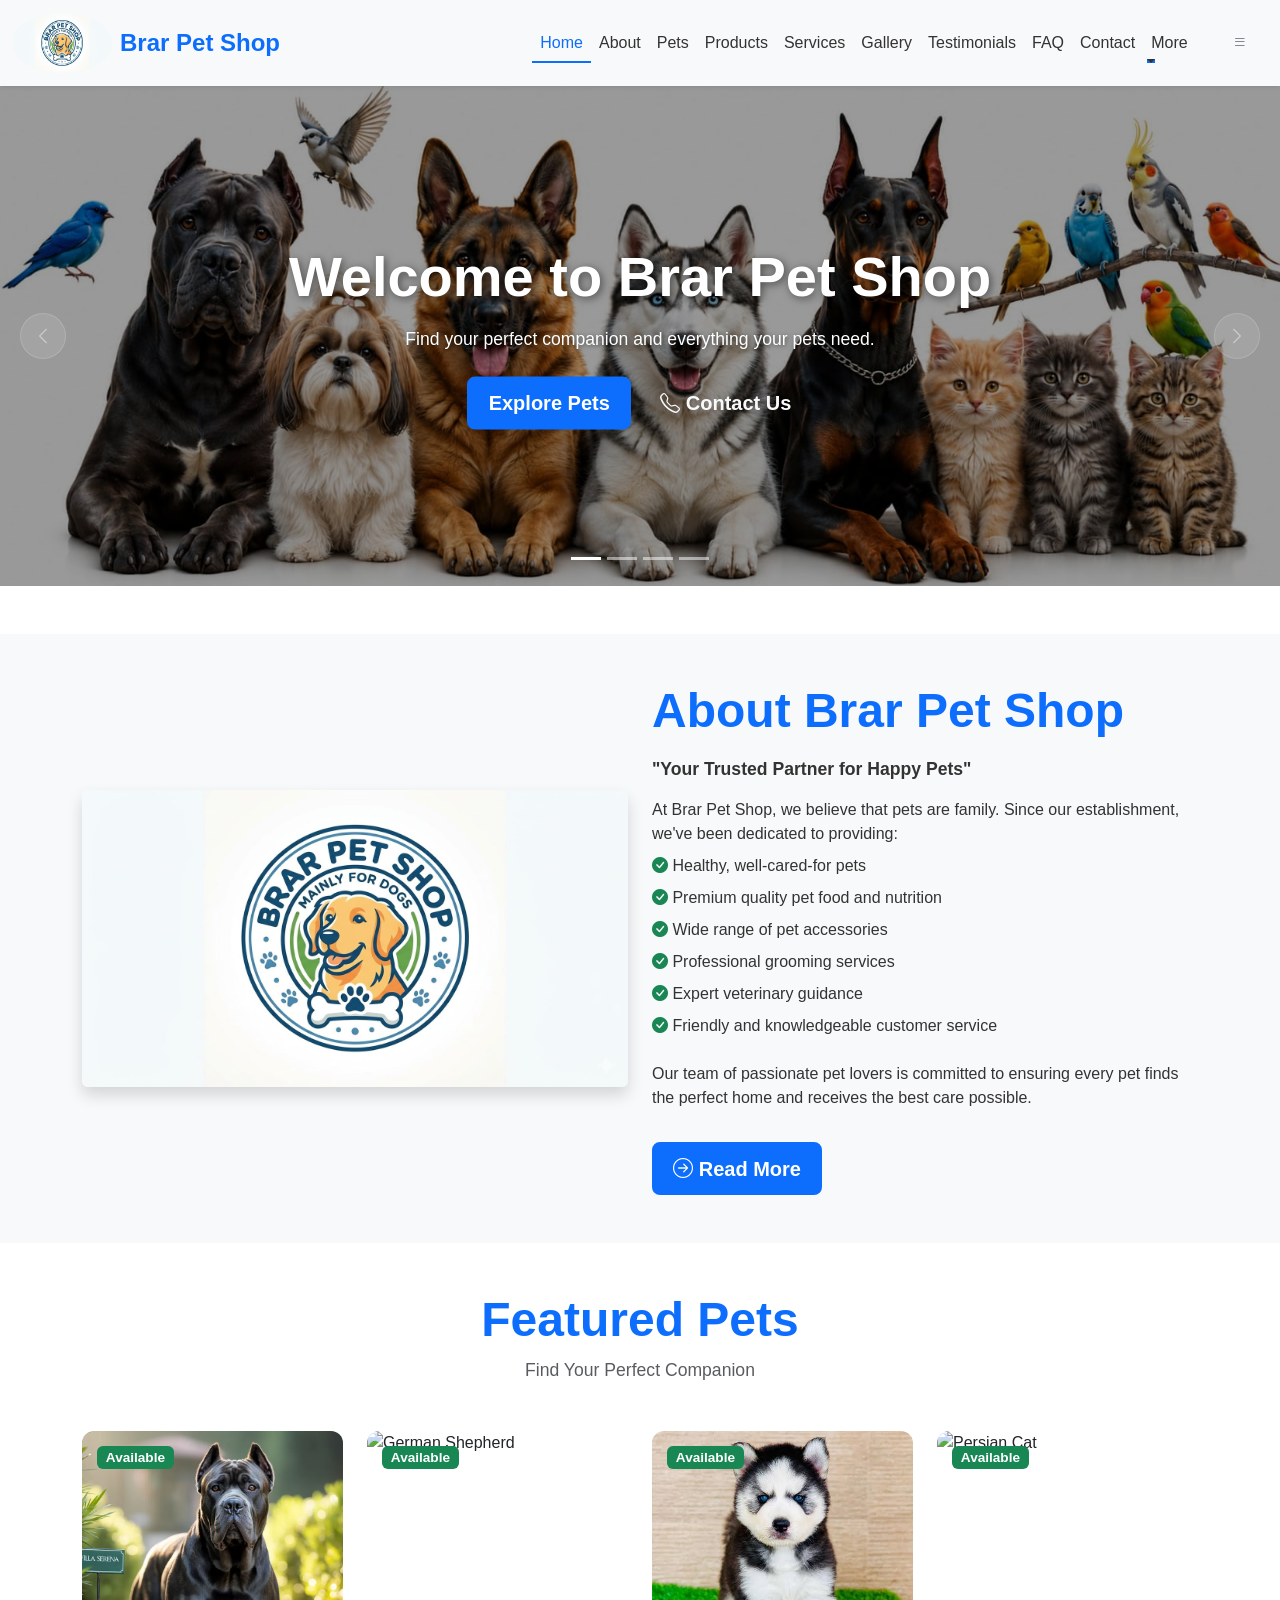
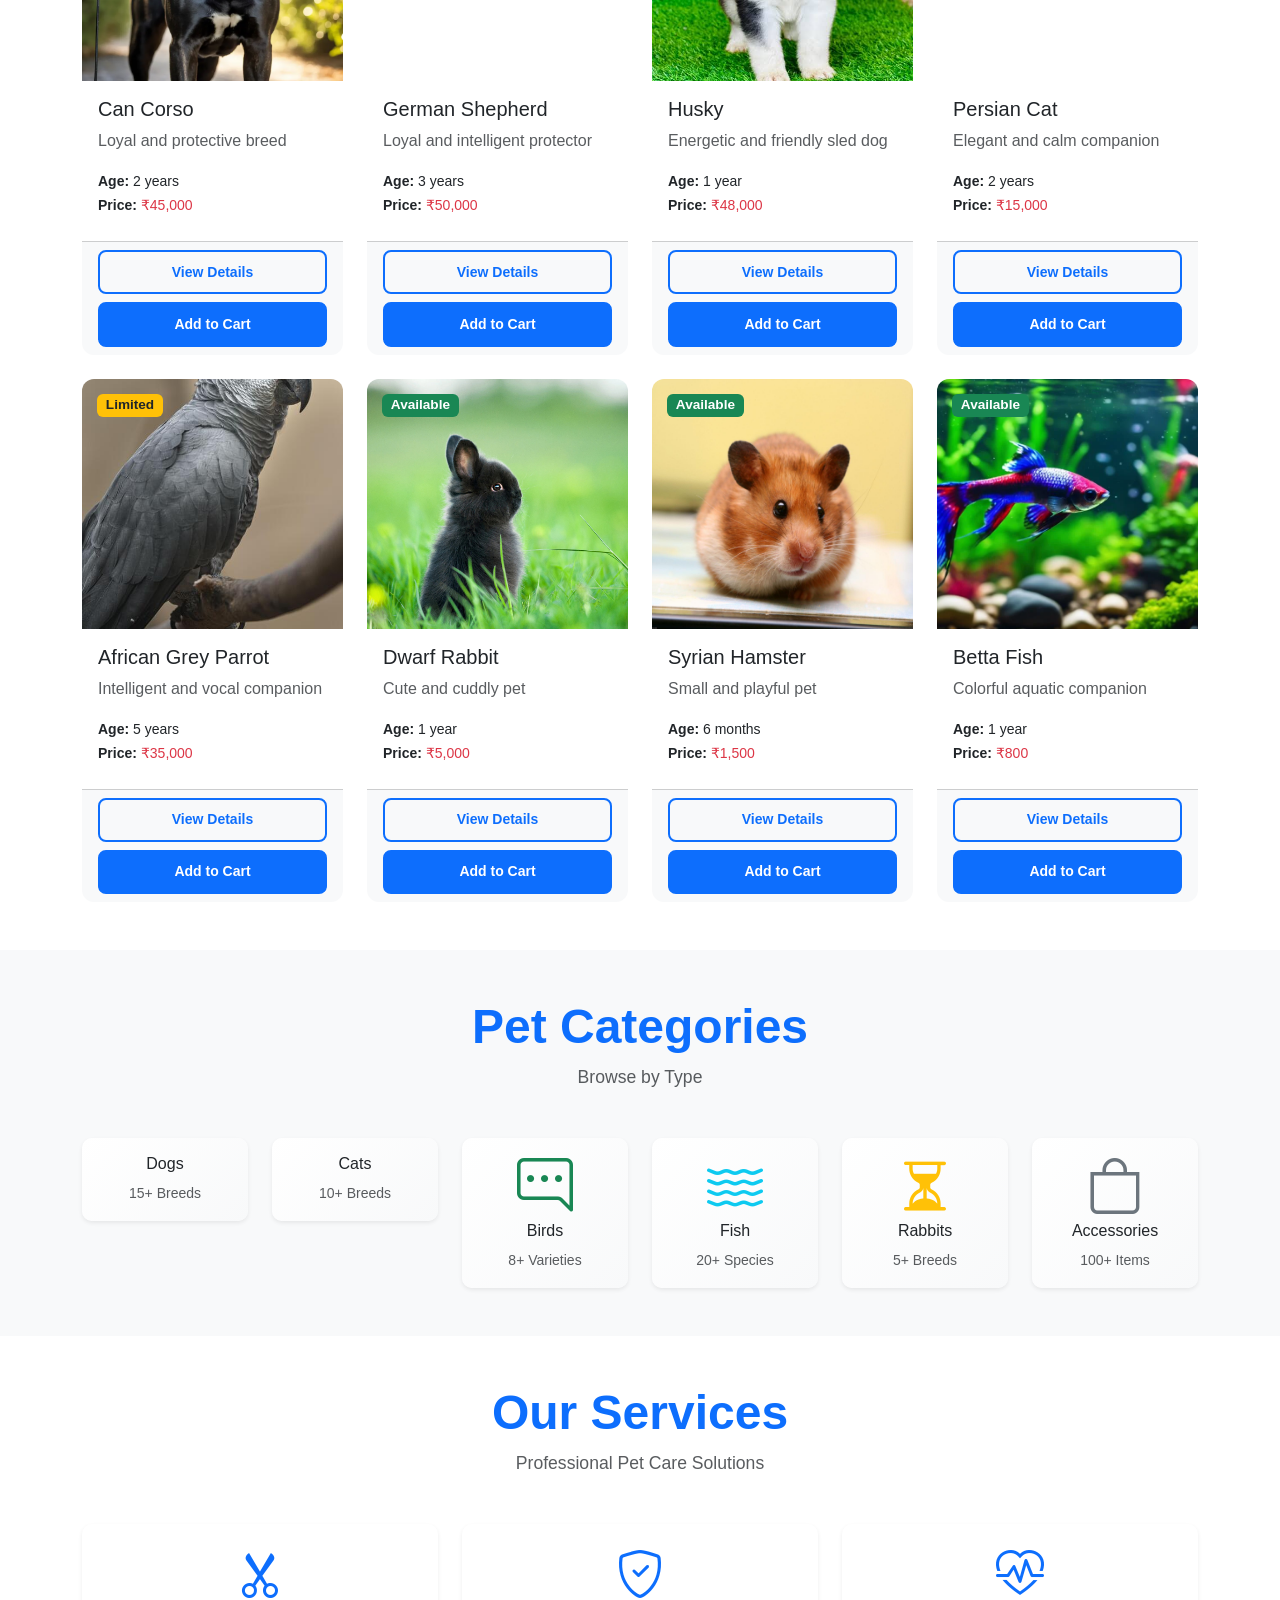
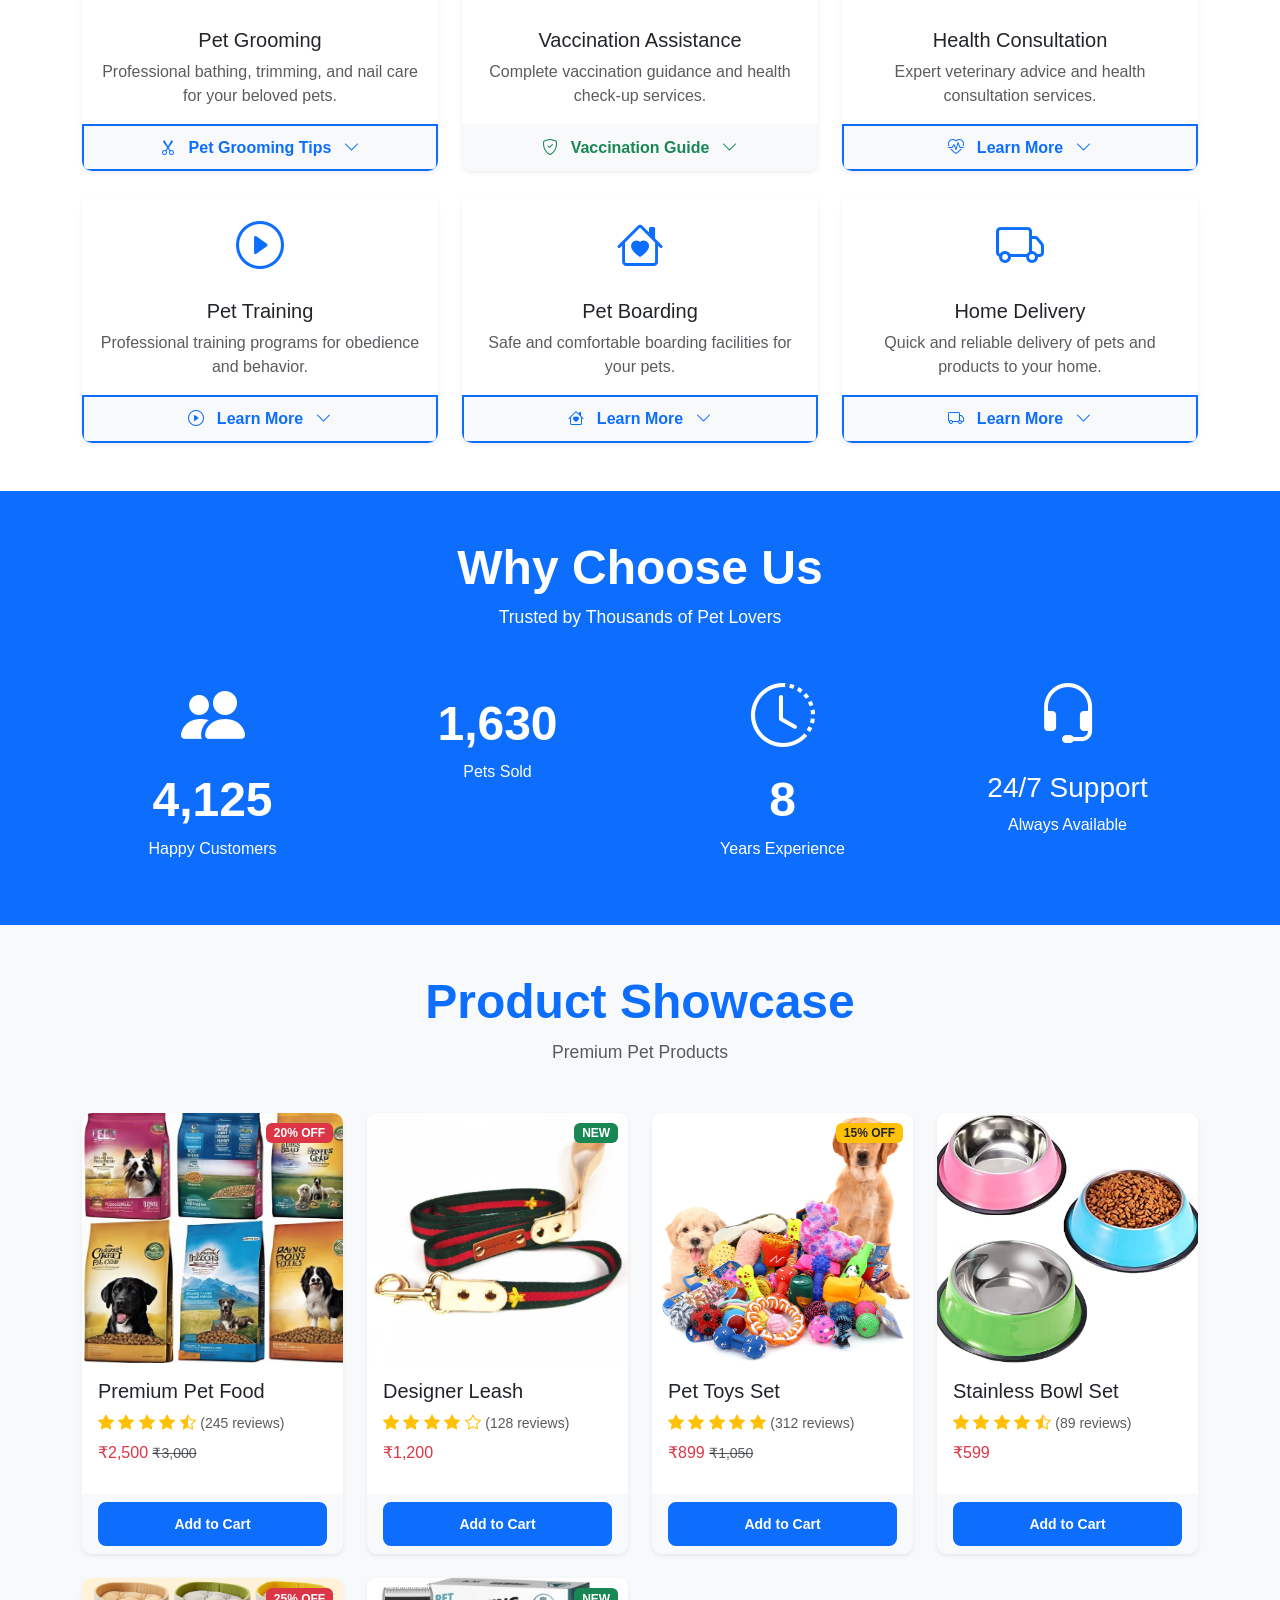
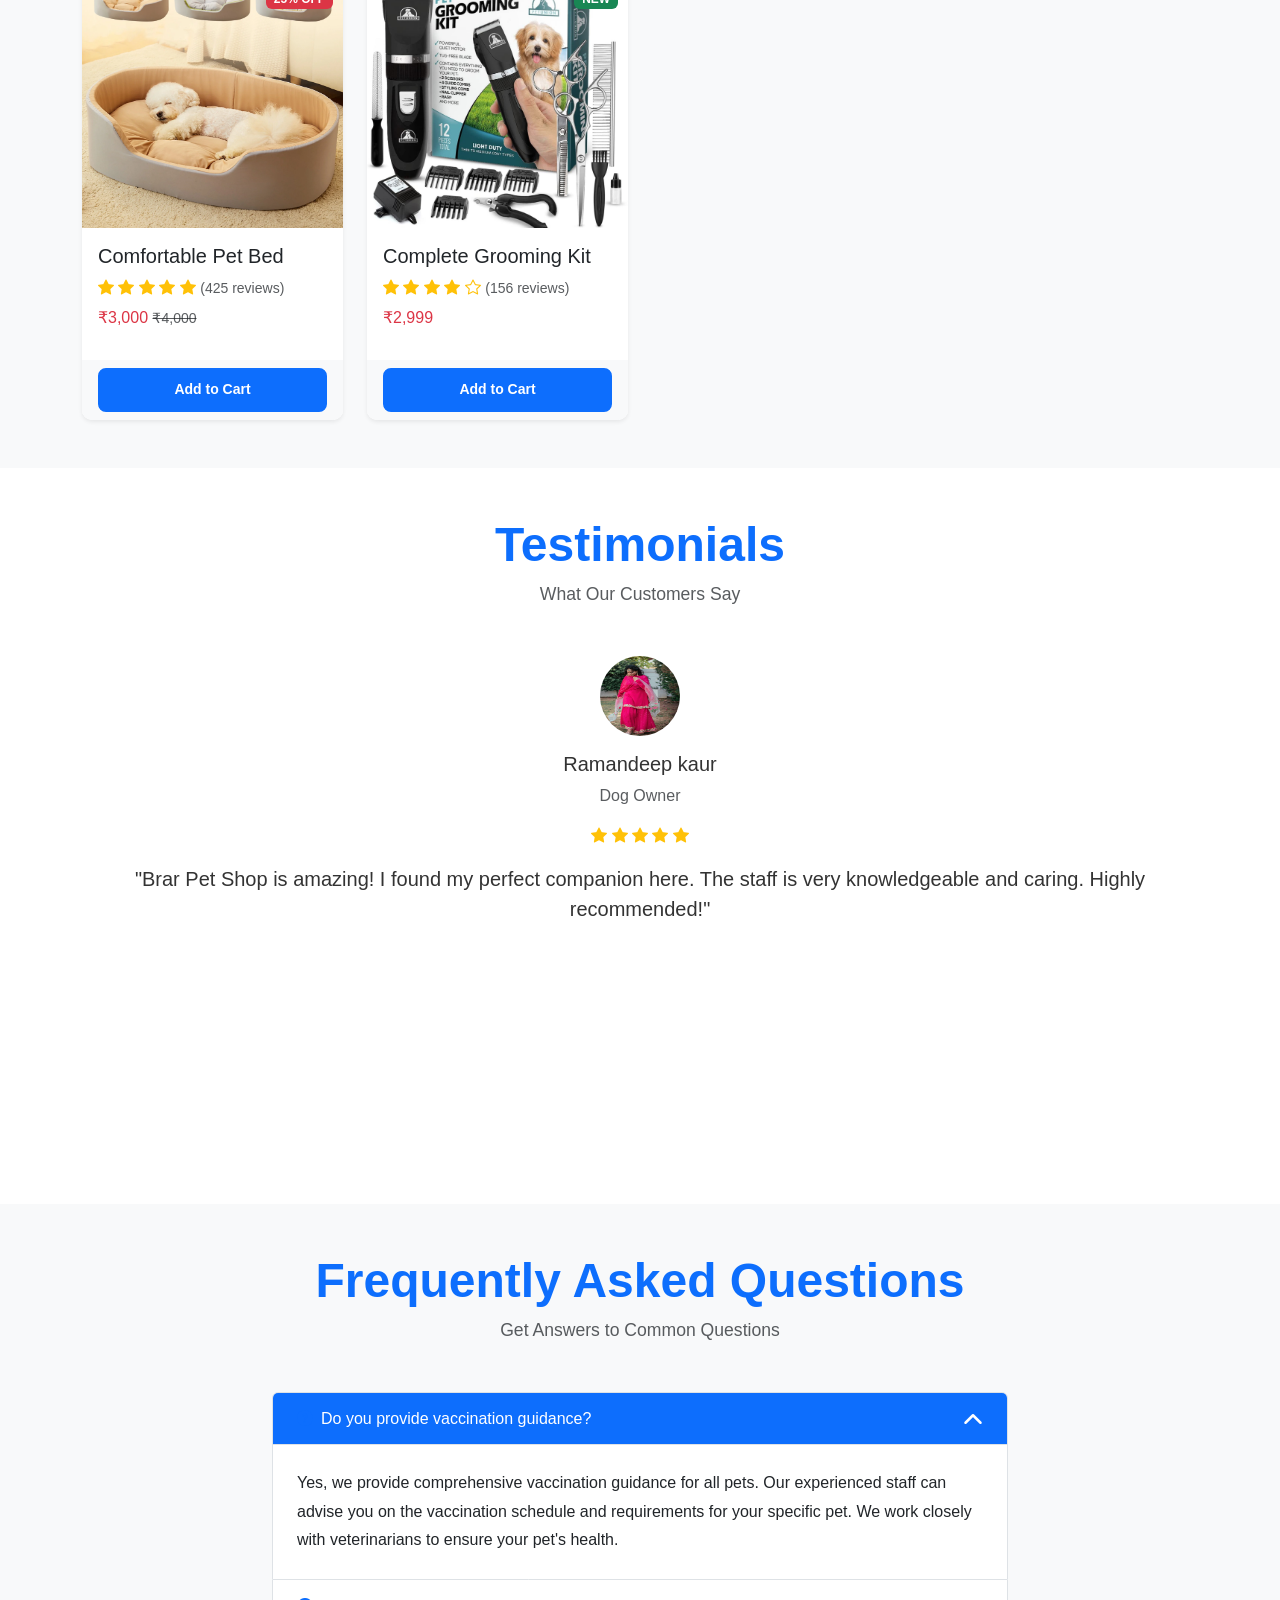
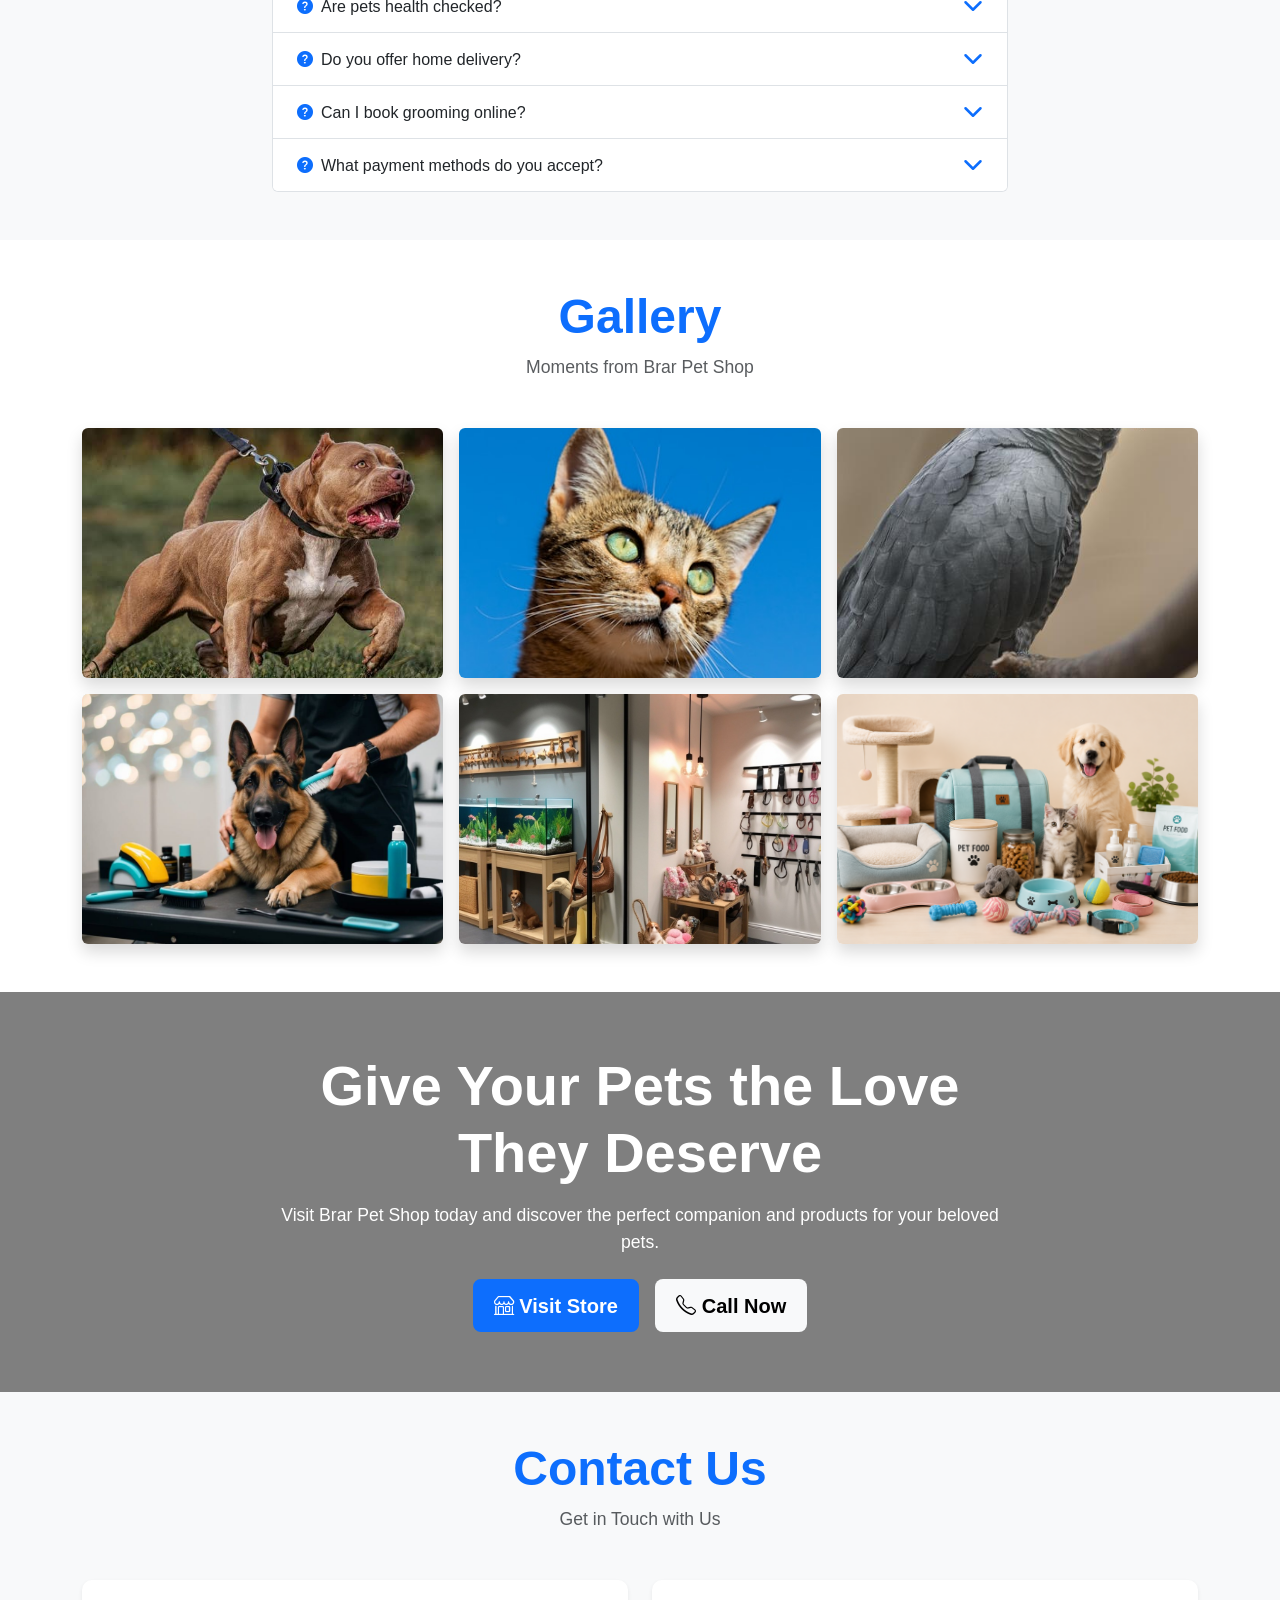
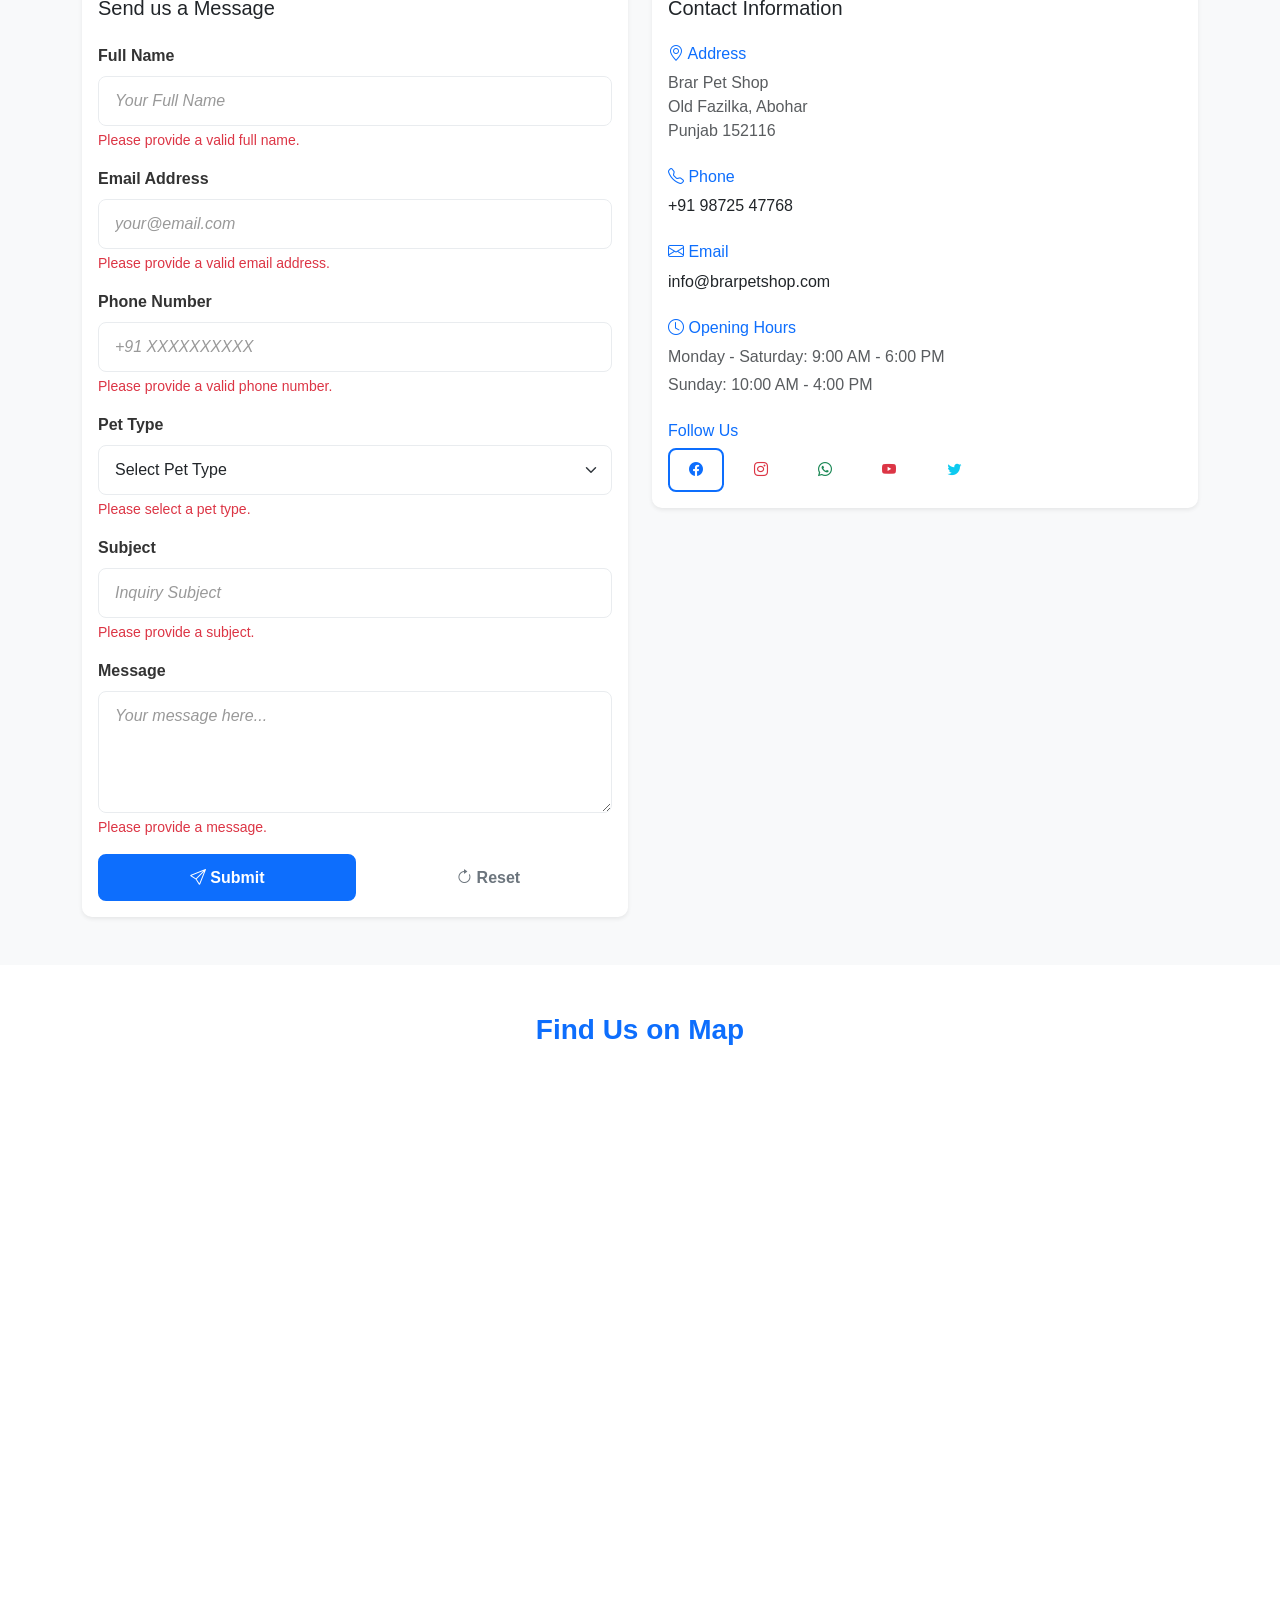
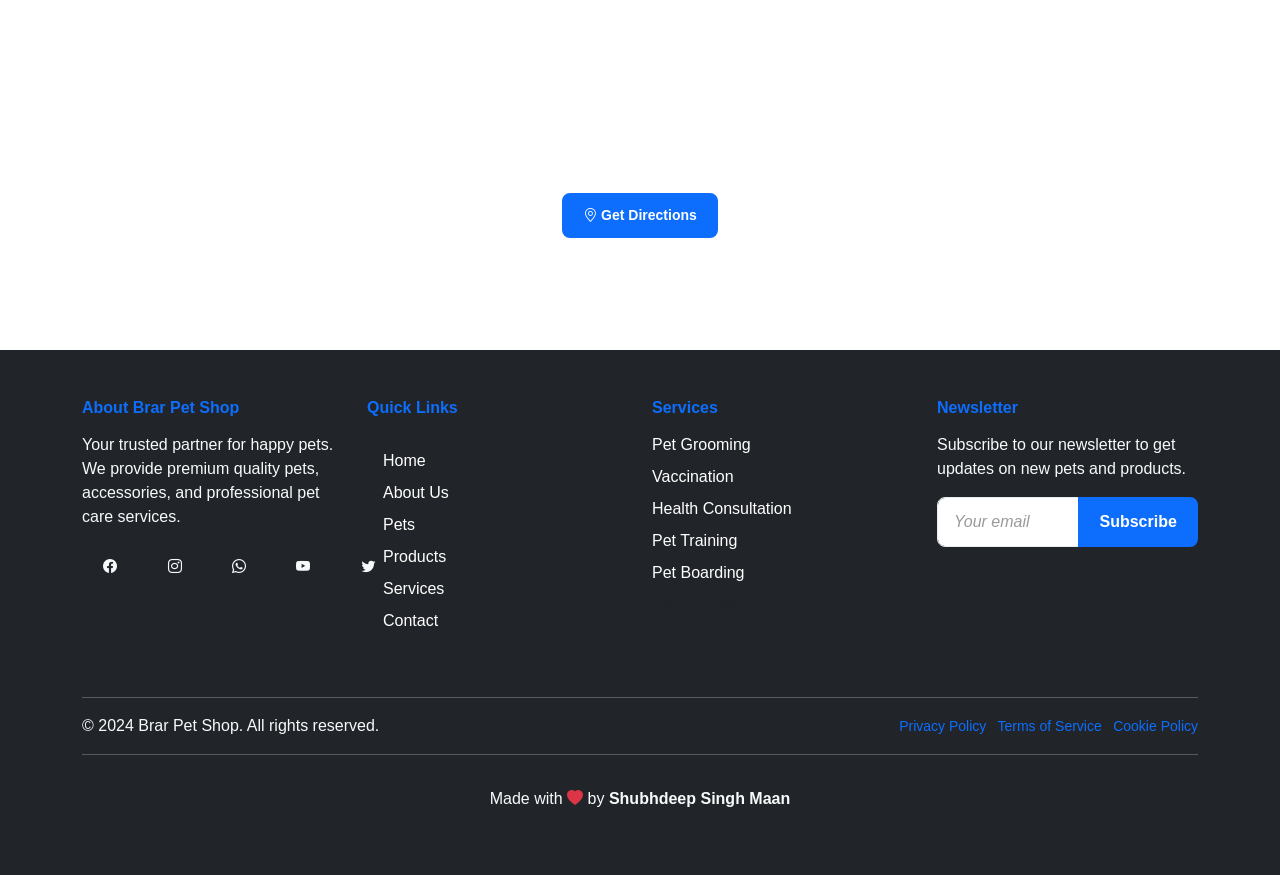
==== commit b6774efb: "updation" ====
--- a/index.html
+++ b/index.html
@@ -1125,8 +1125,8 @@
                     <!-- Testimonial 1 -->
                     <div class="carousel-item active">
                         <div class="text-center">
-                            <img src="https://images.unsplash.com/photo-1494790108377-be9c29b29330?w=80&h=80&fit=crop" alt="Priya Sharma" class="rounded-circle mb-3" width="80" height="80">
-                            <h5>Priya Sharma</h5>
+                            <img src="IMAGES\TmTb3.jpg" alt="Ramandeep kaur" class="rounded-circle mb-3" width="80" height="80">
+                            <h5>Ramandeep kaur</h5>
                             <p class="text-muted mb-3">Dog Owner</p>
                             <div class="mb-3">
                                 <i class="bi bi-star-fill text-warning"></i>
@@ -1144,8 +1144,8 @@
                     <!-- Testimonial 2 -->
                     <div class="carousel-item">
                         <div class="text-center">
-                            <img src="https://images.unsplash.com/photo-1507003211169-0a1dd7228f2d?w=80&h=80&fit=crop" alt="Raj Patel" class="rounded-circle mb-3" width="80" height="80">
-                            <h5>Raj Patel</h5>
+                            <img src="IMAGES\TmTb2.jpg" alt="Harwinder" class="rounded-circle mb-3" width="80" height="80">
+                            <h5>Harwinder</h5>
                             <p class="text-muted mb-3">Cat & Bird Owner</p>
                             <div class="mb-3">
                                 <i class="bi bi-star-fill text-warning"></i>
@@ -1163,8 +1163,8 @@
                     <!-- Testimonial 3 -->
                     <div class="carousel-item">
                         <div class="text-center">
-                            <img src="https://images.unsplash.com/photo-1438761681033-6461ffad8d80?w=80&h=80&fit=crop" alt="Ananya Gupta" class="rounded-circle mb-3" width="80" height="80">
-                            <h5>Ananya Gupta</h5>
+                            <img src="IMAGES\TmTb1.jpg" alt="Uavraj" class="rounded-circle mb-3" width="80" height="80">
+                            <h5>Uavraj</h5>
                             <p class="text-muted mb-3">Multiple Pets Owner</p>
                             <div class="mb-3">
                                 <i class="bi bi-star-fill text-warning"></i>
@@ -1182,7 +1182,7 @@
                     <!-- Testimonial 4 -->
                     <div class="carousel-item">
                         <div class="text-center">
-                            <img src="https://images.unsplash.com/photo-1500648767791-00dcc994a43e?w=80&h=80&fit=crop" alt="Vikram Singh" class="rounded-circle mb-3" width="80" height="80">
+                            <img src="IMAGES\TmTb4.jpg" alt="Vikram Singh" class="rounded-circle mb-3" width="80" height="80">
                             <h5>Vikram Singh</h5>
                             <p class="text-muted mb-3">New Pet Owner</p>
                             <div class="mb-3">
